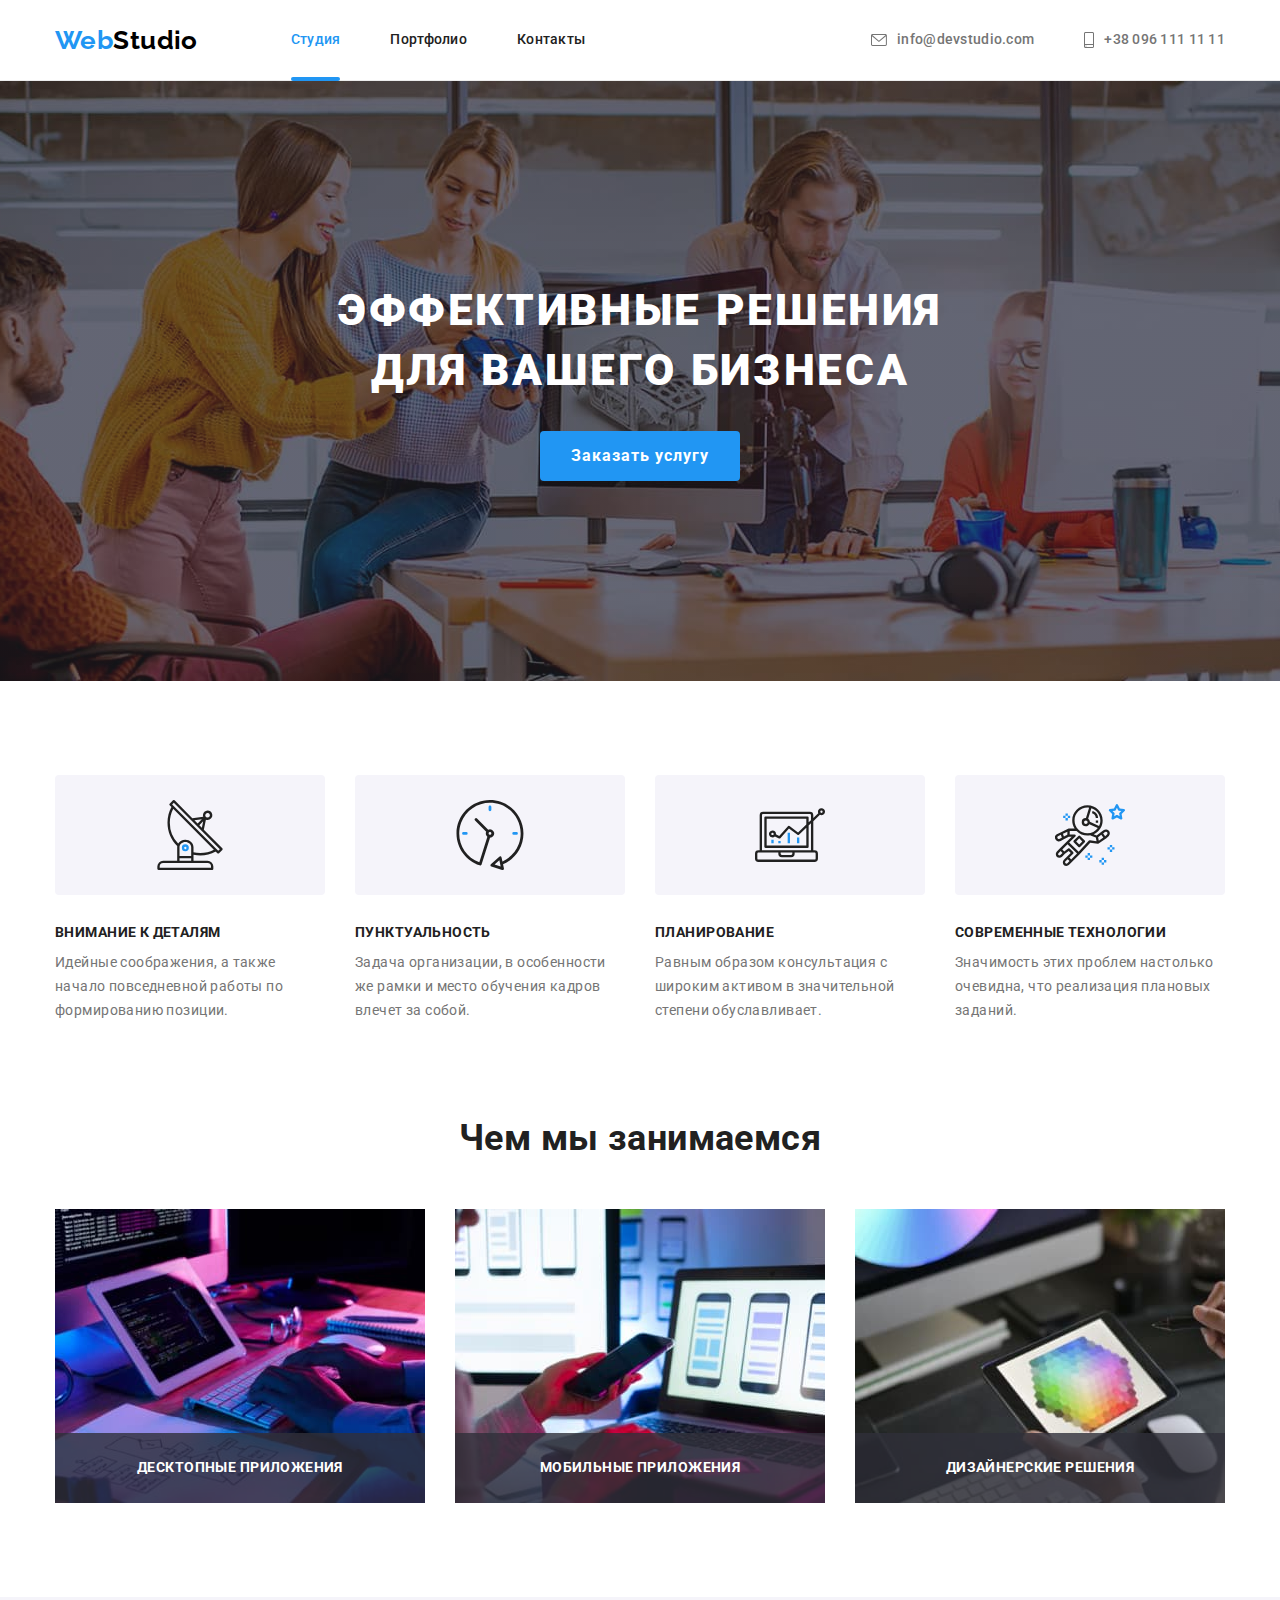
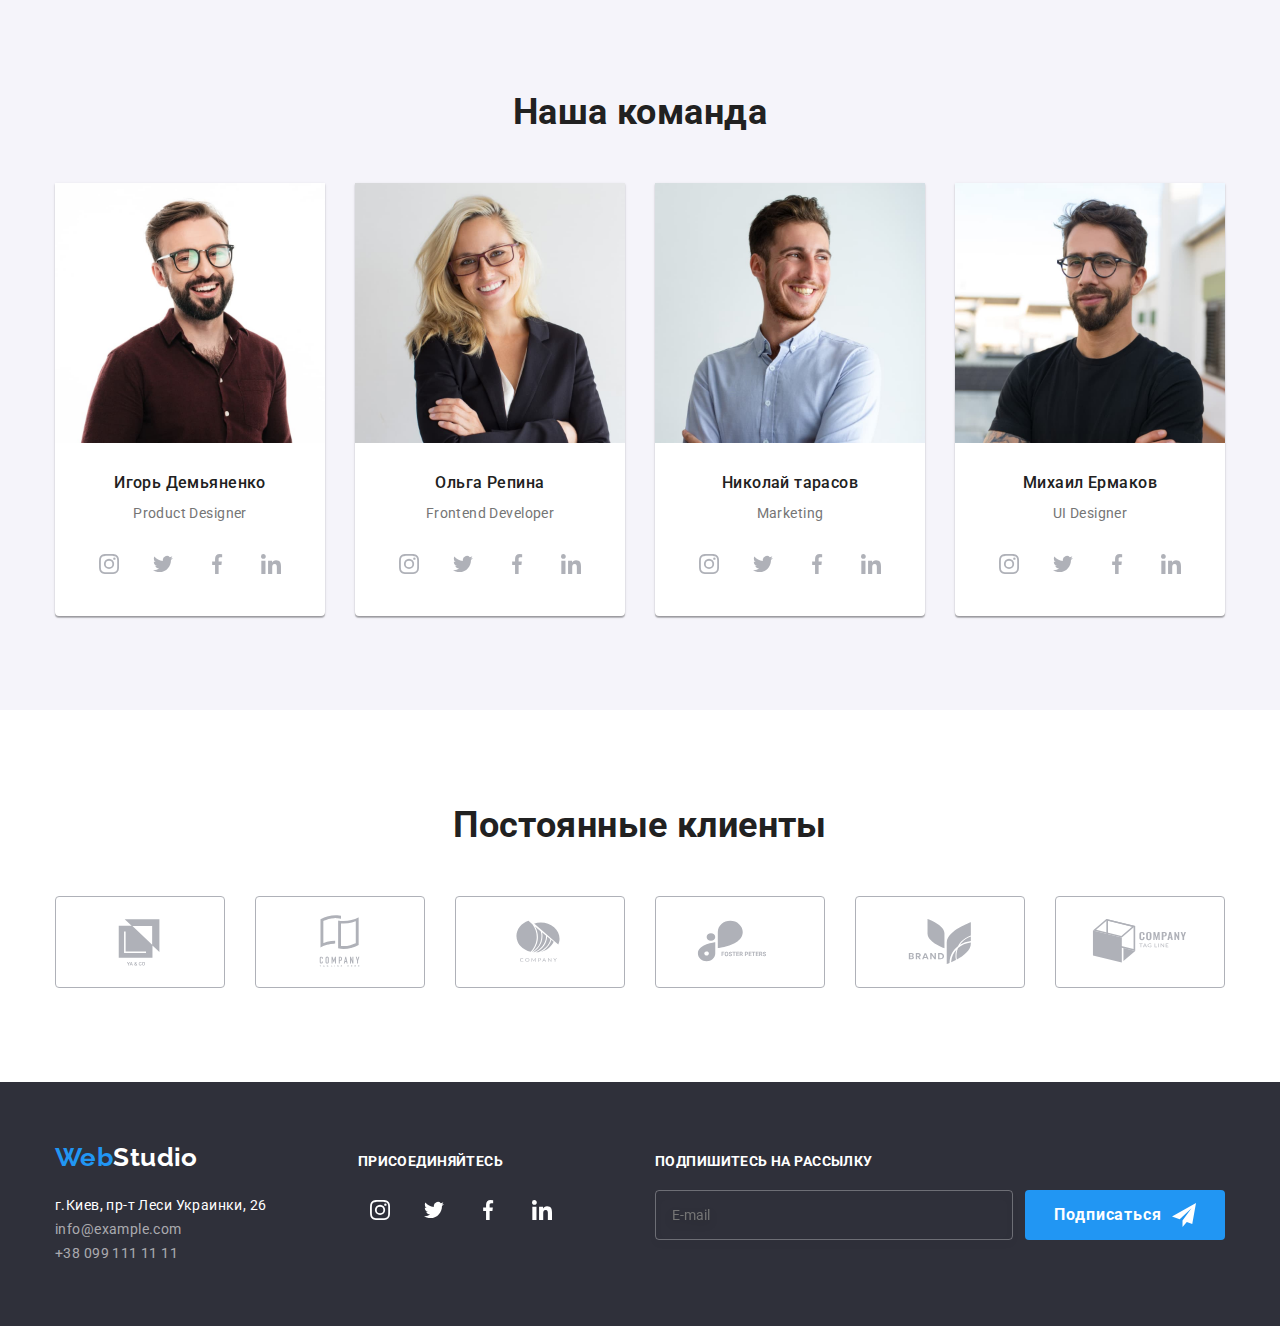
==== index.html @ 799b9bbd "Выполняет рефакторинг HTML-кода секции Особенности используя методологию BEM" ====
<!DOCTYPE html>
<html lang="ru">

<head>
    <meta charset="UTF-8">
    <meta http-equiv="X-UA-Compatible" content="IE=edge">
    <meta name="viewport" content="width=device-width, initial-scale=1.0">
    <title>WebStudio</title>
    <link href="https://fonts.googleapis.com/css2?family=Raleway:wght@700&family=Roboto:wght@400;500;700;900&display=swap"
        rel="stylesheet">
        <link rel="stylesheet" href="https://cdnjs.cloudflare.com/ajax/libs/modern-normalize/1.1.0/modern-normalize.min.css">
    <link rel="stylesheet" href="./css/styles.css">
    
</head>

<body>
    <!--Шапка сайта-->
    <header class="header-page">
        <div class="container nav-box">
        <nav class=" main-nav">
            <a href="./index.html" class="logo">Web<span class="header-page__logo">Studio</span></a>
            <!--Меню навигации-->
            <ul class="site-nav nolist">
                <li class="item"><a href="./index.html" class="link current">Студия</a></li>
                <li class="item"><a href="./portfolio.html" class="link">Портфолио</a></li>
                <li class="item"><a href="" class="link">Контакты</a></li>
            </ul>
            </nav>
            <ul class="contacts-nav nolist">
                <li class="item"><a class="link" href="mailto:info@devstudio.com"><svg class="top-icon"  width="16px"
  height="12px"><use href="./images/symbol-defs.svg#icon-mail"></use></svg>info@devstudio.com</a></li>
                <li class="item"><a class="link" href="tel:+380961111111"><svg class="top-icon" width="10px"
  height="16px">
                    <use href="./images/symbol-defs.svg#icon-smartphone"></use>
                </svg>+38 096 111 11 11</a></li>
            </ul>
            </div>
    </header>

    <main>
        <!--Герой-->
        <section class="hero">
            <div class="container">
            <h1 class="hero-tytle">Эффективные решения<br /> для вашего бизнеса</h1>
            <button  type="button" class="button" data-modal-open>Заказать услугу</button>
            </div>
            <div  class="hero-backdrop is-hidden" data-modal>
                <div class="hero-modal">
                   <button  type="button" class="button-modal" data-modal-close>
                    <svg class="icon-modal" width="18px" height="18px">
                        <use href="./images/symbol-defs.svg#icon-close"></use>
                    </svg></button>
                
                <p class="modal-form__title">Оставьте свои данные, мы вам перезвоним</p>
                <form class="modal-form">

                    <div class="modal-form__field">                       
                    <label for="username">Имя</label>
                    <input class="modal-form__input" type="text" name="username" id="username" placeholder=" "/>                     
                   <svg class="modal-form__icon" width="18px" height="18px">
                  <use href="./images/symbol-defs.svg#icon-person-mod"></use>
                   </svg>
                     
                    </div>
                    <div class="modal-form__field">
                    <label for="tel">Телефон</label>
                    <input class="modal-form__input" type="tel" name="tel" id="tel" placeholder=" " />                     
                    <svg class="modal-form__icon" width="18px" height="18px">
                        <use href="./images/symbol-defs.svg#icon-phone-mod"></use>
                    </svg>
                     
                    </div>
                    <div class="modal-form__field">
                    <label for="mail">Почта</label>
                    <input class="modal-form__input" type="email" name="mail" id="mail" placeholder=" " />
                     
                    <svg class="modal-form__icon" width="18px" height="18px">
                        <use href="./images/symbol-defs.svg#icon-email-mod"></use>
                    </svg>
                     
                    </div>
                    <div class="modal-form__field">
                    <label class="comment" for="comment">Комментарий</label>
                    <textarea  name="comment" rows="7" id="comment" placeholder="Введите текст"></textarea>
                    </div>
                   

        <div class="checkbox-field">
                    <label class="checkbox-label">                         
                    <input class="checkbox-input" type="checkbox" name="agreement conditions" />                     
                        <svg class="checkbox-icon-check" width="16px" height="15px">
                            <use href="./images/symbol-defs.svg#icon-check"></use>
                        </svg> 
                        <span class="chekbox-text">                
                Соглашаюсь с рассылкой и принимаю
                <a class="checkbox-link" href="" target="_blank" rel="noopener noreferrer">Условия договора</a>
                    </span>
                    </label>
                </div>
                    
                    <button type="submit" class="button">Отправить</button>
                </form> 
                </div>
            </div>
        </section>
        <!--Особенности-->
        <section class="feature section">
            <h2 class="feature__title">Особенности</h2>
            <ul class="feature__list container nolist">
                <li class="feature__item">
                    <div class="feature__box">
                        <svg class="feature__icon" width="70px" height="70px"><use href="./images/symbol-defs.svg#icon-antenna"></use> </svg>
                    </div>
                    <h3 class="feature__subtitle">Внимание к деталям</h3>
                    <p class="feature__text">
                        Идейные соображения, а также начало повседневной работы по формированию позиции.
                    </p>
                </li>
                <li class="feature__item">
                    <div class="feature__box">
                        <svg class="feature__icon" width="70px" height="70px">
                            <use href="./images/symbol-defs.svg#icon-clock"></use>
                        </svg>
                    </div>
                    <h3 class="feature__subtitle">Пунктуальность</h3>
                    <p class="feature__text">
                        Задача организации, в особенности же рамки и место обучения кадров влечет за собой.
                    </p>
                </li>
                <li class="feature__item">
                    <div class="feature__box">
                        <svg class="feature__icon" width="70px" height="70px">
                            <use href="./images/symbol-defs.svg#icon-diagram"></use>
                        </svg>
                    </div>
                    <h3 class="feature__subtitle">Планирование</h3>
                    <p class="feature__text">
                        Равным образом консультация с широким активом в значительной степени обуславливает.
                    </p>
                </li>
                <li class="feature__item">
                    <div class="feature__box">
                        <svg class="feature__icon" width="70px" height="70px">
                            <use href="./images/symbol-defs.svg#icon-astronaut"></use>
                        </svg>
                    </div>
                    <h3 class="feature__subtitle">Современные технологии</h3>
                    <p class="feature__text">
                        Значимость этих проблем настолько очевидна, что реализация плановых заданий.
                    </p>
                </li>

            </ul>
        </section>
        <!--Чем мы занимаемся-->
        <section class="work">
            <div class="container">
            <h2 class="work__title">Чем мы занимаемся</h2>
            <ul class="work__list nolist">
                <li class="work__item">
                    <img class="image-reset" src="./images/box_1.jpg" 
                    alt="Программист крупным планом работает за своим столом в офисе"
                        width="370"
                        height="294">
                        <div class="work__box"><p class="work__text">Десктопные приложения</p></div>
                </li>
                <li class="work__item">
                    <img class="image-reset" src="./images/box_2.jpg"
                        alt="Веб-дизайнер пользовательского интерфейса разрабатывает приложения для смартфонов"
                        width="370"
                        height="294">
                        <div class="work__box"><p class="work__text">Мобильные приложения</p></div>
                </li>
                <li class="work__item">
                    <img class="image-reset" src="./images/box_3.jpg"
                        alt="Креативный веб-дизайн художника с рабочим графическим планшетом для выбора цвета"
                        width="370"
                        height="294">
                        <div class="work__box"><p class="work__text">Дизайнерские решения</p></div>
                </li>
            </ul>
            </div>
        </section>
        <!--Наша команда-->
        <section class="team section">
            <div class="container">
            <h2 class="team__title">Наша команда</h2>
            <ul class="members nolist">
                <li class="members__card">
                        <img class="members__photo image-reset" src="./images/img_1.jpg" 
                        alt="Фото Игоря Демьяненко" 
                        width="270" 
                        height="260">
                        <div class="members__meta">
                            <h3 class="members__name">Игорь Демьяненко</h3>
                            <p class="members__profession">Product Designer</p>
                            <ul class="socials team__socials nolist">
                                <li class="socials__item"><a class="socials__link" aria-label="Instagram"><svg class="socials__icon team__icon" width="20px" height="20px"><use href="./images/symbol-defs.svg#icon-instagram"></use></svg></a></li>
                                <li class="socials__item"><a class="socials__link" aria-label="Twitter"><svg class="socials__icon team__icon" width="20px" height="20px"><use href="./images/symbol-defs.svg#icon-twitter"></use></svg></a></li>
                                <li class="socials__item"><a class="socials__link" aria-label="Facebook"><svg class="socials__icon team__icon" width="20px" height="20px"><use href="./images/symbol-defs.svg#icon-facebook"></use></svg></a></li>
                                <li class="socials__item"><a class="socials__link" aria-label="Linkedin"><svg class="socials__icon team__icon" width="20px" height="20px"><use href="./images/symbol-defs.svg#icon-linkedin"></use></svg></a></li>
                            </ul>
                            </div>
                </li>
                <li class="members__card">
                        <img class="members__photo image-reset" src="./images/img_2.jpg" 
                        alt="Фото Ольги Репиной" 
                        width="270" 
                        height="260">
                        <div class="members__meta">
                            <h3 class="members__name">Ольга Репина</h3>
                            <p class="members__profession">Frontend Developer</p>
                            <ul class="socials team__socials nolist">
                                <li class="socials__item"><a class="socials__link" aria-label="Instagram"><svg class="socials__icon team__icon" width="20px" height="20px"><use href="./images/symbol-defs.svg#icon-instagram"></use></svg></a></li>
                                <li class="socials__item"><a class="socials__link" aria-label="Twitter"><svg class="socials__icon team__icon" width="20px" height="20px"><use href="./images/symbol-defs.svg#icon-twitter"></use></svg></a></li>
                                <li class="socials__item"><a class="socials__link" aria-label="Facebook"><svg class="socials__icon team__icon" width="20px" height="20px"><use href="./images/symbol-defs.svg#icon-facebook"></use></svg></a></li>
                                <li class="socials__item"><a class="socials__link" aria-label="Linkedin"><svg class="socials__icon team__icon" width="20px" height="20px"><use href="./images/symbol-defs.svg#icon-linkedin"></use></svg></a></li>
                            </ul>
                            </div>
                </li>
                <li class="members__card">
                         <img class="members__photo image-reset" src="./images/img_3.jpg" 
                        alt="Фото Николая Тарасова" 
                        width="270" 
                        height="260">
                        <div class="members__meta">
                            <h3 class="members__name">Николай тарасов</h3>
                            <p class="members__profession">Marketing</p>
                            <ul class="socials team__socials nolist">
                                <li class="socials__item"><a class="socials__link" aria-label="Instagram"><svg class="socials__icon team__icon" width="20px" height="20px"><use href="./images/symbol-defs.svg#icon-instagram"></use></svg></a></li>
                                <li class="socials__item"><a class="socials__link" aria-label="Twitter"><svg class="socials__icon team__icon" width="20px" height="20px"><use href="./images/symbol-defs.svg#icon-twitter"></use></svg></a></li>
                                <li class="socials__item"><a class="socials__link" aria-label="Facebook"><svg class="socials__icon team__icon" width="20px" height="20px"><use href="./images/symbol-defs.svg#icon-facebook"></use></svg></a></li>
                                <li class="socials__item"><a class="socials__link" aria-label="Linkedin"><svg class="socials__icon team__icon" width="20px" height="20px"><use href="./images/symbol-defs.svg#icon-linkedin"></use></svg></a></li>
                            </ul>
                            </div>
                </li>
                <li class="members__card">
                        <img class="members__photo image-reset" src="./images/img_4.jpg" 
                        alt="Фото Михаила Ермакова" 
                        width="270" 
                        height="260">
                        <div class="members__meta">
                            <h3 class="members__name">Михаил Ермаков</h3>
                            <p class="members__profession">UI Designer</p>
                            <ul class="socials team__socials nolist">
                                <li class="socials__item"><a class="socials__link" aria-label="Instagram"><svg class="socials__icon team__icon" width="20px" height="20px"><use href="./images/symbol-defs.svg#icon-instagram"></use></svg></a></li>
                                <li class="socials__item"><a class="socials__link" aria-label="Twitter"><svg class="socials__icon team__icon" width="20px" height="20px"><use href="./images/symbol-defs.svg#icon-twitter"></use></svg></a></li>
                                <li class="socials__item"><a class="socials__link" aria-label="Facebook"><svg class="socials__icon team__icon" width="20px" height="20px"><use href="./images/symbol-defs.svg#icon-facebook"></use></svg></a></li>
                                <li class="socials__item"><a class="socials__link" aria-label="Linkedin"><svg class="socials__icon team__icon" width="20px" height="20px"><use href="./images/symbol-defs.svg#icon-linkedin"></use></svg></a></li>
                            </ul>
                            </div>
                </li>
            </ul>
            </div>
        </section>
        <!-- Постоянные клиенты -->
        <section class="clients section">
            <div class="container">
            <h2 class="clients__title">Постоянные клиенты</h2>
            <ul class="clients__list nolist">
                <li class="clients__item"><a class="clients__link" href="" target="_blank" rel="noopener noreferrer"><svg class="clients__icon" width="106px" height="60px"><use href="./images/symbol-defs.svg#icon-client-1"></use> </svg></a></li>
                <li class="clients__item"><a class="clients__link" href="" target="_blank" rel="noopener noreferrer"><svg class="clients__icon" width="106px" height="60px"><use href="./images/symbol-defs.svg#icon-client-2"></use> </svg></a></li>
                <li class="clients__item"><a class="clients__link" href="" target="_blank" rel="noopener noreferrer"><svg class="clients__icon" width="106px" height="60px"><use href="./images/symbol-defs.svg#icon-client-3"></use> </svg></a></li>
                <li class="clients__item"><a class="clients__link" href="" target="_blank" rel="noopener noreferrer"><svg class="clients__icon" width="106px" height="60px"><use href="./images/symbol-defs.svg#icon-client-4"></use> </svg></a></li>
                <li class="clients__item"><a class="clients__link" href="" target="_blank" rel="noopener noreferrer"><svg class="clients__icon" width="106px" height="60px"><use href="./images/symbol-defs.svg#icon-client-5"></use> </svg></a></li> 
                <li class="clients__item"><a class="clients__link" href="" target="_blank" rel="noopener noreferrer"><svg class="clients__icon" width="106px" height="60px"><use href="./images/symbol-defs.svg#icon-client-6"></use> </svg></a></li>
            </ul>
            </div>
        </section>
    </main>
<!-- Подвал -->
    <footer class="footer-page">
        <div class="container bottom-flex">
            <div>
                <a href="./index.html" class="logo">Web<span class="footer-page__logo">Studio</span></a>
                <address class="contacts">
                    <ul class="contacts__list nolist">
                        <li>
                            <a class="contacts__link contacts__link--inverse" href="" target="_blank" rel="noopener noreferrer">г.Киев, пр-т Леси
                                Украинки, 26</a>
                        </li>
                        <li>
                            <a class="contacts__link" href="mailto:info@example.com">info@example.com</a>
                        </li>
                        <li>
                            <a class="contacts__link" href="tel:+380961111111">+38 099 111 11 11</a>
                        </li>
                    </ul>
                </address>
            </div>
            <div>
                <h2 class="socials__title">Присоединяйтесь</h2>
                <ul class="socials nolist">
                    <li class="socials__item"><a class="socials__link" aria-label="Инстаграм"><svg
                                class="socials__icon" width="20px" height="20px">
                                <use href="./images/symbol-defs.svg#icon-instagram"></use>
                            </svg></a></li>
                    <li class="socials__item"><a class="socials__link" aria-label="Твиттер"><svg
                                class="socials__icon" width="20px" height="20px">
                                <use href="./images/symbol-defs.svg#icon-twitter"></use>
                            </svg></a></li>
                    <li class="socials__item"><a class="socials__link" aria-label="Фейсбук"><svg
                                class="socials__icon" width="20px" height="20px">
                                <use href="./images/symbol-defs.svg#icon-facebook"></use>
                            </svg></a></li>
                    <li class="socials__item"><a class="socials__link" aria-label="Линкидин"><svg
                                class="socials__icon" width="20px" height="20px">
                                <use href="./images/symbol-defs.svg#icon-linkedin"></use>
                            </svg></a></li>
                </ul>
                
                </div>
                <div>
                    <p class="subscription__title">Подпишитесь на рассылку</p>
                    <form class="subscription">                        
                        <input class="subscription__input" type="email" name="mail" placeholder="E-mail" />
                        <button type="submit" class="button button--flex">Подписаться
                            <svg class="button__icon" width="24px" height="24px">
                            <use href="./images/symbol-defs.svg#icon-send"></use>
                        </svg></button>
                    </form>
            </div>
        </div>
    </footer>
    <script src="./js/modal.js"></script>
</body>

</html>
---- css/styles.css ----
:root {
  /*Текст*/
  --primary-text-color: #757575;
  --title-text-color: #212121;
  --accent-title-color: #ffffff;
  --accent-text-color: #2196f3;
  --accent-one-color: #000000;
  --accent-two-color: rgba(255, 255, 255, 0.6);
  --box-color: #ececec;
  --portfolio-box-color: #eeeeee;
  /*Фон*/
  --primary-bacground: #ffffff;
  --accent-bacground: #2f303a;
  --accent-two-background: #f5f4fa;
  --button-background: #188ce8;
}

body {
  background-color: var(--primary-bacground);
  color: var(--primary-text-color);
  font-family: Roboto, sans-serif;
  letter-spacing: 0.03em;
  font-size: 14px;
  line-height: 1.71;
}
ul {
  margin: 0;
  padding: 0;
}
p,
h1,
h2,
h3,
h4,
h5,
h6 {
  margin-top: 0;
  margin-bottom: 0;
}
.nolist {
  list-style: none;
}

/*Логотип*/
.logo {
  color: var(--accent-text-color);
  font-family: Raleway, sans-serif;
  font-weight: 700;
  font-size: 26px;
  line-height: 1.19;
  text-decoration: none;
}
.header-page__logo {
  color: var(--accent-one-color);
}
.footer-page__logo {
  color: var(--accent-title-color);
}

/* Иконки */
.socials {
  display: flex;
  justify-content: center;
}
.socials__item {
  display: flex;

  width: 44px;
  height: 44px;
}
.socials__item + .socials__item {
  margin-left: 10px;
}
.socials__link {
  display: flex;
  align-items: center;
  justify-content: center;

  width: 100%;
  height: 100%;
  border-radius: 50%;

  transition: background-color 250ms cubic-bezier(0.4, 0, 0.2, 1);
}
.socials__link:hover,
.socials__link:focus {
  background-color: var(--accent-text-color);
}
.socials__icon {
  fill: var(--accent-title-color);
}
.team__icon {
  fill: #afb1b8;

  transition: fill 250ms cubic-bezier(0.4, 0, 0.2, 1);
}
.socials__link:hover .team__icon,
.socials__link:focus .team__icon {
  fill: var(--accent-title-color);
}

.image-reset {
  display: block;
  max-width: 100%;
  height: auto;
}
.container {
  width: 1200px;
  margin-left: auto;
  margin-right: auto;
  padding-left: 15px;
  padding-right: 15px;
}
.section {
  padding-top: 94px;
  padding-bottom: 94px;
}

/*Шапка*/
.header-page {
  border-bottom-width: 1px;
  border-bottom-style: solid;
  border-bottom-color: var(--box-color);
}
.nav-box {
  display: flex;
  align-items: center;
}
.main-nav {
  display: flex;
  align-items: center;
}

.site-nav {
  display: flex;
  margin-left: 93px;
}

.site-nav .link {
  position: relative;

  display: block;
  padding-top: 32px;
  padding-bottom: 32px;

  color: var(--title-text-color);
  font-weight: 500;
  font-size: 14px;
  line-height: 1.14;
  letter-spacing: 0.02em;
  text-decoration: none;

  transition: color 250ms cubic-bezier(0.4, 0, 0.2, 1);
}

.site-nav .link:hover,
.site-nav .link:focus {
  color: var(--accent-text-color);
}
.site-nav .link.current {
  color: var(--accent-text-color);
}
.current::after {
  position: absolute;
  bottom: -1%;

  display: block;

  width: 100%;
  height: 4px;
  background-color: var(--accent-text-color);
  border-radius: 2px;
  content: "";
}
.site-nav .item:not(:last-child) {
  margin-right: 50px;
}
.contacts-nav {
  display: flex;
  margin-left: auto;
}
.contacts-nav .link {
  display: flex;
  align-items: center;

  padding-top: 32px;
  padding-bottom: 32px;

  color: var(--primary-text-color);
  font-weight: 500;
  font-size: 14px;
  line-height: 1.14;
  letter-spacing: 0.02em;
  text-decoration: none;

  transition: color 250ms cubic-bezier(0.4, 0, 0.2, 1);
}
.contacts-nav .link:hover,
.contacts-nav .link:focus {
  color: var(--accent-text-color);
}
.contacts-nav .item:not(:last-child) {
  margin-right: 50px;
}
.top-icon {
  margin-right: 10px;
  fill: var(--primary-text-color);

  transition: fill 250ms cubic-bezier(0.4, 0, 0.2, 1);
}
.contacts-nav .link:hover .top-icon,
.contacts-nav .link:focus .top-icon {
  fill: var(--accent-text-color);
}

/*Герой*/
.hero {
  background-image: linear-gradient(
      to right,
      rgba(47, 48, 58, 0.4),
      rgba(47, 48, 58, 0.4)
    ),
    url("../images/hero-image.jpg");
  background-repeat: no-repeat;
  background-position: center;

  max-width: 1600px;
  min-height: 600px;
  margin-right: auto;
  margin-left: auto;

  padding-top: 200px;
  padding-bottom: 200px;
  background-color: var(--accent-bacground);

  text-align: center;
}
.hero-tytle {
  margin-bottom: 30px;

  color: var(--accent-title-color);
  font-weight: 900;
  font-size: 44px;
  line-height: 1.36;
  letter-spacing: 0.06em;
  text-transform: uppercase;
}
.button {
align-items: center;
text-align: center;
padding-top: 10px;
padding-bottom: 10px;
  cursor: pointer;
  min-width: 200px;
  height: 50px;
  border-radius: 4px;
  border: transparent;
  font-weight: 700;
font-size: 16px;
line-height: 1.87;
letter-spacing: 0.06em;
color: var(--accent-title-color);
background-color: var(--accent-text-color);
  font-family: inherit;
}
.hero-backdrop {
  position: fixed;
  z-index: 1;
  top: 0;
  left: 0;

  width: 100%;
  height: 100%;
  background: rgba(0, 0, 0, 0.2);

  transition: opacity 250ms cubic-bezier(0.4, 0, 0.2, 1);
}
.hero-backdrop.is-hidden {
  opacity: 0;
  pointer-events: none;
}
.hero-modal {
  position: absolute;
  top: 50%;
  left: 50%;
  transform: translate(-50%, -50%);

  width: 528px;

  padding-top: 40px;
  padding-left: 40px;
  padding-right: 40px;
  padding-bottom: 40px;

  background: var(--accent-title-color);
  box-shadow: 0px 1px 3px rgba(0, 0, 0, 0.12), 0px 1px 1px rgba(0, 0, 0, 0.14),
    0px 2px 1px rgba(0, 0, 0, 0.2);
  border-radius: 4px;
}
.button-modal {
  position: absolute;
  top: 8px;
  right: 8px;

  display: flex;
  align-items: center;
  justify-content: center;

  width: 30px;
  height: 30px;
  margin-left: auto;
  background-color: inherit;
  border: 1px solid rgba(0, 0, 0, 0.1);
  border-radius: 50%;

  cursor: pointer;
  transition: fill 250ms cubic-bezier(0.4, 0, 0.2, 1);
}
.button-modal:hover,
.button-modal:focus {
  fill: var(--accent-text-color);
}
.modal-form__title {
  margin-bottom: 12px;

  font-weight: 700;
  font-size: 20px;
  line-height: 1.15;
  letter-spacing: 0.03em;
  text-align: center;

  color: var(--title-text-color);
}
.modal-form {
  width: 100%;
}
.modal-form__field {
  position: relative;

  display: flex;
  flex-direction: column;

  margin-bottom: 10px;
}
.modal-form__field label {
  margin-bottom: 4px;
  margin-right: auto;

  font-size: 12px;
  line-height: 1.17;
  letter-spacing: 0.01em;
}
.modal-form__input {  
  padding-top: 12px;
  padding-right: 12px;
  padding-bottom: 12px;
  padding-left: 42px;

  border: 1px solid rgba(33, 33, 33, 0.2);
 border-radius: 4px;
  width: 100%;
  height: 40px;

  outline: none;
  cursor: pointer;
  transition: border-color 250ms cubic-bezier(0.4, 0, 0.2, 1);
}

.modal-form__icon {
  position: absolute;
  bottom: 11px;
  left: 12px;

  display: block;
  width: 18px;
  height: 18px;

  transition: fill 250ms cubic-bezier(0.4, 0, 0.2, 1);
}
.modal-form__input:hover,
.modal-form__input:focus {
  border-color: var(--accent-text-color);
}
.modal-form__input:hover + .modal-form__icon,
.modal-form__input:focus + .modal-form__icon {
  fill: var(--accent-text-color);
}
.modal-form__field textarea { 
  padding: 12px 16px;
  border: 1px solid rgba(33, 33, 33, 0.2);
  box-sizing: border-box;
  border-radius: 4px;
 
  resize: none;
  cursor: pointer;
  outline: none;
  transition: border-color 250ms cubic-bezier(0.4, 0, 0.2, 1);
}
.modal-form__field textarea::placeholder {
  font-size: 12px;
  line-height: 1.17;
  letter-spacing: 0.01em;
  color: rgba(117, 117, 117, 0.5);
}
.modal-form__field textarea:hover,
.modal-form__field textarea:focus {
  border-color: var(--accent-text-color);
}
.checkbox-field {
  display: flex; 
  justify-content: space-around;

  margin-top: 20px;
  margin-bottom: 30px;
}
.checkbox-label {
  display: flex;
  align-items: center;

  font-size: 14px;
  line-height: 1.71;
  letter-spacing: 0.03em;
  color: var(--primary-text-color);
}
.checkbox-input {
  border: 0;
  clip: rect(0 0 0 0);
  height: 1px;
  margin: -1px;
  overflow: hidden;
  padding: 0;
  position: absolute;
  width: 1px;
}
.checkbox-link {
  color: var(--accent-text-color);
}
.checkbox-icon-check {
  display: inline-block;

  margin-right: 7px;
  width: 16px;
  height: 15px;
  border: 1px solid var(--accent-one-color);
  border-radius: 2px;

  fill: var(--accent-title-color);

  background-origin: content-box;
  transition: border-color 250ms cubic-bezier(0.4, 0, 0.2, 1);
}
.checkbox-input:checked + .checkbox-icon-check {
  background-color: var(--accent-text-color);
}

/*Блок-Особенности*/
.feature__title {
  color: var(--title-text-color);
  border: 0;
  clip: rect(0 0 0 0);
  height: 1px;
  margin: -1px;
  overflow: hidden;
  padding: 0;
  position: absolute;
  width: 1px;
}
.feature__list {
  display: flex;
}
.feature__list .feature__item + .feature__item {
  margin-left: 30px;
}
.feature__item {
  width: 270px;
}
.feature__box {
  width: 270px;
  height: 120px;
  background: var(--accent-two-background);
  border-radius: 4px;
  margin-bottom: 30px;

  display: flex;
  align-items: center;
  justify-content: center;
}
.feature__subtitle {
  margin-bottom: 10px;

  color: var(--title-text-color);
  font-weight: 700;
  font-size: 14px;
  line-height: 1.14;
  text-transform: uppercase;
}


/*Блок-Чем мы занимаемся*/
.work {
  padding-bottom: 94px;
}
.work__title {
  margin-bottom: 50px;

  color: var(--title-text-color);
  font-weight: 700;
  font-size: 36px;
  line-height: 1.17;
  text-align: center;
}
.work__list {
  display: flex;
}
.work__list .work__item + .work__item {
  margin-left: 30px;
}
.work__item {
  position: relative;
}
.work__box {
  position: absolute;
  bottom: 0;
  left: 0;  

  width: 100%;
  min-height: 70px;
  background: rgba(47, 48, 58, 0.8); 
}
.work__text {
  margin-top: 27px;

  color: var(--accent-title-color);  
  font-weight: 700;
  font-size: 14px;
  line-height: 1.14;
  text-align: center;
  letter-spacing: 0.03em;
  text-transform: uppercase;
}

/*Блок-Наша команда*/
.team {
  background-color: var(--accent-two-background);
}
.team__title {
  margin-bottom: 50px;

  color: var(--title-text-color);
  font-weight: 700;
  font-size: 36px;
  line-height: 1.17;
  text-align: center;
}
.members__name {
  margin-bottom: 10px;

  color: var(--title-text-color);
  font-weight: 500;
  font-size: 16px;
  line-height: 1.19;
  text-align: center;
}
.members {
  display: flex;
}
.members__card {
  background-color: var(--accent-title-color);
  box-shadow: 0px 1px 3px rgba(0, 0, 0, 0.12), 0px 1px 1px rgba(0, 0, 0, 0.14),
    0px 2px 1px rgba(0, 0, 0, 0.2);
  border-radius: 0px 0px 4px 4px;
}
.members .members__card + .members__card {
  margin-left: 30px;
}
.members__meta {
  padding-top: 30px;
  padding-bottom: 30px;
}
.members__profession {
  text-align: center;
}
.team__socials {
  margin-top: 16px;
}
.team-text .team-social-item + .team-social-item {
  margin-left: 10px;
}


/* Постоянные клиенты */
.clients__title {
  margin-bottom: 50px;

  color: var(--title-text-color);
  font-size: 36px;
  line-height: 1.17;
  text-align: center; 
}
.clients__list {
  display: flex;
}
.clients__item {
  display: flex;

  width: 170px;
  height: 92px;
}
.clients__item + .clients__item {
  margin-left: 30px;
}
.clients__link {
  display: flex;
  align-items: center;
  justify-content: center;

  width: 100%;
  height: 100%;
  border: 1px solid #afb1b8;
  box-sizing: border-box;
  border-radius: 4px;
  
  transition: border-color 250ms cubic-bezier(0.4, 0, 0.2, 1);
}
.clients__icon {
  fill: #afb1b8;

  transition: fill 250ms cubic-bezier(0.4, 0, 0.2, 1);
}
.clients__link:hover,
.clients__link:focus {
  border-color: var(--accent-text-color);
}
.clients__link:hover .clients__icon,
.clients__link:focus .clients__icon {
  fill: var(--accent-text-color);
}
/*Подвал*/
.footer-page {
  padding-top: 60px;
  padding-bottom: 60px;

  background-color: var(--accent-bacground);

  font-size: 14px;
  line-height: 1.71;
}
.bottom-flex {
  display: flex;
  align-items: baseline;
  justify-content: space-between;
}

.contacts__link {
  color: var(--accent-two-color);
}
.contacts__link--inverse {
  color: var(--accent-title-color);
}
.contacts {
  margin-top: 20px;
}
.contacts__link {
  font-style: normal;
  text-decoration: none;

  transition: color 250ms cubic-bezier(0.4, 0, 0.2, 1);
}
.contacts__link:hover,
.contacts__link:focus {
  color: var(--accent-text-color);
}
.socials__title {
  margin-bottom: 20px;

  color: var(--accent-title-color);
  font-size: 14px;
  line-height: 0.89;
  text-transform: uppercase;
}


.subscription__title {
  margin-bottom: 20px;

  font-weight: 700;
  font-size: 14px;
  line-height: 1.14;
  letter-spacing: 0.03em;
  text-transform: uppercase;
color: var(--accent-title-color);
}
.subscription {
  display: flex;
}
.subscription__input {
  width: 358px;
  height: 50px;
  padding: 15px 16px;
  border: 1px solid rgba(255, 255, 255, 0.3);
  box-sizing: border-box;
  filter: drop-shadow(0px 4px 4px rgba(0, 0, 0, 0.15));
  border-radius: 4px;
  background: inherit;

  color: rgba(255, 255, 255, 0.6);
}
.bottom-form-input::placeholder {
  font-size: 16px;
  line-height: 1.25;
  letter-spacing: 0.03em;
  color: rgba(255, 255, 255, 0.6);
}
.button--flex {
  display: flex;
justify-content: center;
  margin-left: 12px;
}
  
.button__icon {
  width: 24px;
  height: 24px;
  margin-left: 10px;
  margin-bottom: 0;

  fill: var(--accent-title-color);
}
/*Портфолио*/
.button.secondary {
  padding: 6px 22px;
  background-color: var(--accent-two-background);

  color: var(--title-text-color); 
  font-weight: 500;
  font-size: 16px;
  line-height: 1.62;
  text-align: center;
  letter-spacing: 0.03em;
}
.filters {
  display: flex;
  justify-content: center;

  margin-bottom: 50px;
}
.filters .push + .push {
  margin-left: 8px;
}
.filters .button {
  transition: background-color 250ms cubic-bezier(0.4, 0, 0.2, 1),
    color 250ms cubic-bezier(0.4, 0, 0.2, 1),
    box-shadow 250ms cubic-bezier(0.4, 0, 0.2, 1);
}
.filters .button:hover,
.filters .button:focus {
  background-color: var(--accent-text-color);
  color: var(--accent-title-color);
  box-shadow: 0px 3px 1px rgba(0, 0, 0, 0.1), 0px 1px 2px rgba(0, 0, 0, 0.08),
    0px 2px 2px rgba(0, 0, 0, 0.12);
}
.portfolio-title {
  color: var(--title-text-color);
}
.portfolio-list {
  display: flex;
  flex-wrap: wrap;
}
.flex-element {
  width: 370px;
}
.flex-element:not(:nth-child(3n)) {
  margin-right: 30px;
}
.flex-element:not(:nth-last-child(-n + 3)) {
  margin-bottom: 30px;
}
.portfolio-link {
  display: block;
  text-decoration: none;

  transition: box-shadow 250ms cubic-bezier(0.4, 0, 0.2, 1);
}
.flex-element .portfolio-link:hover,
.flex-element .portfolio-link:focus {
  box-shadow: 0px 1px 1px rgba(0, 0, 0, 0.12), 0px 4px 4px rgba(0, 0, 0, 0.06),
    1px 4px 6px rgba(0, 0, 0, 0.16);
}
.portfolio-list .desc {
  margin-top: 4px;

  color: var(--primary-text-color);
  font-size: 16px;
  line-height: 1.87;  
}
.portfolio-text {
  border: 1px solid var(--portfolio-box-color);
  border-top-style: none;

  padding-top: 20px;
  padding-right: 24px;
  padding-bottom: 20px;
  padding-left: 24px;
}
.portfolio-item {
  color: var(--title-text-color);
  font-weight: 700;
  font-size: 18px;
  line-height: 2;
  letter-spacing: 0.06em;
}
.portfolio-thumb {
  position: relative;
  overflow: hidden;
}
.portfolio-overlay {
  position: absolute;
  transform: translateY(0);

  padding-top: 63px;
  padding-bottom: 63px;
  padding-left: 24px;
  padding-right: 24px;

  height: 100%;
  background: rgba(33, 150, 243, 0.9);

  transition: transform 250ms cubic-bezier(0.4, 0, 0.2, 1); 
}
.portfolio-info {
  font-size: 18px;
  line-height: 1.56;
  letter-spacing: 0.03em;
  color: var(--accent-title-color);
}
.portfolio-link:hover .portfolio-overlay {
  transform: translateY(-100%);
}
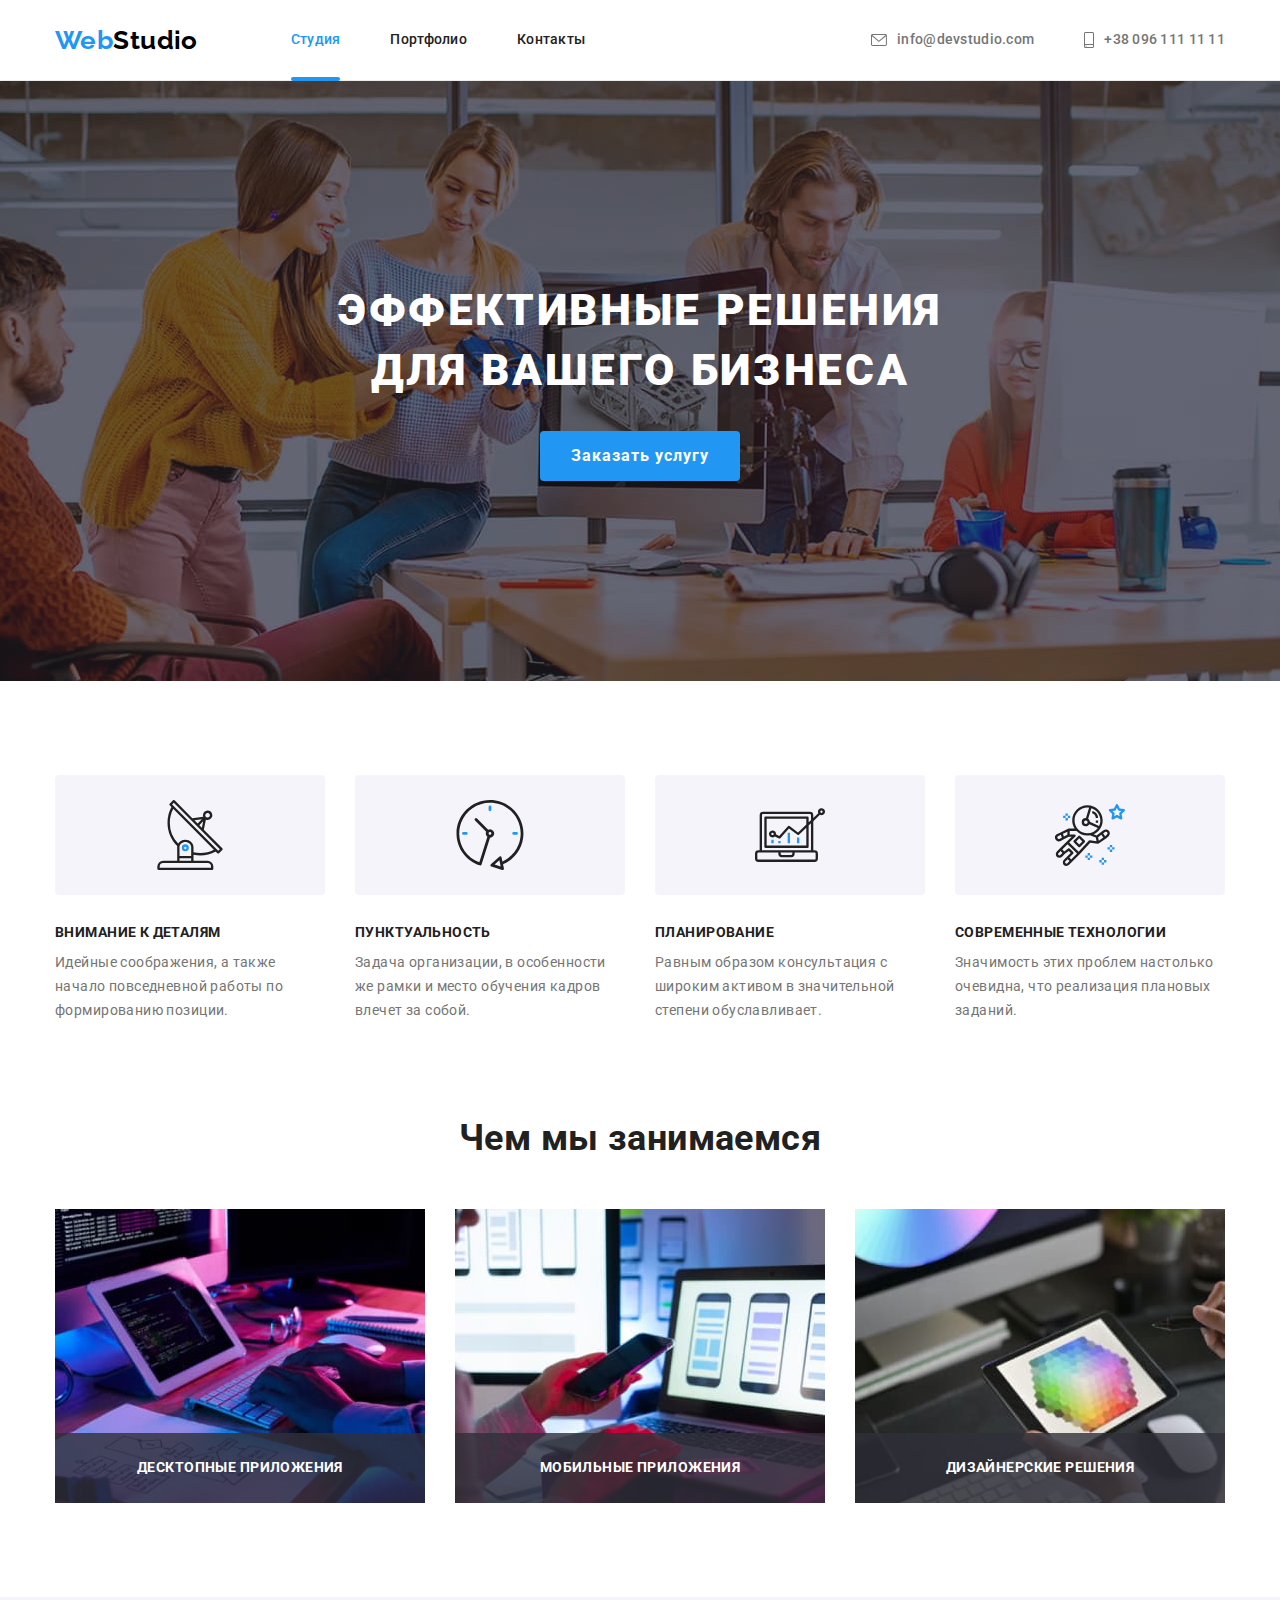
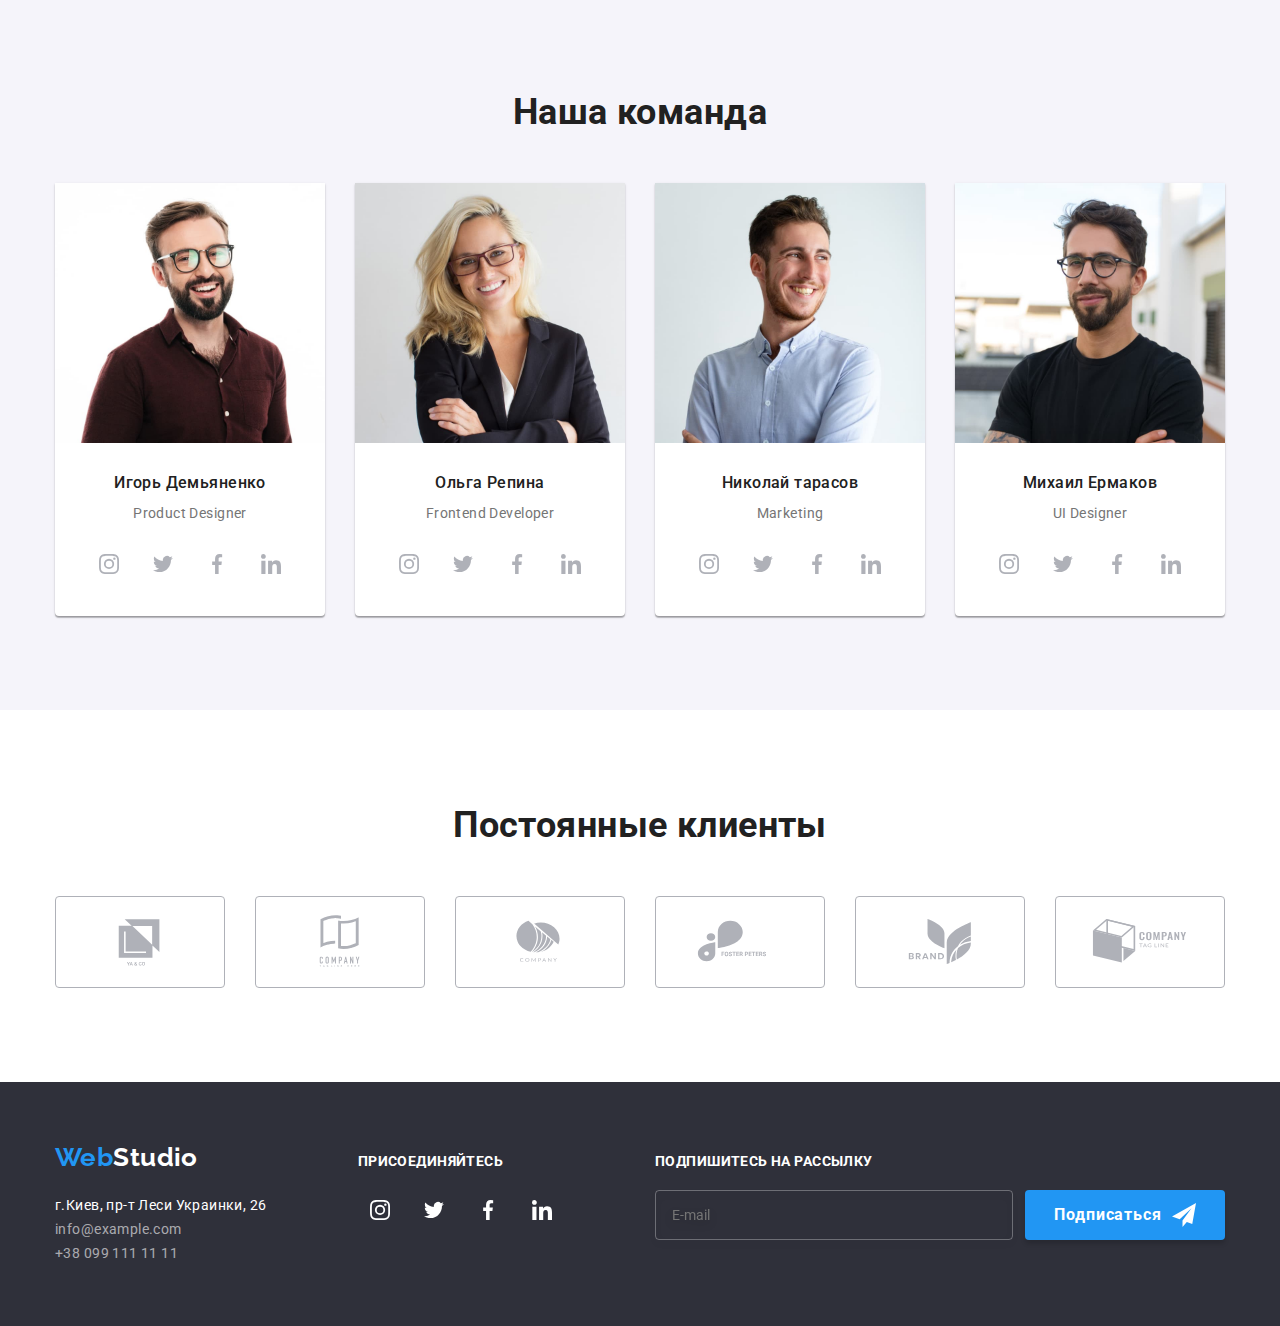
==== commit e0bef098: "Выполняет рефакторинг HTML-кода секции Герой используя методологию BEM" ====
--- a/index.html
+++ b/index.html
@@ -41,63 +41,62 @@
         <!--Герой-->
         <section class="hero">
             <div class="container">
-            <h1 class="hero-tytle">Эффективные решения<br /> для вашего бизнеса</h1>
+            <h1 class="hero__tytle">Эффективные решения<br /> для вашего бизнеса</h1>
             <button  type="button" class="button" data-modal-open>Заказать услугу</button>
             </div>
-            <div  class="hero-backdrop is-hidden" data-modal>
-                <div class="hero-modal">
-                   <button  type="button" class="button-modal" data-modal-close>
-                    <svg class="icon-modal" width="18px" height="18px">
+            <div  class="backdrop is-hidden" data-modal>
+                <div class="modal">
+                   <button  type="button" class="modal__button" data-modal-close>
+                    <svg class="icon" width="18px" height="18px">
                         <use href="./images/symbol-defs.svg#icon-close"></use>
                     </svg></button>
                 
-                <p class="modal-form__title">Оставьте свои данные, мы вам перезвоним</p>
-                <form class="modal-form">
-
-                    <div class="modal-form__field">                       
-                    <label for="username">Имя</label>
-                    <input class="modal-form__input" type="text" name="username" id="username" placeholder=" "/>                     
-                   <svg class="modal-form__icon" width="18px" height="18px">
+                <p class="modal__title">Оставьте свои данные, мы вам перезвоним</p>
+                <form class="modal__form">
+
+                    <div class="modal__field">                       
+                    <label class="modal__label" for="username">Имя</label>
+                    <input class="modal__input" type="text" name="username" id="username" placeholder=" "/>                     
+                   <svg class="icon modal__icon" width="18px" height="18px">
                   <use href="./images/symbol-defs.svg#icon-person-mod"></use>
                    </svg>
                      
                     </div>
-                    <div class="modal-form__field">
-                    <label for="tel">Телефон</label>
-                    <input class="modal-form__input" type="tel" name="tel" id="tel" placeholder=" " />                     
-                    <svg class="modal-form__icon" width="18px" height="18px">
+                    <div class="modal__field">
+                    <label class="modal__label" for="tel">Телефон</label>
+                    <input class="modal__input" type="tel" name="tel" id="tel" placeholder=" " />                     
+                    <svg class="icon modal__icon" width="18px" height="18px">
                         <use href="./images/symbol-defs.svg#icon-phone-mod"></use>
                     </svg>
                      
                     </div>
-                    <div class="modal-form__field">
-                    <label for="mail">Почта</label>
-                    <input class="modal-form__input" type="email" name="mail" id="mail" placeholder=" " />
+                    <div class="modal__field">
+                    <label class="modal__label" for="mail">Почта</label>
+                    <input class="modal__input" type="email" name="mail" id="mail" placeholder=" " />
                      
-                    <svg class="modal-form__icon" width="18px" height="18px">
+                    <svg class="icon  modal__icon" width="18px" height="18px">
                         <use href="./images/symbol-defs.svg#icon-email-mod"></use>
                     </svg>
                      
                     </div>
-                    <div class="modal-form__field">
-                    <label class="comment" for="comment">Комментарий</label>
-                    <textarea  name="comment" rows="7" id="comment" placeholder="Введите текст"></textarea>
+                    <div class="modal__field">
+                    <label class="modal__comment" for="comment">Комментарий</label>
+                    <textarea class="modal__textarea"  name="comment" rows="7" id="comment" placeholder="Введите текст"></textarea>
                     </div>
                    
 
-        <div class="checkbox-field">
-                    <label class="checkbox-label">                         
-                    <input class="checkbox-input" type="checkbox" name="agreement conditions" />                     
-                        <svg class="checkbox-icon-check" width="16px" height="15px">
+                   <div class="checkbox">
+                    <label class="checkbox__label">                         
+                    <input class="checkbox__input" type="checkbox" name="agreement conditions" />                     
+                        <svg class="checkbox__icon" width="16px" height="15px">
                             <use href="./images/symbol-defs.svg#icon-check"></use>
                         </svg> 
                         <span class="chekbox-text">                
                 Соглашаюсь с рассылкой и принимаю
-                <a class="checkbox-link" href="" target="_blank" rel="noopener noreferrer">Условия договора</a>
+                <a class="checkbox__link" href="" target="_blank" rel="noopener noreferrer">Условия договора</a>
                     </span>
                     </label>
-                </div>
-                    
+                </div>                    
                     <button type="submit" class="button">Отправить</button>
                 </form> 
                 </div>
--- a/css/styles.css
+++ b/css/styles.css
@@ -99,6 +99,29 @@
   fill: var(--accent-title-color);
 }
 
+/* Кнопка */
+.button {
+  align-items: center;
+  text-align: center;
+  padding-top: 10px;
+  padding-bottom: 10px;
+    cursor: pointer;
+    min-width: 200px;
+    height: 50px;
+    border-radius: 4px;
+    border: transparent;
+    font-weight: 700;
+  font-size: 16px;
+  line-height: 1.87;
+  letter-spacing: 0.06em;
+  color: var(--accent-title-color);
+  background-color: var(--accent-text-color);
+    font-family: inherit;
+    box-shadow: 0px 4px 4px rgba(0, 0, 0, 0.15);
+border-radius: 4px;
+  }
+
+
 .image-reset {
   display: block;
   max-width: 100%;
@@ -235,7 +258,7 @@
 
   text-align: center;
 }
-.hero-tytle {
+.hero__tytle {
   margin-bottom: 30px;
 
   color: var(--accent-title-color);
@@ -245,25 +268,8 @@
   letter-spacing: 0.06em;
   text-transform: uppercase;
 }
-.button {
-align-items: center;
-text-align: center;
-padding-top: 10px;
-padding-bottom: 10px;
-  cursor: pointer;
-  min-width: 200px;
-  height: 50px;
-  border-radius: 4px;
-  border: transparent;
-  font-weight: 700;
-font-size: 16px;
-line-height: 1.87;
-letter-spacing: 0.06em;
-color: var(--accent-title-color);
-background-color: var(--accent-text-color);
-  font-family: inherit;
-}
-.hero-backdrop {
+
+.backdrop {
   position: fixed;
   z-index: 1;
   top: 0;
@@ -275,11 +281,11 @@
 
   transition: opacity 250ms cubic-bezier(0.4, 0, 0.2, 1);
 }
-.hero-backdrop.is-hidden {
+.backdrop.is-hidden {
   opacity: 0;
   pointer-events: none;
 }
-.hero-modal {
+.modal {
   position: absolute;
   top: 50%;
   left: 50%;
@@ -297,7 +303,7 @@
     0px 2px 1px rgba(0, 0, 0, 0.2);
   border-radius: 4px;
 }
-.button-modal {
+.modal__button {
   position: absolute;
   top: 8px;
   right: 8px;
@@ -316,11 +322,11 @@
   cursor: pointer;
   transition: fill 250ms cubic-bezier(0.4, 0, 0.2, 1);
 }
-.button-modal:hover,
-.button-modal:focus {
+.modal__button:hover,
+.modal__button:focus {
   fill: var(--accent-text-color);
 }
-.modal-form__title {
+.modal__title {
   margin-bottom: 12px;
 
   font-weight: 700;
@@ -331,10 +337,10 @@
 
   color: var(--title-text-color);
 }
-.modal-form {
+.modal__form {
   width: 100%;
 }
-.modal-form__field {
+.modal__field {
   position: relative;
 
   display: flex;
@@ -342,7 +348,7 @@
 
   margin-bottom: 10px;
 }
-.modal-form__field label {
+.modal__label {
   margin-bottom: 4px;
   margin-right: auto;
 
@@ -350,7 +356,7 @@
   line-height: 1.17;
   letter-spacing: 0.01em;
 }
-.modal-form__input {  
+.modal__input {  
   padding-top: 12px;
   padding-right: 12px;
   padding-bottom: 12px;
@@ -366,7 +372,7 @@
   transition: border-color 250ms cubic-bezier(0.4, 0, 0.2, 1);
 }
 
-.modal-form__icon {
+.modal__icon  {
   position: absolute;
   bottom: 11px;
   left: 12px;
@@ -377,15 +383,15 @@
 
   transition: fill 250ms cubic-bezier(0.4, 0, 0.2, 1);
 }
-.modal-form__input:hover,
-.modal-form__input:focus {
+.modal__input:hover,
+.modal__input:focus {
   border-color: var(--accent-text-color);
 }
-.modal-form__input:hover + .modal-form__icon,
-.modal-form__input:focus + .modal-form__icon {
+.modal__input:hover + .modal__icon,
+.modal__input:focus + .modal__icon {
   fill: var(--accent-text-color);
 }
-.modal-form__field textarea { 
+.modal__textarea { 
   padding: 12px 16px;
   border: 1px solid rgba(33, 33, 33, 0.2);
   box-sizing: border-box;
@@ -396,24 +402,24 @@
   outline: none;
   transition: border-color 250ms cubic-bezier(0.4, 0, 0.2, 1);
 }
-.modal-form__field textarea::placeholder {
+.modal__textarea::placeholder {
   font-size: 12px;
   line-height: 1.17;
   letter-spacing: 0.01em;
   color: rgba(117, 117, 117, 0.5);
 }
-.modal-form__field textarea:hover,
-.modal-form__field textarea:focus {
+.modal__textarea:hover,
+.modal__textarea:focus {
   border-color: var(--accent-text-color);
 }
-.checkbox-field {
+.checkbox {
   display: flex; 
   justify-content: space-around;
 
   margin-top: 20px;
   margin-bottom: 30px;
 }
-.checkbox-label {
+.checkbox__label {
   display: flex;
   align-items: center;
 
@@ -422,7 +428,7 @@
   letter-spacing: 0.03em;
   color: var(--primary-text-color);
 }
-.checkbox-input {
+.checkbox__input {
   border: 0;
   clip: rect(0 0 0 0);
   height: 1px;
@@ -432,10 +438,10 @@
   position: absolute;
   width: 1px;
 }
-.checkbox-link {
+.checkbox__link {
   color: var(--accent-text-color);
 }
-.checkbox-icon-check {
+.checkbox__icon {
   display: inline-block;
 
   margin-right: 7px;
@@ -449,7 +455,7 @@
   background-origin: content-box;
   transition: border-color 250ms cubic-bezier(0.4, 0, 0.2, 1);
 }
-.checkbox-input:checked + .checkbox-icon-check {
+.checkbox__input:checked + .checkbox__icon {
   background-color: var(--accent-text-color);
 }
 
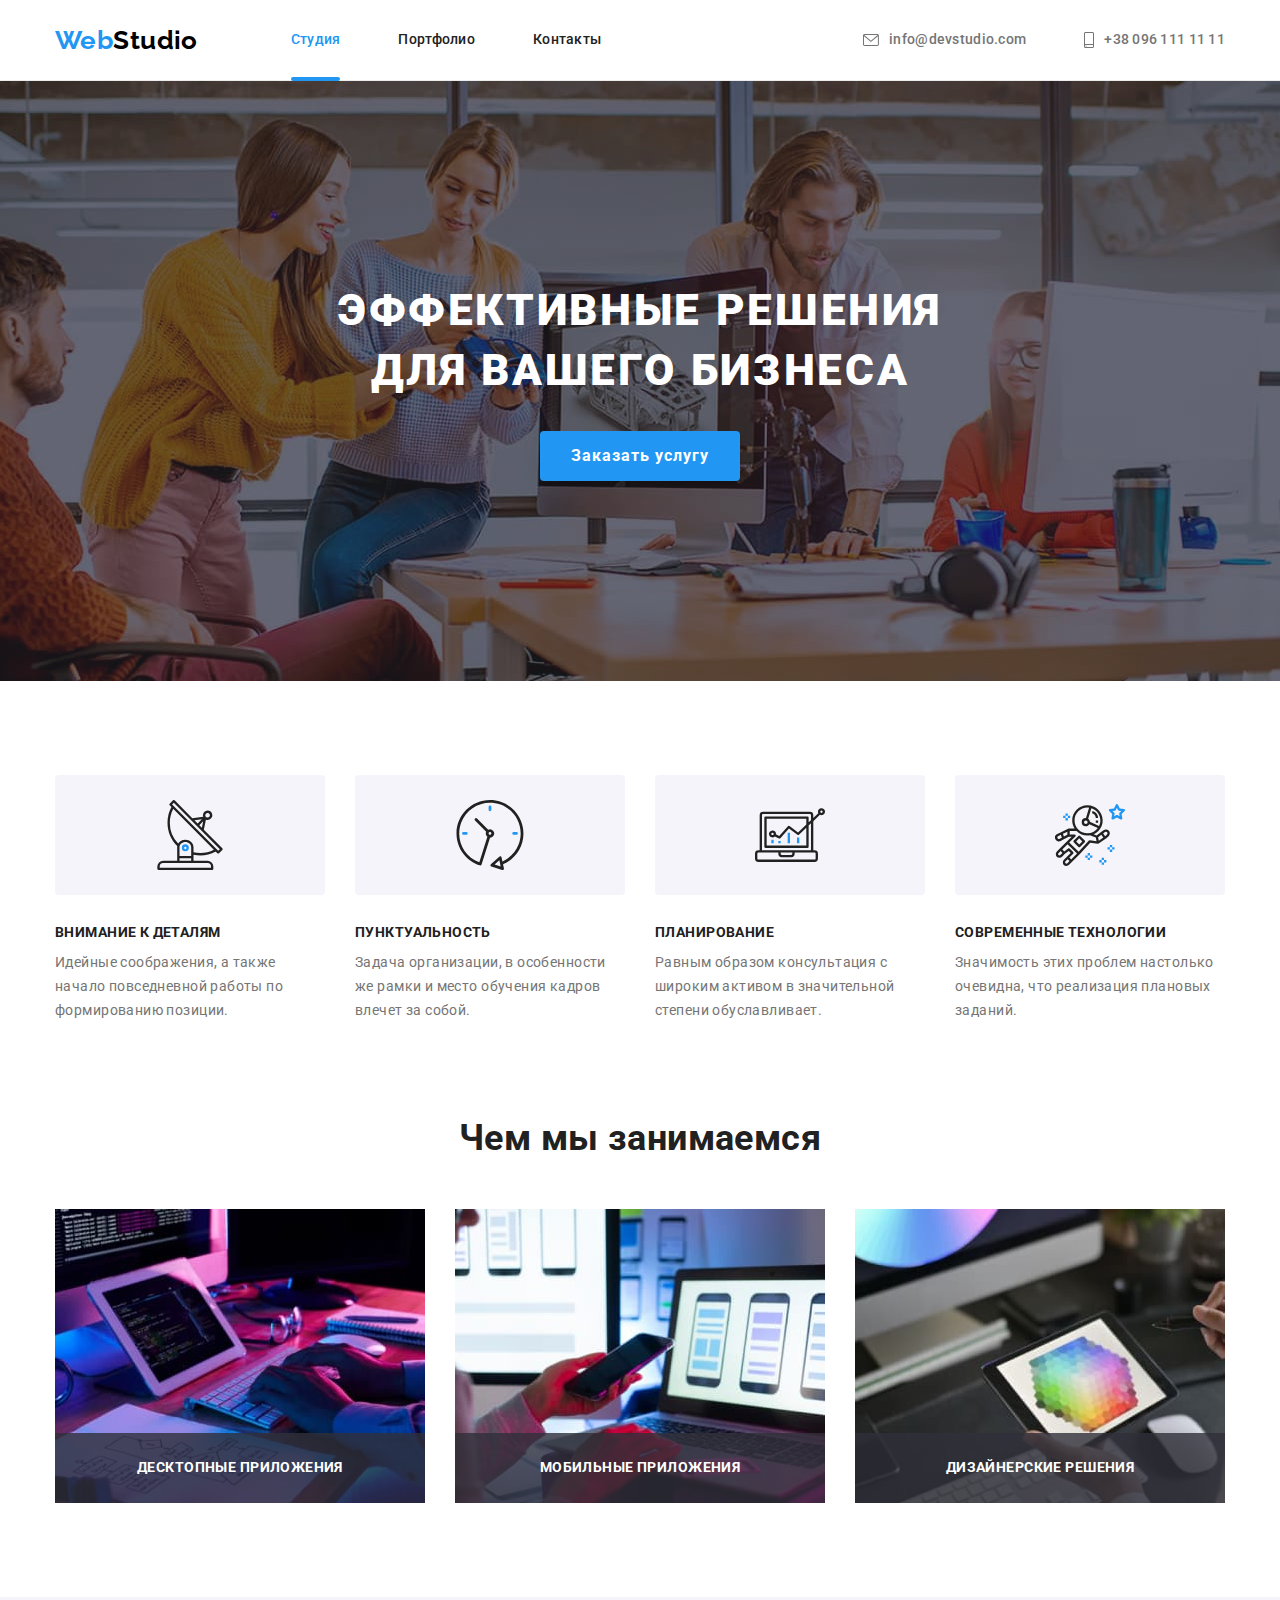
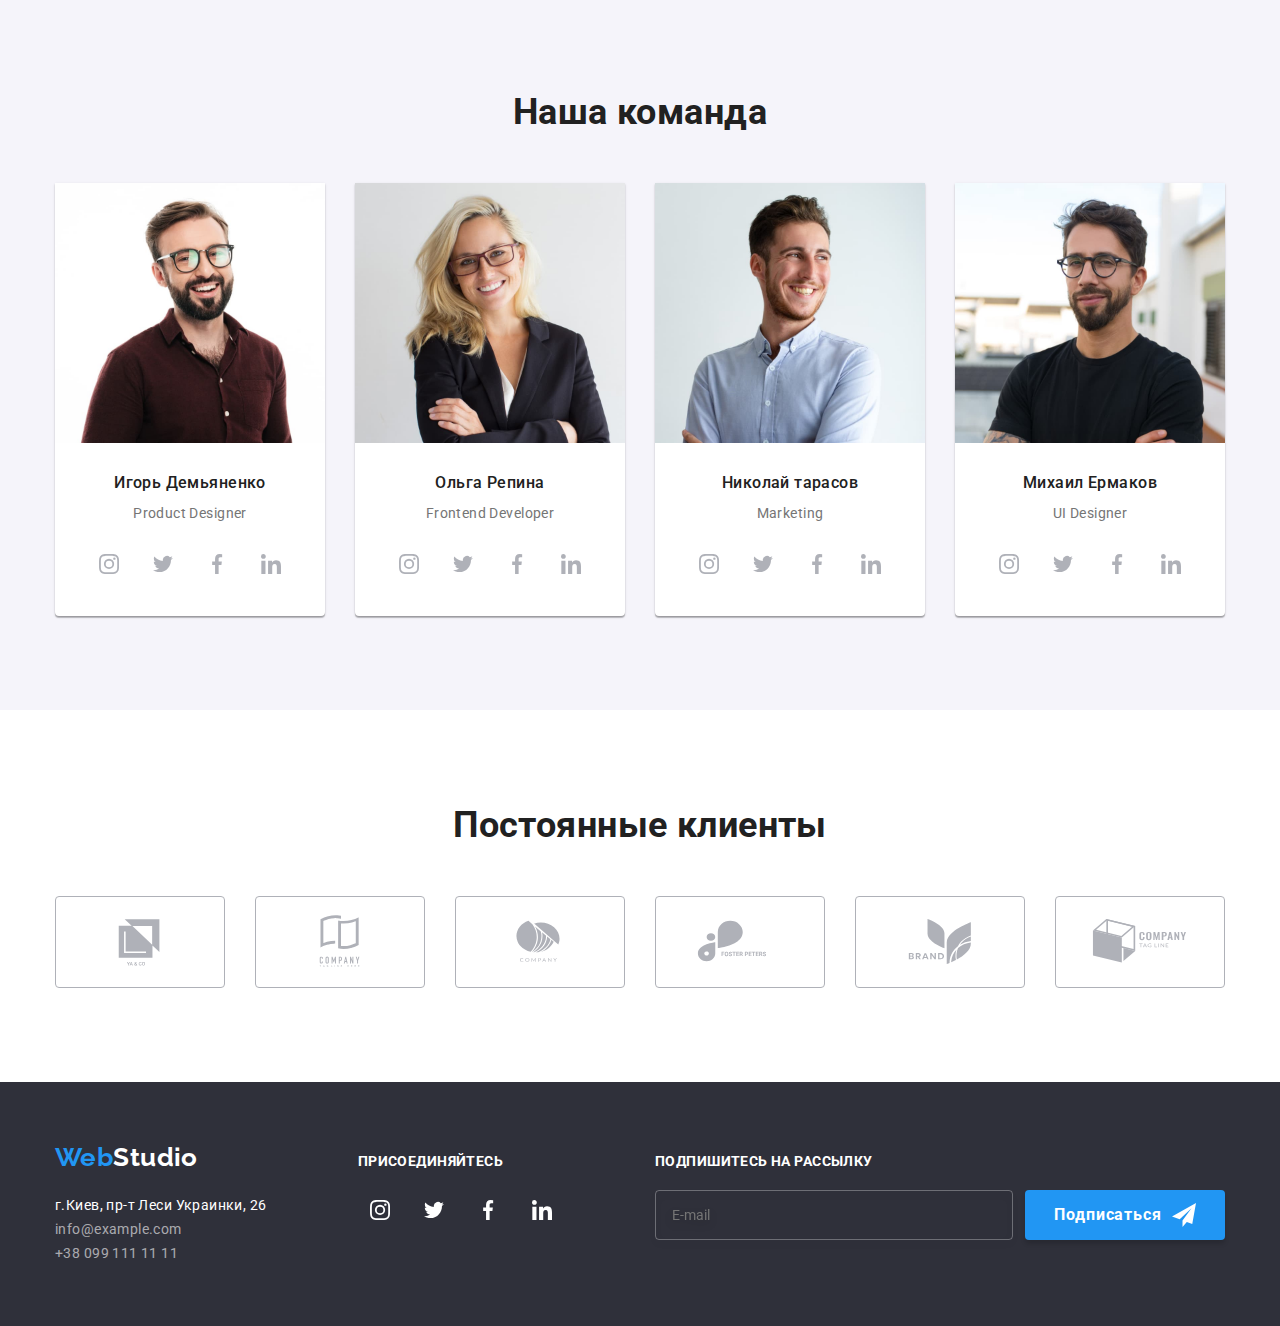
==== commit 2e0ec3ad: "Выполняет рефакторинг HTML-кода секции Портфолио используя методологию BEM" ====
--- a/index.html
+++ b/index.html
@@ -16,23 +16,30 @@
 <body>
     <!--Шапка сайта-->
     <header class="header-page">
-        <div class="container nav-box">
-        <nav class=" main-nav">
+        <div class="container header-page__box">
+        <nav class="nav">
             <a href="./index.html" class="logo">Web<span class="header-page__logo">Studio</span></a>
             <!--Меню навигации-->
-            <ul class="site-nav nolist">
+            <ul class="nav__list nolist">
                 <li class="item"><a href="./index.html" class="link current">Студия</a></li>
                 <li class="item"><a href="./portfolio.html" class="link">Портфолио</a></li>
                 <li class="item"><a href="" class="link">Контакты</a></li>
             </ul>
             </nav>
-            <ul class="contacts-nav nolist">
-                <li class="item"><a class="link" href="mailto:info@devstudio.com"><svg class="top-icon"  width="16px"
-  height="12px"><use href="./images/symbol-defs.svg#icon-mail"></use></svg>info@devstudio.com</a></li>
-                <li class="item"><a class="link" href="tel:+380961111111"><svg class="top-icon" width="10px"
-  height="16px">
+            <ul class="contacts-links nolist">
+                <li class="item">
+                    <a class="link" href="mailto:info@devstudio.com">
+                    <svg class="icon header-page__icon"  width="16px"  height="12px">
+                        <use href="./images/symbol-defs.svg#icon-mail">
+                        </use>
+                    </svg>info@devstudio.com</a>
+                </li>
+                <li class="item">
+                    <a class="link" href="tel:+380961111111">
+                        <svg class="icon header-page__icon" width="10px" height="16px">
                     <use href="./images/symbol-defs.svg#icon-smartphone"></use>
-                </svg>+38 096 111 11 11</a></li>
+                </svg>+38 096 111 11 11</a>
+               </li>
             </ul>
             </div>
     </header>
@@ -52,36 +59,36 @@
                     </svg></button>
                 
                 <p class="modal__title">Оставьте свои данные, мы вам перезвоним</p>
-                <form class="modal__form">
-
-                    <div class="modal__field">                       
-                    <label class="modal__label" for="username">Имя</label>
-                    <input class="modal__input" type="text" name="username" id="username" placeholder=" "/>                     
-                   <svg class="icon modal__icon" width="18px" height="18px">
+                <form class="form">
+
+                    <div class="form__field">                       
+                    <label class="form__label" for="username">Имя</label>
+                    <input class="form__input" type="text" name="username" id="username" placeholder=" "/>                     
+                   <svg class="form__icon" width="18px" height="18px">
                   <use href="./images/symbol-defs.svg#icon-person-mod"></use>
                    </svg>
                      
                     </div>
-                    <div class="modal__field">
-                    <label class="modal__label" for="tel">Телефон</label>
-                    <input class="modal__input" type="tel" name="tel" id="tel" placeholder=" " />                     
-                    <svg class="icon modal__icon" width="18px" height="18px">
+                    <div class="form__field">
+                    <label class="form__label" for="tel">Телефон</label>
+                    <input class="form__input" type="tel" name="tel" id="tel" placeholder=" " />                     
+                    <svg class="form__icon" width="18px" height="18px">
                         <use href="./images/symbol-defs.svg#icon-phone-mod"></use>
                     </svg>
                      
                     </div>
-                    <div class="modal__field">
-                    <label class="modal__label" for="mail">Почта</label>
-                    <input class="modal__input" type="email" name="mail" id="mail" placeholder=" " />
+                    <div class="form__field">
+                    <label class="form__label" for="mail">Почта</label>
+                    <input class="form__input" type="email" name="mail" id="mail" placeholder=" " />
                      
-                    <svg class="icon  modal__icon" width="18px" height="18px">
+                    <svg class="form__icon" width="18px" height="18px">
                         <use href="./images/symbol-defs.svg#icon-email-mod"></use>
                     </svg>
                      
                     </div>
-                    <div class="modal__field">
-                    <label class="modal__comment" for="comment">Комментарий</label>
-                    <textarea class="modal__textarea"  name="comment" rows="7" id="comment" placeholder="Введите текст"></textarea>
+                    <div class="form__field">
+                    <label class="form__comment" for="comment">Комментарий</label>
+                    <textarea class="form__textarea"  name="comment" rows="7" id="comment" placeholder="Введите текст"></textarea>
                     </div>
                    
 
--- a/css/styles.css
+++ b/css/styles.css
@@ -145,21 +145,16 @@
   border-bottom-style: solid;
   border-bottom-color: var(--box-color);
 }
-.nav-box {
+.header-page__box,
+.nav {
   display: flex;
   align-items: center;
 }
-.main-nav {
-  display: flex;
-  align-items: center;
-}
-
-.site-nav {
+.nav__list {
   display: flex;
   margin-left: 93px;
 }
-
-.site-nav .link {
+.header-page__box .link {
   position: relative;
 
   display: block;
@@ -175,12 +170,14 @@
 
   transition: color 250ms cubic-bezier(0.4, 0, 0.2, 1);
 }
-
-.site-nav .link:hover,
-.site-nav .link:focus {
+.nav__list .item:not(:last-child) {
+  margin-right: 50px;
+}
+.nav__list .link:hover,
+.nav__list .link:focus {
   color: var(--accent-text-color);
 }
-.site-nav .link.current {
+.nav__list .link.current {
   color: var(--accent-text-color);
 }
 .current::after {
@@ -195,14 +192,12 @@
   border-radius: 2px;
   content: "";
 }
-.site-nav .item:not(:last-child) {
-  margin-right: 50px;
-}
-.contacts-nav {
+
+.contacts-links {
   display: flex;
   margin-left: auto;
 }
-.contacts-nav .link {
+.contacts-links .link {
   display: flex;
   align-items: center;
 
@@ -218,21 +213,21 @@
 
   transition: color 250ms cubic-bezier(0.4, 0, 0.2, 1);
 }
-.contacts-nav .link:hover,
-.contacts-nav .link:focus {
+.contacts-links .link:hover,
+.contacts-links .link:focus {
   color: var(--accent-text-color);
 }
-.contacts-nav .item:not(:last-child) {
+.contacts-links .item:not(:last-child) {
   margin-right: 50px;
 }
-.top-icon {
+.header-page__icon {
   margin-right: 10px;
   fill: var(--primary-text-color);
 
   transition: fill 250ms cubic-bezier(0.4, 0, 0.2, 1);
 }
-.contacts-nav .link:hover .top-icon,
-.contacts-nav .link:focus .top-icon {
+.contacts-links .link:hover .header-page__icon,
+.contacts-links .link:focus .header-page__icon {
   fill: var(--accent-text-color);
 }
 
@@ -337,10 +332,10 @@
 
   color: var(--title-text-color);
 }
-.modal__form {
+.form {
   width: 100%;
 }
-.modal__field {
+.form__field {
   position: relative;
 
   display: flex;
@@ -348,7 +343,8 @@
 
   margin-bottom: 10px;
 }
-.modal__label {
+.form__label,
+.form__comment{
   margin-bottom: 4px;
   margin-right: auto;
 
@@ -356,7 +352,7 @@
   line-height: 1.17;
   letter-spacing: 0.01em;
 }
-.modal__input {  
+.form__input {  
   padding-top: 12px;
   padding-right: 12px;
   padding-bottom: 12px;
@@ -372,7 +368,7 @@
   transition: border-color 250ms cubic-bezier(0.4, 0, 0.2, 1);
 }
 
-.modal__icon  {
+.form__icon  {
   position: absolute;
   bottom: 11px;
   left: 12px;
@@ -383,15 +379,15 @@
 
   transition: fill 250ms cubic-bezier(0.4, 0, 0.2, 1);
 }
-.modal__input:hover,
-.modal__input:focus {
+.form__input:hover,
+.form__input:focus {
   border-color: var(--accent-text-color);
 }
-.modal__input:hover + .modal__icon,
-.modal__input:focus + .modal__icon {
+.form__input:hover + .form__icon,
+.form__input:focus + .form__icon {
   fill: var(--accent-text-color);
 }
-.modal__textarea { 
+.form__textarea { 
   padding: 12px 16px;
   border: 1px solid rgba(33, 33, 33, 0.2);
   box-sizing: border-box;
@@ -402,14 +398,14 @@
   outline: none;
   transition: border-color 250ms cubic-bezier(0.4, 0, 0.2, 1);
 }
-.modal__textarea::placeholder {
+.form__textarea::placeholder {
   font-size: 12px;
   line-height: 1.17;
   letter-spacing: 0.01em;
   color: rgba(117, 117, 117, 0.5);
 }
-.modal__textarea:hover,
-.modal__textarea:focus {
+.form__textarea:hover,
+.form__textarea:focus {
   border-color: var(--accent-text-color);
 }
 .checkbox {
@@ -501,7 +497,6 @@
   text-transform: uppercase;
 }
 
-
 /*Блок-Чем мы занимаемся*/
 .work {
   padding-bottom: 94px;
@@ -684,8 +679,6 @@
   line-height: 0.89;
   text-transform: uppercase;
 }
-
-
 .subscription__title {
   margin-bottom: 20px;
 
@@ -722,8 +715,7 @@
 justify-content: center;
   margin-left: 12px;
 }
-  
-.button__icon {
+  .button__icon {
   width: 24px;
   height: 24px;
   margin-left: 10px;
@@ -731,74 +723,76 @@
 
   fill: var(--accent-title-color);
 }
+
 /*Портфолио*/
-.button.secondary {
+.filters-list {
+  display: flex;
+  justify-content: center;
+
+  margin-bottom: 50px;
+}
+.portfolio__button {
   padding: 6px 22px;
   background-color: var(--accent-two-background);
-
+  min-width: 75px;
+height: 38px;
   color: var(--title-text-color); 
   font-weight: 500;
   font-size: 16px;
   line-height: 1.62;
   text-align: center;
   letter-spacing: 0.03em;
-}
-.filters {
-  display: flex;
-  justify-content: center;
-
-  margin-bottom: 50px;
-}
-.filters .push + .push {
+  transition: background-color 250ms cubic-bezier(0.4, 0, 0.2, 1),
+  color 250ms cubic-bezier(0.4, 0, 0.2, 1),
+  box-shadow 250ms cubic-bezier(0.4, 0, 0.2, 1);
+}
+
+.item + .item {
   margin-left: 8px;
 }
-.filters .button {
-  transition: background-color 250ms cubic-bezier(0.4, 0, 0.2, 1),
-    color 250ms cubic-bezier(0.4, 0, 0.2, 1),
-    box-shadow 250ms cubic-bezier(0.4, 0, 0.2, 1);
-}
-.filters .button:hover,
-.filters .button:focus {
+ 
+.portfolio__button:hover,
+.portfolio__button:focus {
   background-color: var(--accent-text-color);
   color: var(--accent-title-color);
   box-shadow: 0px 3px 1px rgba(0, 0, 0, 0.1), 0px 1px 2px rgba(0, 0, 0, 0.08),
     0px 2px 2px rgba(0, 0, 0, 0.12);
 }
-.portfolio-title {
-  color: var(--title-text-color);
-}
-.portfolio-list {
+.portfolio__title {
+  color: var(--title-text-color);
+}
+.portfolio__list {
   display: flex;
   flex-wrap: wrap;
 }
-.flex-element {
+.portfolio__item {
   width: 370px;
 }
-.flex-element:not(:nth-child(3n)) {
+.portfolio__item:not(:nth-child(3n)) {
   margin-right: 30px;
 }
-.flex-element:not(:nth-last-child(-n + 3)) {
+.portfolio__item:not(:nth-last-child(-n + 3)) {
   margin-bottom: 30px;
 }
-.portfolio-link {
+.portfolio__link {
   display: block;
   text-decoration: none;
 
   transition: box-shadow 250ms cubic-bezier(0.4, 0, 0.2, 1);
 }
-.flex-element .portfolio-link:hover,
-.flex-element .portfolio-link:focus {
+.portfolio__link:hover,
+ .portfolio__link:focus {
   box-shadow: 0px 1px 1px rgba(0, 0, 0, 0.12), 0px 4px 4px rgba(0, 0, 0, 0.06),
     1px 4px 6px rgba(0, 0, 0, 0.16);
 }
-.portfolio-list .desc {
+.portfolio__desc {
   margin-top: 4px;
 
   color: var(--primary-text-color);
   font-size: 16px;
   line-height: 1.87;  
 }
-.portfolio-text {
+.portfolio__meta {
   border: 1px solid var(--portfolio-box-color);
   border-top-style: none;
 
@@ -807,18 +801,18 @@
   padding-bottom: 20px;
   padding-left: 24px;
 }
-.portfolio-item {
+.portfolio__subtitle {
   color: var(--title-text-color);
   font-weight: 700;
   font-size: 18px;
   line-height: 2;
   letter-spacing: 0.06em;
 }
-.portfolio-thumb {
+.portfolio__thumb {
   position: relative;
   overflow: hidden;
 }
-.portfolio-overlay {
+.portfolio__overlay {
   position: absolute;
   transform: translateY(0);
 
@@ -832,12 +826,12 @@
 
   transition: transform 250ms cubic-bezier(0.4, 0, 0.2, 1); 
 }
-.portfolio-info {
+.portfolio__text {
   font-size: 18px;
   line-height: 1.56;
   letter-spacing: 0.03em;
   color: var(--accent-title-color);
 }
-.portfolio-link:hover .portfolio-overlay {
+.portfolio__link:hover .portfolio__overlay {
   transform: translateY(-100%);
 }
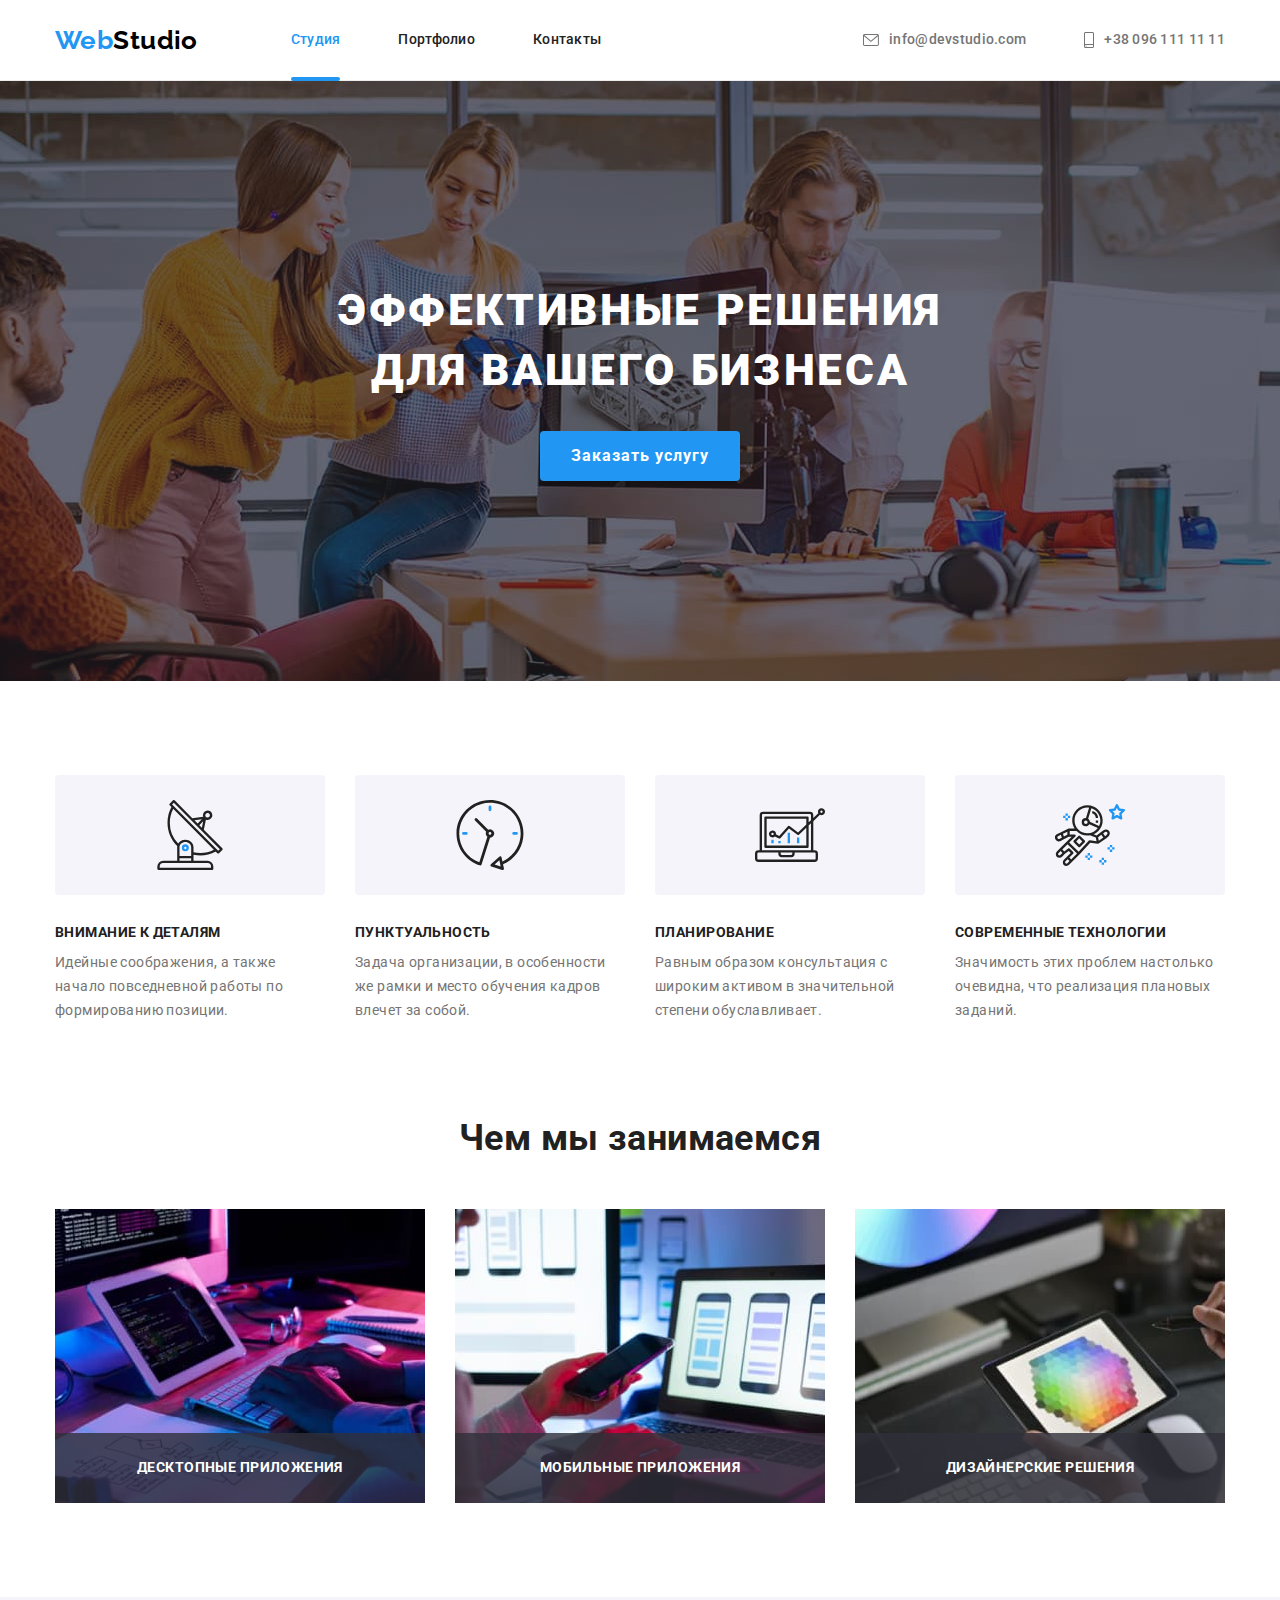
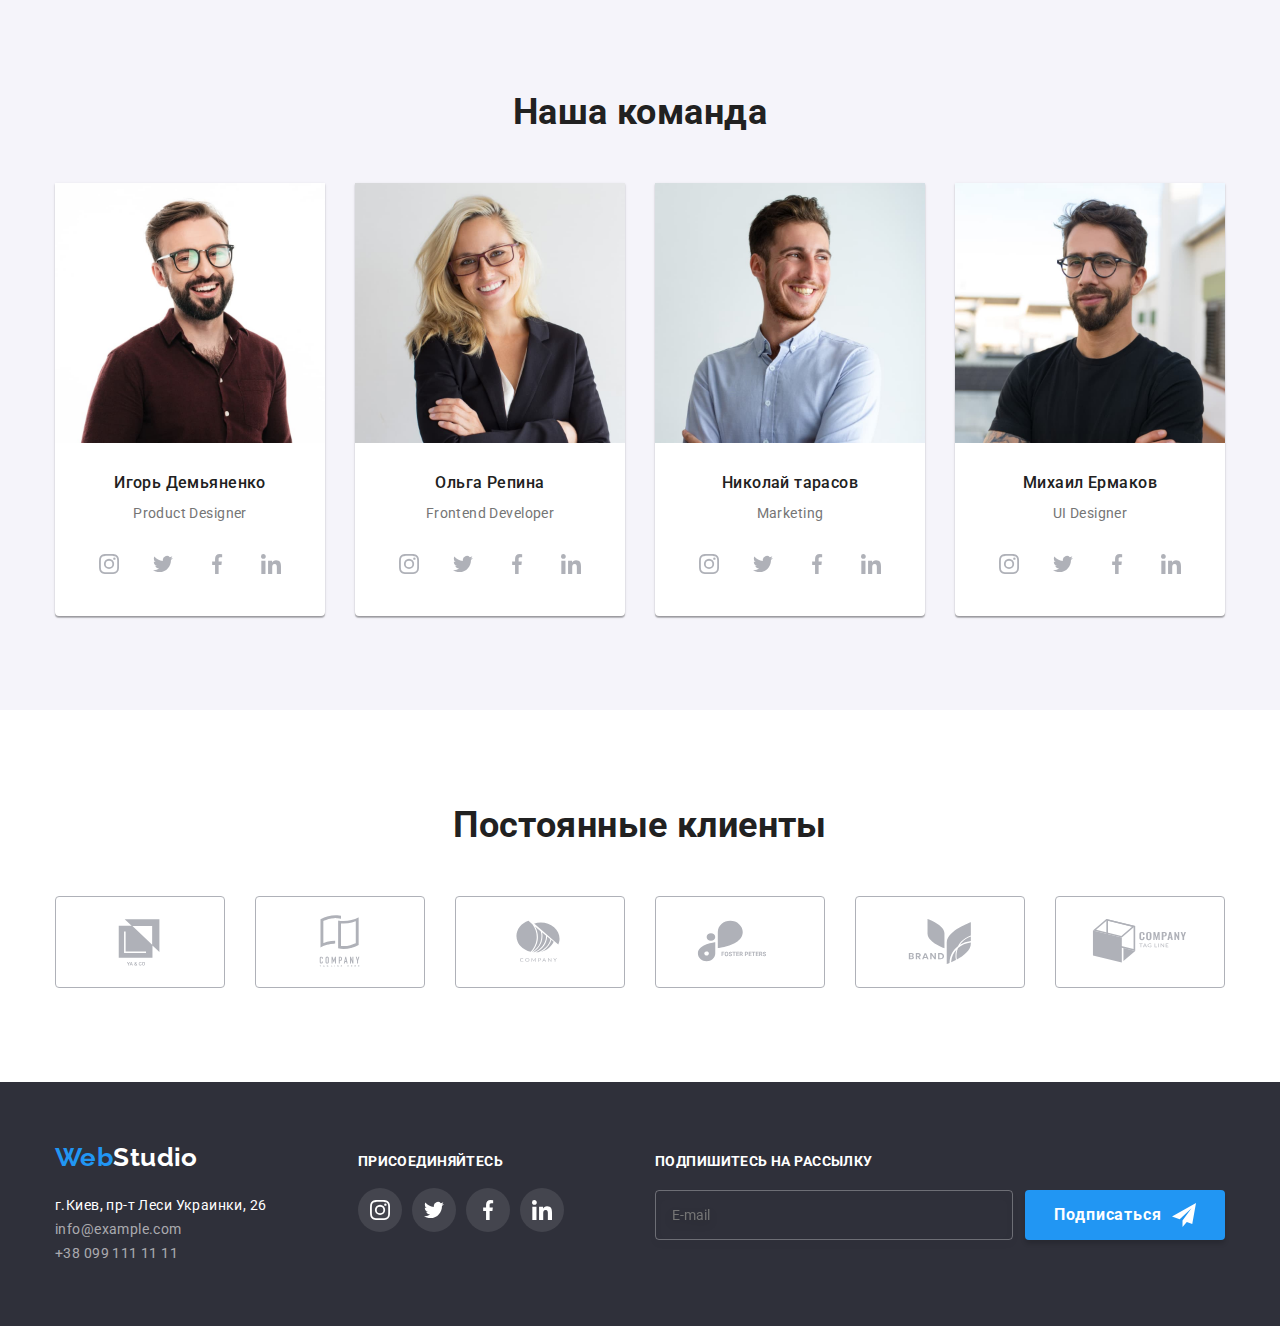
==== commit 583ab69c: "Выполнztn рефакторинг CSS-кода  c помощью SASS" ====
--- a/index.html
+++ b/index.html
@@ -9,7 +9,7 @@
     <link href="https://fonts.googleapis.com/css2?family=Raleway:wght@700&family=Roboto:wght@400;500;700;900&display=swap"
         rel="stylesheet">
         <link rel="stylesheet" href="https://cdnjs.cloudflare.com/ajax/libs/modern-normalize/1.1.0/modern-normalize.min.css">
-    <link rel="stylesheet" href="./css/styles.css">
+    <link rel="stylesheet" href="./css/main.min.css">
     
 </head>
 
@@ -276,7 +276,7 @@
     </main>
 <!-- Подвал -->
     <footer class="footer-page">
-        <div class="container bottom-flex">
+        <div class="container footer-page__flex">
             <div>
                 <a href="./index.html" class="logo">Web<span class="footer-page__logo">Studio</span></a>
                 <address class="contacts">
--- a/css/main.min.css
+++ b/css/main.min.css
@@ -0,0 +1,2 @@
+body{background-color:#fff;color:#757575;font-family:Roboto,sans-serif;letter-spacing:0.03em;font-size:14px;line-height:1.71}ul{margin:0;padding:0}p,h1,h2,h3,h4,h5,h6{margin-top:0;margin-bottom:0}.nolist{list-style:none}.logo{color:#2196f3;font-family:Raleway,sans-serif;font-weight:700;font-size:26px;line-height:1.19;text-decoration:none}.socials{display:flex;justify-content:center}.socials__icon{fill:#fff}.button{align-items:center;text-align:center;padding-top:10px;padding-bottom:10px;cursor:pointer;min-width:200px;height:50px;border-radius:4px;border:transparent;font-weight:700;font-size:16px;line-height:1.87;letter-spacing:0.06em;color:#fff;background-color:#2196f3;font-family:inherit;box-shadow:0px 4px 4px rgba(0,0,0,0.15);border-radius:4px}.image-reset{display:block;max-width:100%;height:auto}.container{width:1200px;margin-left:auto;margin-right:auto;padding-left:15px;padding-right:15px}.section{padding-top:94px;padding-bottom:94px}.header-page{border-bottom-width:1px;border-bottom-style:solid;border-bottom-color:#ececec}.header-page__box,.nav{display:flex;align-items:center}.header-page__logo{color:#000}.header-page__box .link{position:relative;display:block;padding-top:32px;padding-bottom:32px;color:#212121;font-weight:500;font-size:14px;line-height:1.14;letter-spacing:0.02em;text-decoration:none;transition:color 250ms cubic-bezier(0.4, 0, 0.2, 1)}.nav__list{display:flex;margin-left:93px}.nav__list .item:not(:last-child){margin-right:50px}.nav__list .link:hover,.nav__list .link:focus{color:#2196f3}.nav__list .link.current{color:#2196f3}.current::after{position:absolute;bottom:-1%;display:block;width:100%;height:4px;background-color:#2196f3;border-radius:2px;content:""}.contacts-links{display:flex;margin-left:auto}.contacts-links .link{display:flex;align-items:center;padding-top:32px;padding-bottom:32px;color:#757575;font-weight:500;font-size:14px;line-height:1.14;letter-spacing:0.02em;text-decoration:none;transition:color 250ms cubic-bezier(0.4, 0, 0.2, 1)}.contacts-links .link:hover,.contacts-links .link:focus{color:#2196f3}.contacts-links .item:not(:last-child){margin-right:50px}.header-page__icon{margin-right:10px;fill:#757575;transition:fill 250ms cubic-bezier(0.4, 0, 0.2, 1)}.contacts-links .link:hover .header-page__icon,.contacts-links .link:focus .header-page__icon{fill:#2196f3}.hero{background-image:linear-gradient(to right, rgba(47,48,58,0.4), rgba(47,48,58,0.4)),url("../images/hero-image.jpg");background-repeat:no-repeat;background-position:center;max-width:1600px;min-height:600px;margin-right:auto;margin-left:auto;padding-top:200px;padding-bottom:200px;background-color:#2f303a;text-align:center}.hero__tytle{margin-bottom:30px;color:#fff;font-weight:900;font-size:44px;line-height:1.36;letter-spacing:0.06em;text-transform:uppercase}.backdrop{position:fixed;z-index:1;top:0;left:0;width:100%;height:100%;background:rgba(0,0,0,0.2);transition:opacity 250ms cubic-bezier(0.4, 0, 0.2, 1)}.backdrop.is-hidden{opacity:0;pointer-events:none}.modal{position:absolute;top:50%;left:50%;transform:translate(-50%, -50%);width:528px;padding-top:40px;padding-left:40px;padding-right:40px;padding-bottom:40px;background:#fff;box-shadow:0px 1px 3px rgba(0,0,0,0.12),0px 1px 1px rgba(0,0,0,0.14),0px 2px 1px rgba(0,0,0,0.2);border-radius:4px}.modal__button{position:absolute;top:8px;right:8px;display:flex;align-items:center;justify-content:center;width:30px;height:30px;margin-left:auto;background-color:inherit;border:1px solid rgba(0,0,0,0.1);border-radius:50%;cursor:pointer;transition:fill 250ms cubic-bezier(0.4, 0, 0.2, 1)}.modal__button:hover,.modal__button:focus{fill:#2196f3}.modal__title{margin-bottom:12px;font-weight:700;font-size:20px;line-height:1.15;letter-spacing:0.03em;text-align:center;color:#212121}.form{width:100%}.form__field{position:relative;display:flex;flex-direction:column;margin-bottom:10px}.form__label,.form__comment{margin-bottom:4px;margin-right:auto;font-size:12px;line-height:1.17;letter-spacing:0.01em}.form__input{padding-top:12px;padding-right:12px;padding-bottom:12px;padding-left:42px;border:1px solid rgba(33,33,33,0.2);border-radius:4px;width:100%;height:40px;outline:none;cursor:pointer;transition:border-color 250ms cubic-bezier(0.4, 0, 0.2, 1)}.form__input:hover,.form__input:focus{border-color:#2196f3}.form__icon{position:absolute;bottom:11px;left:12px;display:block;width:18px;height:18px;transition:fill 250ms cubic-bezier(0.4, 0, 0.2, 1)}.form__input:hover+.form__icon,.form__input:focus+.form__icon{fill:#2196f3}.form__textarea{padding:12px 16px;border:1px solid rgba(33,33,33,0.2);box-sizing:border-box;border-radius:4px;resize:none;cursor:pointer;outline:none;transition:border-color 250ms cubic-bezier(0.4, 0, 0.2, 1)}.form__textarea::placeholder{font-size:12px;line-height:1.17;letter-spacing:0.01em;color:rgba(117,117,117,0.5)}.form__textarea:hover,.form__textarea:focus{border-color:#2196f3}.checkbox{display:flex;justify-content:space-around;margin-top:20px;margin-bottom:30px}.checkbox__label{display:flex;align-items:center;font-size:14px;line-height:1.71;letter-spacing:0.03em;color:#757575}.checkbox__input{border:0;clip:rect(0 0 0 0);height:1px;margin:-1px;overflow:hidden;padding:0;position:absolute;width:1px}.checkbox__link{color:#2196f3}.checkbox__icon{display:inline-block;margin-right:7px;width:16px;height:15px;border:1px solid #000;border-radius:2px;fill:#fff;background-origin:content-box;transition:border-color var(--animation)}.checkbox__input:checked+.checkbox__icon{background-color:#2196f3}.feature__title{color:#212121;border:0;clip:rect(0 0 0 0);height:1px;margin:-1px;overflow:hidden;padding:0;position:absolute;width:1px}.feature__list{display:flex}.feature__item{width:270px}.feature__list .feature__item+.feature__item{margin-left:30px}.feature__box{width:270px;height:120px;background:#f5f4fa;border-radius:4px;margin-bottom:30px;display:flex;align-items:center;justify-content:center}.feature__subtitle{margin-bottom:10px;color:#212121;font-weight:700;font-size:14px;line-height:1.14;text-transform:uppercase}.work{padding-bottom:94px}.work__title{margin-bottom:50px;color:#212121;font-weight:700;font-size:36px;line-height:1.17;text-align:center}.work__list{display:flex}.work__item{position:relative}.work__list .work__item+.work__item{margin-left:30px}.work__box{position:absolute;bottom:0;left:0;width:100%;min-height:70px;background:rgba(47,48,58,0.8)}.work__text{margin-top:27px;color:#fff;font-weight:700;font-size:14px;line-height:1.14;text-align:center;letter-spacing:0.03em;text-transform:uppercase}.team{background-color:#f5f4fa}.team__title{margin-bottom:50px;color:#212121;font-weight:700;font-size:36px;line-height:1.17;text-align:center}.members__name{margin-bottom:10px;color:#212121;font-weight:500;font-size:16px;line-height:1.19;text-align:center}.members{display:flex}.members__card{background-color:#fff;box-shadow:0px 1px 3px rgba(0,0,0,0.12),0px 1px 1px rgba(0,0,0,0.14),0px 2px 1px rgba(0,0,0,0.2);border-radius:0px 0px 4px 4px}.members .members__card+.members__card{margin-left:30px}.members__meta{padding-top:30px;padding-bottom:30px}.members__profession{text-align:center}.team__socials{margin-top:16px}.team__socials .socials__item+.socials__item{margin-left:10px}.team__icon{fill:#afb1b8;transition:fill 250ms cubic-bezier(0.4, 0, 0.2, 1)}.socials__link:hover .team__icon,.socials__link:focus .team__icon{fill:#fff}.clients__title{margin-bottom:50px;color:#212121;font-size:36px;line-height:1.17;text-align:center}.clients__list{display:flex}.clients__item{display:flex;width:170px;height:92px}.clients__item+.clients__item{margin-left:30px}.clients__link{display:flex;align-items:center;justify-content:center;width:100%;height:100%;border:1px solid #afb1b8;box-sizing:border-box;border-radius:4px;transition:border-color 250ms cubic-bezier(0.4, 0, 0.2, 1)}.clients__link:hover,.clients__link:focus{border-color:#2196f3}.clients__icon{fill:#afb1b8;transition:fill 250ms cubic-bezier(0.4, 0, 0.2, 1)}.clients__link:hover .clients__icon,.clients__link:focus .clients__icon{fill:#2196f3}.footer-page{padding-top:60px;padding-bottom:60px;background-color:#2f303a;font-size:14px;line-height:1.71}.footer-page__logo{color:#fff}.footer-page__flex{display:flex;align-items:baseline;justify-content:space-between}.contacts__link{color:rgba(255,255,255,0.6)}.contacts__link--inverse{color:#fff}.contacts{margin-top:20px}.contacts__link{font-style:normal;text-decoration:none;transition:color 250ms cubic-bezier(0.4, 0, 0.2, 1)}.contacts__link:focus,.contacts__link:hover{color:#2196f3}.socials__title{margin-bottom:20px;color:#fff;font-size:14px;line-height:0.89;text-transform:uppercase}.socials__item{display:flex;background:rgba(255,255,255,0.1);border-radius:50%;width:44px;height:44px}.socials__item+.socials__item{margin-left:10px}.socials__link{display:flex;align-items:center;justify-content:center;width:100%;height:100%;border-radius:50%;transition:background-color 250ms cubic-bezier(0.4, 0, 0.2, 1)}.socials__link:hover,.socials__link:focus{background-color:#2196f3}.subscription__title{margin-bottom:20px;font-weight:700;font-size:14px;line-height:1.14;letter-spacing:0.03em;text-transform:uppercase;color:#fff}.subscription{display:flex}.subscription::placeholder{font-size:16px;line-height:1.25;letter-spacing:0.03em;color:rgba(255,255,255,0.6)}.subscription__input{width:358px;height:50px;padding:15px 16px;border:1px solid rgba(255,255,255,0.3);box-sizing:border-box;filter:drop-shadow(0px 4px 4px rgba(0,0,0,0.15));border-radius:4px;background:inherit;color:rgba(255,255,255,0.6)}.button--flex{display:flex;justify-content:center;margin-left:12px}.button__icon{width:24px;height:24px;margin-left:10px;margin-bottom:0;fill:#fff}.filters-list{display:flex;justify-content:center;margin-bottom:50px}.portfolio__button{padding:6px 22px;background-color:#f5f4fa;min-width:75px;height:38px;color:#212121;font-weight:500;font-size:16px;line-height:1.62;text-align:center;letter-spacing:0.03em;transition:background-color 250ms cubic-bezier(0.4, 0, 0.2, 1),color 250ms cubic-bezier(0.4, 0, 0.2, 1),box-shadow 250ms cubic-bezier(0.4, 0, 0.2, 1)}.portfolio__button:hover,.portfolio__button:focus{background-color:#2196f3;color:#fff;box-shadow:0px 3px 1px rgba(0,0,0,0.1),0px 1px 2px rgba(0,0,0,0.08),0px 2px 2px rgba(0,0,0,0.12)}.item+.item{margin-left:8px}.portfolio__title{color:#212121;border:0;clip:rect(0 0 0 0);height:1px;margin:-1px;overflow:hidden;padding:0;position:absolute;width:1px}.portfolio__list{display:flex;flex-wrap:wrap}.portfolio__item{width:370px}.portfolio__item:not(:nth-child(3n)){margin-right:30px}.portfolio__item:not(:nth-last-child(-n+3)){margin-bottom:30px}.portfolio__link{display:block;text-decoration:none;transition:box-shadow 250ms cubic-bezier(0.4, 0, 0.2, 1)}.portfolio__link:hover,.portfolio__link:focus{box-shadow:0px 1px 1px rgba(0,0,0,0.12),0px 4px 4px rgba(0,0,0,0.06),1px 4px 6px rgba(0,0,0,0.16)}.portfolio__desc{margin-top:4px;color:#757575;font-size:16px;line-height:1.87}.portfolio__meta{border:1px solid #eee;border-top-style:none;padding-top:20px;padding-right:24px;padding-bottom:20px;padding-left:24px}.portfolio__subtitle{color:#212121;font-weight:700;font-size:18px;line-height:2;letter-spacing:0.06em}.portfolio__thumb{position:relative;overflow:hidden}.portfolio__overlay{position:absolute;transform:translateY(0);padding-top:63px;padding-bottom:63px;padding-left:24px;padding-right:24px;height:100%;background:rgba(33,150,243,0.9);transition:transform 250ms cubic-bezier(0.4, 0, 0.2, 1)}.portfolio__text{font-size:18px;line-height:1.56;letter-spacing:0.03em;color:#fff}.portfolio__link:hover .portfolio__overlay{transform:translateY(-100%)}
+/*# sourceMappingURL=main.min.css.map */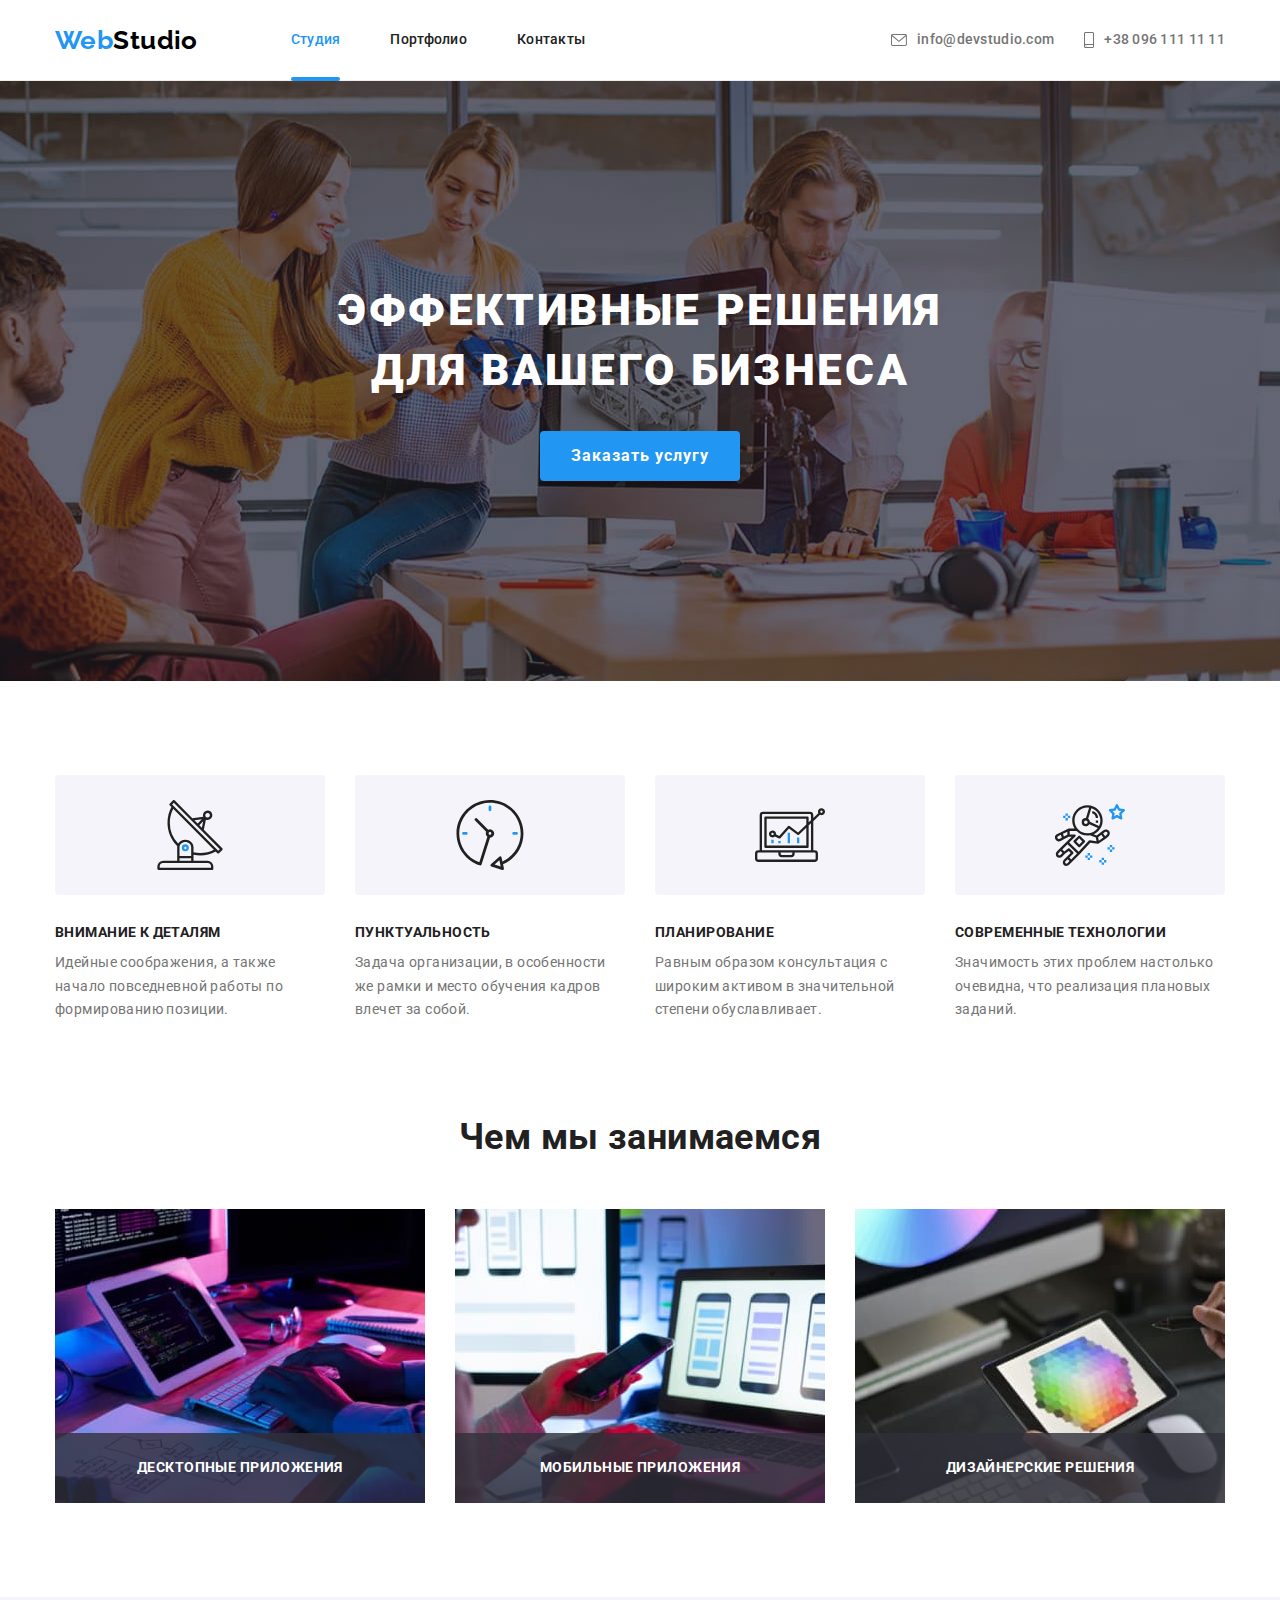
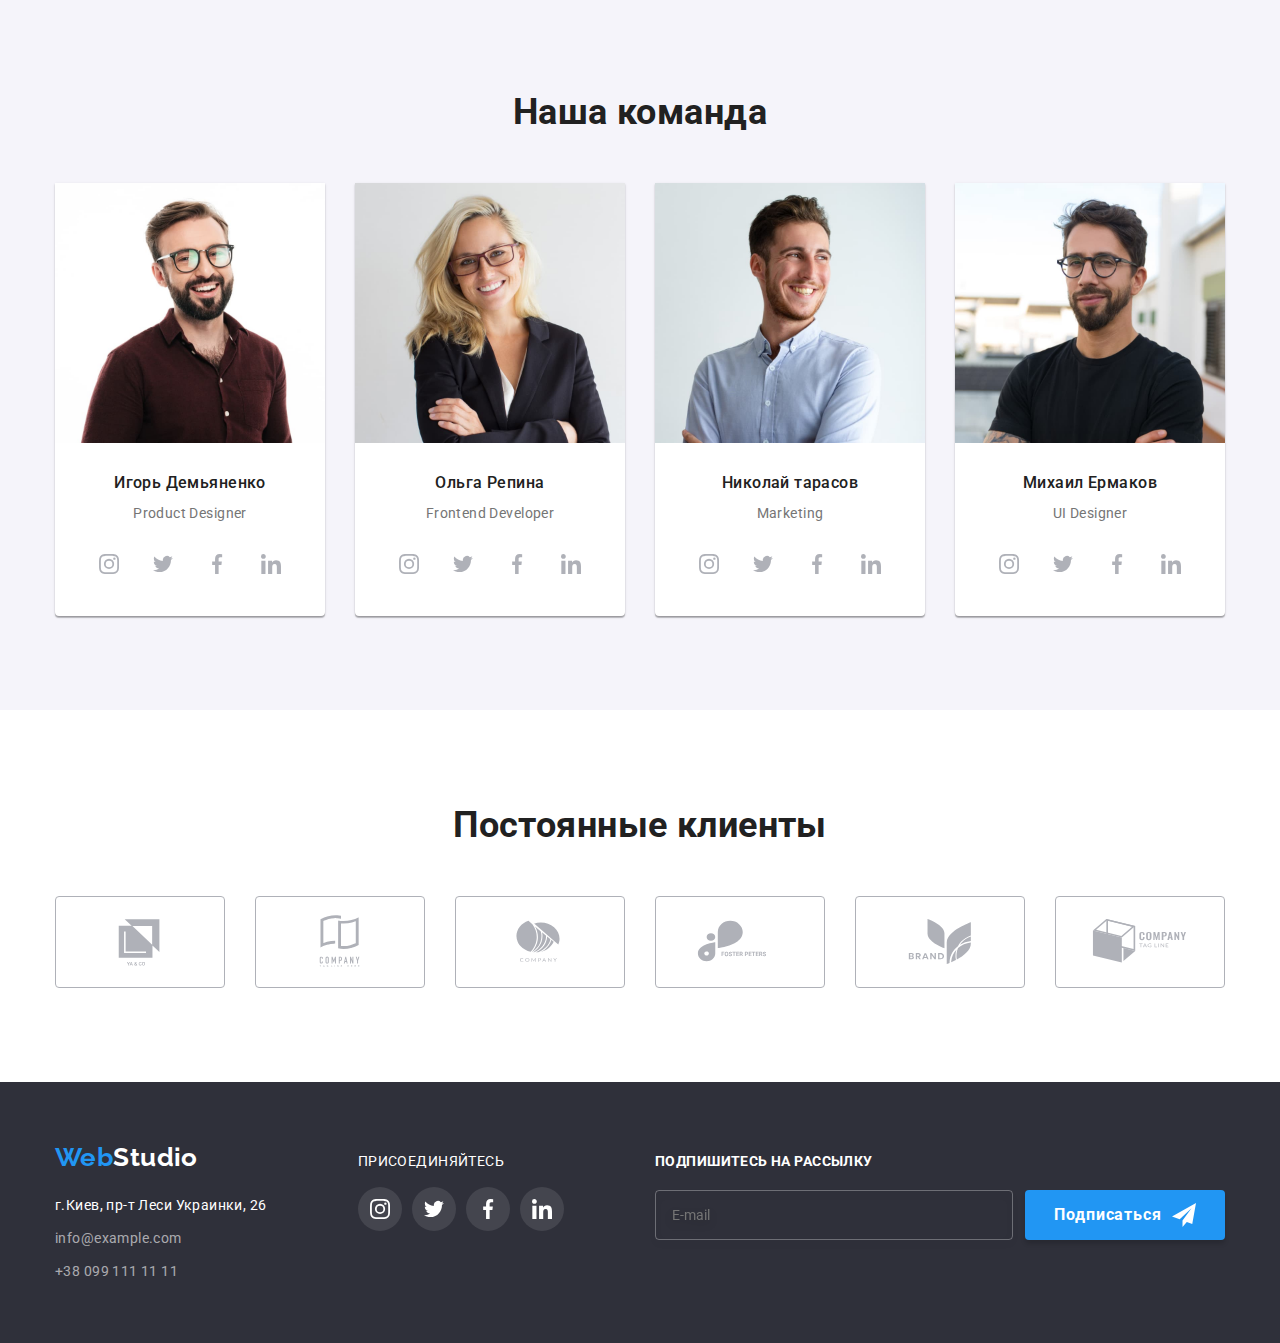
==== commit 32417cf2: "Додає фокус ссилкам соцмереж, маржини у футері та хедері. Прибирає висоту героя та ширину feature it" ====
--- a/index.html
+++ b/index.html
@@ -48,7 +48,7 @@
         <!--Герой-->
         <section class="hero">
             <div class="container">
-            <h1 class="hero__tytle">Эффективные решения<br /> для вашего бизнеса</h1>
+            <h1 class="hero__tytle">Эффективные решения<br> для вашего бизнеса</h1>
             <button  type="button" class="button" data-modal-open>Заказать услугу</button>
             </div>
             <div  class="backdrop is-hidden" data-modal>
@@ -63,7 +63,7 @@
 
                     <div class="form__field">                       
                     <label class="form__label" for="username">Имя</label>
-                    <input class="form__input" type="text" name="username" id="username" placeholder=" "/>                     
+                    <input class="form__input" type="text" name="username" id="username" placeholder=" ">                     
                    <svg class="form__icon" width="18px" height="18px">
                   <use href="./images/symbol-defs.svg#icon-person-mod"></use>
                    </svg>
@@ -71,7 +71,7 @@
                     </div>
                     <div class="form__field">
                     <label class="form__label" for="tel">Телефон</label>
-                    <input class="form__input" type="tel" name="tel" id="tel" placeholder=" " />                     
+                    <input class="form__input" type="tel" name="tel" id="tel" placeholder=" ">                     
                     <svg class="form__icon" width="18px" height="18px">
                         <use href="./images/symbol-defs.svg#icon-phone-mod"></use>
                     </svg>
@@ -79,7 +79,7 @@
                     </div>
                     <div class="form__field">
                     <label class="form__label" for="mail">Почта</label>
-                    <input class="form__input" type="email" name="mail" id="mail" placeholder=" " />
+                    <input class="form__input" type="email" name="mail" id="mail" placeholder=" ">
                      
                     <svg class="form__icon" width="18px" height="18px">
                         <use href="./images/symbol-defs.svg#icon-email-mod"></use>
@@ -94,7 +94,7 @@
 
                    <div class="checkbox">
                     <label class="checkbox__label">                         
-                    <input class="checkbox__input" type="checkbox" name="agreement conditions" />                     
+                    <input class="checkbox__input" type="checkbox" name="agreement conditions">                     
                         <svg class="checkbox__icon" width="16px" height="15px">
                             <use href="./images/symbol-defs.svg#icon-check"></use>
                         </svg> 
@@ -201,10 +201,10 @@
                             <h3 class="members__name">Игорь Демьяненко</h3>
                             <p class="members__profession">Product Designer</p>
                             <ul class="socials team__socials nolist">
-                                <li class="socials__item"><a class="socials__link" aria-label="Instagram"><svg class="socials__icon team__icon" width="20px" height="20px"><use href="./images/symbol-defs.svg#icon-instagram"></use></svg></a></li>
-                                <li class="socials__item"><a class="socials__link" aria-label="Twitter"><svg class="socials__icon team__icon" width="20px" height="20px"><use href="./images/symbol-defs.svg#icon-twitter"></use></svg></a></li>
-                                <li class="socials__item"><a class="socials__link" aria-label="Facebook"><svg class="socials__icon team__icon" width="20px" height="20px"><use href="./images/symbol-defs.svg#icon-facebook"></use></svg></a></li>
-                                <li class="socials__item"><a class="socials__link" aria-label="Linkedin"><svg class="socials__icon team__icon" width="20px" height="20px"><use href="./images/symbol-defs.svg#icon-linkedin"></use></svg></a></li>
+                                <li class="socials__item"><a class="socials__link" href="" aria-label="Instagram"><svg class="socials__icon team__icon" width="20px" height="20px"><use href="./images/symbol-defs.svg#icon-instagram"></use></svg></a></li>
+                                <li class="socials__item"><a class="socials__link" href="" aria-label="Twitter"><svg class="socials__icon team__icon" width="20px" height="20px"><use href="./images/symbol-defs.svg#icon-twitter"></use></svg></a></li>
+                                <li class="socials__item"><a class="socials__link" href="" aria-label="Facebook"><svg class="socials__icon team__icon" width="20px" height="20px"><use href="./images/symbol-defs.svg#icon-facebook"></use></svg></a></li>
+                                <li class="socials__item"><a class="socials__link" href="" aria-label="Linkedin"><svg class="socials__icon team__icon" width="20px" height="20px"><use href="./images/symbol-defs.svg#icon-linkedin"></use></svg></a></li>
                             </ul>
                             </div>
                 </li>
@@ -217,10 +217,10 @@
                             <h3 class="members__name">Ольга Репина</h3>
                             <p class="members__profession">Frontend Developer</p>
                             <ul class="socials team__socials nolist">
-                                <li class="socials__item"><a class="socials__link" aria-label="Instagram"><svg class="socials__icon team__icon" width="20px" height="20px"><use href="./images/symbol-defs.svg#icon-instagram"></use></svg></a></li>
-                                <li class="socials__item"><a class="socials__link" aria-label="Twitter"><svg class="socials__icon team__icon" width="20px" height="20px"><use href="./images/symbol-defs.svg#icon-twitter"></use></svg></a></li>
-                                <li class="socials__item"><a class="socials__link" aria-label="Facebook"><svg class="socials__icon team__icon" width="20px" height="20px"><use href="./images/symbol-defs.svg#icon-facebook"></use></svg></a></li>
-                                <li class="socials__item"><a class="socials__link" aria-label="Linkedin"><svg class="socials__icon team__icon" width="20px" height="20px"><use href="./images/symbol-defs.svg#icon-linkedin"></use></svg></a></li>
+                                <li class="socials__item"><a class="socials__link" href="" aria-label="Instagram"><svg class="socials__icon team__icon" width="20px" height="20px"><use href="./images/symbol-defs.svg#icon-instagram"></use></svg></a></li>
+                                <li class="socials__item"><a class="socials__link" href="" aria-label="Twitter"><svg class="socials__icon team__icon" width="20px" height="20px"><use href="./images/symbol-defs.svg#icon-twitter"></use></svg></a></li>
+                                <li class="socials__item"><a class="socials__link" href="" aria-label="Facebook"><svg class="socials__icon team__icon" width="20px" height="20px"><use href="./images/symbol-defs.svg#icon-facebook"></use></svg></a></li>
+                                <li class="socials__item"><a class="socials__link" href="" aria-label="Linkedin"><svg class="socials__icon team__icon" width="20px" height="20px"><use href="./images/symbol-defs.svg#icon-linkedin"></use></svg></a></li>
                             </ul>
                             </div>
                 </li>
@@ -233,10 +233,10 @@
                             <h3 class="members__name">Николай тарасов</h3>
                             <p class="members__profession">Marketing</p>
                             <ul class="socials team__socials nolist">
-                                <li class="socials__item"><a class="socials__link" aria-label="Instagram"><svg class="socials__icon team__icon" width="20px" height="20px"><use href="./images/symbol-defs.svg#icon-instagram"></use></svg></a></li>
-                                <li class="socials__item"><a class="socials__link" aria-label="Twitter"><svg class="socials__icon team__icon" width="20px" height="20px"><use href="./images/symbol-defs.svg#icon-twitter"></use></svg></a></li>
-                                <li class="socials__item"><a class="socials__link" aria-label="Facebook"><svg class="socials__icon team__icon" width="20px" height="20px"><use href="./images/symbol-defs.svg#icon-facebook"></use></svg></a></li>
-                                <li class="socials__item"><a class="socials__link" aria-label="Linkedin"><svg class="socials__icon team__icon" width="20px" height="20px"><use href="./images/symbol-defs.svg#icon-linkedin"></use></svg></a></li>
+                                <li class="socials__item"><a class="socials__link" href="" aria-label="Instagram"><svg class="socials__icon team__icon" width="20px" height="20px"><use href="./images/symbol-defs.svg#icon-instagram"></use></svg></a></li>
+                                <li class="socials__item"><a class="socials__link" href="" aria-label="Twitter"><svg class="socials__icon team__icon" width="20px" height="20px"><use href="./images/symbol-defs.svg#icon-twitter"></use></svg></a></li>
+                                <li class="socials__item"><a class="socials__link" href="" aria-label="Facebook"><svg class="socials__icon team__icon" width="20px" height="20px"><use href="./images/symbol-defs.svg#icon-facebook"></use></svg></a></li>
+                                <li class="socials__item"><a class="socials__link" href="" aria-label="Linkedin"><svg class="socials__icon team__icon" width="20px" height="20px"><use href="./images/symbol-defs.svg#icon-linkedin"></use></svg></a></li>
                             </ul>
                             </div>
                 </li>
@@ -249,10 +249,10 @@
                             <h3 class="members__name">Михаил Ермаков</h3>
                             <p class="members__profession">UI Designer</p>
                             <ul class="socials team__socials nolist">
-                                <li class="socials__item"><a class="socials__link" aria-label="Instagram"><svg class="socials__icon team__icon" width="20px" height="20px"><use href="./images/symbol-defs.svg#icon-instagram"></use></svg></a></li>
-                                <li class="socials__item"><a class="socials__link" aria-label="Twitter"><svg class="socials__icon team__icon" width="20px" height="20px"><use href="./images/symbol-defs.svg#icon-twitter"></use></svg></a></li>
-                                <li class="socials__item"><a class="socials__link" aria-label="Facebook"><svg class="socials__icon team__icon" width="20px" height="20px"><use href="./images/symbol-defs.svg#icon-facebook"></use></svg></a></li>
-                                <li class="socials__item"><a class="socials__link" aria-label="Linkedin"><svg class="socials__icon team__icon" width="20px" height="20px"><use href="./images/symbol-defs.svg#icon-linkedin"></use></svg></a></li>
+                                <li class="socials__item"><a class="socials__link" href="" aria-label="Instagram"><svg class="socials__icon team__icon" width="20px" height="20px"><use href="./images/symbol-defs.svg#icon-instagram"></use></svg></a></li>
+                                <li class="socials__item"><a class="socials__link" href="" aria-label="Twitter"><svg class="socials__icon team__icon" width="20px" height="20px"><use href="./images/symbol-defs.svg#icon-twitter"></use></svg></a></li>
+                                <li class="socials__item"><a class="socials__link" href="" aria-label="Facebook"><svg class="socials__icon team__icon" width="20px" height="20px"><use href="./images/symbol-defs.svg#icon-facebook"></use></svg></a></li>
+                                <li class="socials__item"><a class="socials__link" href="" aria-label="Linkedin"><svg class="socials__icon team__icon" width="20px" height="20px"><use href="./images/symbol-defs.svg#icon-linkedin"></use></svg></a></li>
                             </ul>
                             </div>
                 </li>
@@ -277,49 +277,49 @@
 <!-- Подвал -->
     <footer class="footer-page">
         <div class="container footer-page__flex">
-            <div>
+            <div class="address-wrapper">
                 <a href="./index.html" class="logo">Web<span class="footer-page__logo">Studio</span></a>
                 <address class="contacts">
                     <ul class="contacts__list nolist">
-                        <li>
+                        <li class="contacts-item">
                             <a class="contacts__link contacts__link--inverse" href="" target="_blank" rel="noopener noreferrer">г.Киев, пр-т Леси
                                 Украинки, 26</a>
                         </li>
-                        <li>
+                        <li class="contacts-item">
                             <a class="contacts__link" href="mailto:info@example.com">info@example.com</a>
                         </li>
-                        <li>
+                        <li class="contacts-item">
                             <a class="contacts__link" href="tel:+380961111111">+38 099 111 11 11</a>
                         </li>
                     </ul>
                 </address>
             </div>
-            <div>
-                <h2 class="socials__title">Присоединяйтесь</h2>
+            <div class="socialsLinks-wrapper">
+                <p class="socials__title">Присоединяйтесь</p>
                 <ul class="socials nolist">
-                    <li class="socials__item"><a class="socials__link" aria-label="Инстаграм"><svg
+                    <li class="socials__item"><a class="socials__link" href="" aria-label="Инстаграм"><svg
                                 class="socials__icon" width="20px" height="20px">
                                 <use href="./images/symbol-defs.svg#icon-instagram"></use>
                             </svg></a></li>
-                    <li class="socials__item"><a class="socials__link" aria-label="Твиттер"><svg
+                    <li class="socials__item"><a class="socials__link" href="" aria-label="Твиттер"><svg
                                 class="socials__icon" width="20px" height="20px">
                                 <use href="./images/symbol-defs.svg#icon-twitter"></use>
                             </svg></a></li>
-                    <li class="socials__item"><a class="socials__link" aria-label="Фейсбук"><svg
+                    <li class="socials__item"><a class="socials__link" href="" aria-label="Фейсбук"><svg
                                 class="socials__icon" width="20px" height="20px">
                                 <use href="./images/symbol-defs.svg#icon-facebook"></use>
                             </svg></a></li>
-                    <li class="socials__item"><a class="socials__link" aria-label="Линкидин"><svg
+                    <li class="socials__item"><a class="socials__link" href="" aria-label="Линкидин"><svg
                                 class="socials__icon" width="20px" height="20px">
                                 <use href="./images/symbol-defs.svg#icon-linkedin"></use>
                             </svg></a></li>
                 </ul>
                 
                 </div>
-                <div>
+                <div class="subscription__wrapper">
                     <p class="subscription__title">Подпишитесь на рассылку</p>
                     <form class="subscription">                        
-                        <input class="subscription__input" type="email" name="mail" placeholder="E-mail" />
+                        <input class="subscription__input" type="email" name="mail" placeholder="E-mail">
                         <button type="submit" class="button button--flex">Подписаться
                             <svg class="button__icon" width="24px" height="24px">
                             <use href="./images/symbol-defs.svg#icon-send"></use>
--- a/css/main.min.css
+++ b/css/main.min.css
@@ -1,2 +1,2 @@
-body{background-color:#fff;color:#757575;font-family:Roboto,sans-serif;letter-spacing:0.03em;font-size:14px;line-height:1.71}ul{margin:0;padding:0}p,h1,h2,h3,h4,h5,h6{margin-top:0;margin-bottom:0}.nolist{list-style:none}.logo{color:#2196f3;font-family:Raleway,sans-serif;font-weight:700;font-size:26px;line-height:1.19;text-decoration:none}.socials{display:flex;justify-content:center}.socials__icon{fill:#fff}.button{align-items:center;text-align:center;padding-top:10px;padding-bottom:10px;cursor:pointer;min-width:200px;height:50px;border-radius:4px;border:transparent;font-weight:700;font-size:16px;line-height:1.87;letter-spacing:0.06em;color:#fff;background-color:#2196f3;font-family:inherit;box-shadow:0px 4px 4px rgba(0,0,0,0.15);border-radius:4px}.image-reset{display:block;max-width:100%;height:auto}.container{width:1200px;margin-left:auto;margin-right:auto;padding-left:15px;padding-right:15px}.section{padding-top:94px;padding-bottom:94px}.header-page{border-bottom-width:1px;border-bottom-style:solid;border-bottom-color:#ececec}.header-page__box,.nav{display:flex;align-items:center}.header-page__logo{color:#000}.header-page__box .link{position:relative;display:block;padding-top:32px;padding-bottom:32px;color:#212121;font-weight:500;font-size:14px;line-height:1.14;letter-spacing:0.02em;text-decoration:none;transition:color 250ms cubic-bezier(0.4, 0, 0.2, 1)}.nav__list{display:flex;margin-left:93px}.nav__list .item:not(:last-child){margin-right:50px}.nav__list .link:hover,.nav__list .link:focus{color:#2196f3}.nav__list .link.current{color:#2196f3}.current::after{position:absolute;bottom:-1%;display:block;width:100%;height:4px;background-color:#2196f3;border-radius:2px;content:""}.contacts-links{display:flex;margin-left:auto}.contacts-links .link{display:flex;align-items:center;padding-top:32px;padding-bottom:32px;color:#757575;font-weight:500;font-size:14px;line-height:1.14;letter-spacing:0.02em;text-decoration:none;transition:color 250ms cubic-bezier(0.4, 0, 0.2, 1)}.contacts-links .link:hover,.contacts-links .link:focus{color:#2196f3}.contacts-links .item:not(:last-child){margin-right:50px}.header-page__icon{margin-right:10px;fill:#757575;transition:fill 250ms cubic-bezier(0.4, 0, 0.2, 1)}.contacts-links .link:hover .header-page__icon,.contacts-links .link:focus .header-page__icon{fill:#2196f3}.hero{background-image:linear-gradient(to right, rgba(47,48,58,0.4), rgba(47,48,58,0.4)),url("../images/hero-image.jpg");background-repeat:no-repeat;background-position:center;max-width:1600px;min-height:600px;margin-right:auto;margin-left:auto;padding-top:200px;padding-bottom:200px;background-color:#2f303a;text-align:center}.hero__tytle{margin-bottom:30px;color:#fff;font-weight:900;font-size:44px;line-height:1.36;letter-spacing:0.06em;text-transform:uppercase}.backdrop{position:fixed;z-index:1;top:0;left:0;width:100%;height:100%;background:rgba(0,0,0,0.2);transition:opacity 250ms cubic-bezier(0.4, 0, 0.2, 1)}.backdrop.is-hidden{opacity:0;pointer-events:none}.modal{position:absolute;top:50%;left:50%;transform:translate(-50%, -50%);width:528px;padding-top:40px;padding-left:40px;padding-right:40px;padding-bottom:40px;background:#fff;box-shadow:0px 1px 3px rgba(0,0,0,0.12),0px 1px 1px rgba(0,0,0,0.14),0px 2px 1px rgba(0,0,0,0.2);border-radius:4px}.modal__button{position:absolute;top:8px;right:8px;display:flex;align-items:center;justify-content:center;width:30px;height:30px;margin-left:auto;background-color:inherit;border:1px solid rgba(0,0,0,0.1);border-radius:50%;cursor:pointer;transition:fill 250ms cubic-bezier(0.4, 0, 0.2, 1)}.modal__button:hover,.modal__button:focus{fill:#2196f3}.modal__title{margin-bottom:12px;font-weight:700;font-size:20px;line-height:1.15;letter-spacing:0.03em;text-align:center;color:#212121}.form{width:100%}.form__field{position:relative;display:flex;flex-direction:column;margin-bottom:10px}.form__label,.form__comment{margin-bottom:4px;margin-right:auto;font-size:12px;line-height:1.17;letter-spacing:0.01em}.form__input{padding-top:12px;padding-right:12px;padding-bottom:12px;padding-left:42px;border:1px solid rgba(33,33,33,0.2);border-radius:4px;width:100%;height:40px;outline:none;cursor:pointer;transition:border-color 250ms cubic-bezier(0.4, 0, 0.2, 1)}.form__input:hover,.form__input:focus{border-color:#2196f3}.form__icon{position:absolute;bottom:11px;left:12px;display:block;width:18px;height:18px;transition:fill 250ms cubic-bezier(0.4, 0, 0.2, 1)}.form__input:hover+.form__icon,.form__input:focus+.form__icon{fill:#2196f3}.form__textarea{padding:12px 16px;border:1px solid rgba(33,33,33,0.2);box-sizing:border-box;border-radius:4px;resize:none;cursor:pointer;outline:none;transition:border-color 250ms cubic-bezier(0.4, 0, 0.2, 1)}.form__textarea::placeholder{font-size:12px;line-height:1.17;letter-spacing:0.01em;color:rgba(117,117,117,0.5)}.form__textarea:hover,.form__textarea:focus{border-color:#2196f3}.checkbox{display:flex;justify-content:space-around;margin-top:20px;margin-bottom:30px}.checkbox__label{display:flex;align-items:center;font-size:14px;line-height:1.71;letter-spacing:0.03em;color:#757575}.checkbox__input{border:0;clip:rect(0 0 0 0);height:1px;margin:-1px;overflow:hidden;padding:0;position:absolute;width:1px}.checkbox__link{color:#2196f3}.checkbox__icon{display:inline-block;margin-right:7px;width:16px;height:15px;border:1px solid #000;border-radius:2px;fill:#fff;background-origin:content-box;transition:border-color var(--animation)}.checkbox__input:checked+.checkbox__icon{background-color:#2196f3}.feature__title{color:#212121;border:0;clip:rect(0 0 0 0);height:1px;margin:-1px;overflow:hidden;padding:0;position:absolute;width:1px}.feature__list{display:flex}.feature__item{width:270px}.feature__list .feature__item+.feature__item{margin-left:30px}.feature__box{width:270px;height:120px;background:#f5f4fa;border-radius:4px;margin-bottom:30px;display:flex;align-items:center;justify-content:center}.feature__subtitle{margin-bottom:10px;color:#212121;font-weight:700;font-size:14px;line-height:1.14;text-transform:uppercase}.work{padding-bottom:94px}.work__title{margin-bottom:50px;color:#212121;font-weight:700;font-size:36px;line-height:1.17;text-align:center}.work__list{display:flex}.work__item{position:relative}.work__list .work__item+.work__item{margin-left:30px}.work__box{position:absolute;bottom:0;left:0;width:100%;min-height:70px;background:rgba(47,48,58,0.8)}.work__text{margin-top:27px;color:#fff;font-weight:700;font-size:14px;line-height:1.14;text-align:center;letter-spacing:0.03em;text-transform:uppercase}.team{background-color:#f5f4fa}.team__title{margin-bottom:50px;color:#212121;font-weight:700;font-size:36px;line-height:1.17;text-align:center}.members__name{margin-bottom:10px;color:#212121;font-weight:500;font-size:16px;line-height:1.19;text-align:center}.members{display:flex}.members__card{background-color:#fff;box-shadow:0px 1px 3px rgba(0,0,0,0.12),0px 1px 1px rgba(0,0,0,0.14),0px 2px 1px rgba(0,0,0,0.2);border-radius:0px 0px 4px 4px}.members .members__card+.members__card{margin-left:30px}.members__meta{padding-top:30px;padding-bottom:30px}.members__profession{text-align:center}.team__socials{margin-top:16px}.team__socials .socials__item+.socials__item{margin-left:10px}.team__icon{fill:#afb1b8;transition:fill 250ms cubic-bezier(0.4, 0, 0.2, 1)}.socials__link:hover .team__icon,.socials__link:focus .team__icon{fill:#fff}.clients__title{margin-bottom:50px;color:#212121;font-size:36px;line-height:1.17;text-align:center}.clients__list{display:flex}.clients__item{display:flex;width:170px;height:92px}.clients__item+.clients__item{margin-left:30px}.clients__link{display:flex;align-items:center;justify-content:center;width:100%;height:100%;border:1px solid #afb1b8;box-sizing:border-box;border-radius:4px;transition:border-color 250ms cubic-bezier(0.4, 0, 0.2, 1)}.clients__link:hover,.clients__link:focus{border-color:#2196f3}.clients__icon{fill:#afb1b8;transition:fill 250ms cubic-bezier(0.4, 0, 0.2, 1)}.clients__link:hover .clients__icon,.clients__link:focus .clients__icon{fill:#2196f3}.footer-page{padding-top:60px;padding-bottom:60px;background-color:#2f303a;font-size:14px;line-height:1.71}.footer-page__logo{color:#fff}.footer-page__flex{display:flex;align-items:baseline;justify-content:space-between}.contacts__link{color:rgba(255,255,255,0.6)}.contacts__link--inverse{color:#fff}.contacts{margin-top:20px}.contacts__link{font-style:normal;text-decoration:none;transition:color 250ms cubic-bezier(0.4, 0, 0.2, 1)}.contacts__link:focus,.contacts__link:hover{color:#2196f3}.socials__title{margin-bottom:20px;color:#fff;font-size:14px;line-height:0.89;text-transform:uppercase}.socials__item{display:flex;background:rgba(255,255,255,0.1);border-radius:50%;width:44px;height:44px}.socials__item+.socials__item{margin-left:10px}.socials__link{display:flex;align-items:center;justify-content:center;width:100%;height:100%;border-radius:50%;transition:background-color 250ms cubic-bezier(0.4, 0, 0.2, 1)}.socials__link:hover,.socials__link:focus{background-color:#2196f3}.subscription__title{margin-bottom:20px;font-weight:700;font-size:14px;line-height:1.14;letter-spacing:0.03em;text-transform:uppercase;color:#fff}.subscription{display:flex}.subscription::placeholder{font-size:16px;line-height:1.25;letter-spacing:0.03em;color:rgba(255,255,255,0.6)}.subscription__input{width:358px;height:50px;padding:15px 16px;border:1px solid rgba(255,255,255,0.3);box-sizing:border-box;filter:drop-shadow(0px 4px 4px rgba(0,0,0,0.15));border-radius:4px;background:inherit;color:rgba(255,255,255,0.6)}.button--flex{display:flex;justify-content:center;margin-left:12px}.button__icon{width:24px;height:24px;margin-left:10px;margin-bottom:0;fill:#fff}.filters-list{display:flex;justify-content:center;margin-bottom:50px}.portfolio__button{padding:6px 22px;background-color:#f5f4fa;min-width:75px;height:38px;color:#212121;font-weight:500;font-size:16px;line-height:1.62;text-align:center;letter-spacing:0.03em;transition:background-color 250ms cubic-bezier(0.4, 0, 0.2, 1),color 250ms cubic-bezier(0.4, 0, 0.2, 1),box-shadow 250ms cubic-bezier(0.4, 0, 0.2, 1)}.portfolio__button:hover,.portfolio__button:focus{background-color:#2196f3;color:#fff;box-shadow:0px 3px 1px rgba(0,0,0,0.1),0px 1px 2px rgba(0,0,0,0.08),0px 2px 2px rgba(0,0,0,0.12)}.item+.item{margin-left:8px}.portfolio__title{color:#212121;border:0;clip:rect(0 0 0 0);height:1px;margin:-1px;overflow:hidden;padding:0;position:absolute;width:1px}.portfolio__list{display:flex;flex-wrap:wrap}.portfolio__item{width:370px}.portfolio__item:not(:nth-child(3n)){margin-right:30px}.portfolio__item:not(:nth-last-child(-n+3)){margin-bottom:30px}.portfolio__link{display:block;text-decoration:none;transition:box-shadow 250ms cubic-bezier(0.4, 0, 0.2, 1)}.portfolio__link:hover,.portfolio__link:focus{box-shadow:0px 1px 1px rgba(0,0,0,0.12),0px 4px 4px rgba(0,0,0,0.06),1px 4px 6px rgba(0,0,0,0.16)}.portfolio__desc{margin-top:4px;color:#757575;font-size:16px;line-height:1.87}.portfolio__meta{border:1px solid #eee;border-top-style:none;padding-top:20px;padding-right:24px;padding-bottom:20px;padding-left:24px}.portfolio__subtitle{color:#212121;font-weight:700;font-size:18px;line-height:2;letter-spacing:0.06em}.portfolio__thumb{position:relative;overflow:hidden}.portfolio__overlay{position:absolute;transform:translateY(0);padding-top:63px;padding-bottom:63px;padding-left:24px;padding-right:24px;height:100%;background:rgba(33,150,243,0.9);transition:transform 250ms cubic-bezier(0.4, 0, 0.2, 1)}.portfolio__text{font-size:18px;line-height:1.56;letter-spacing:0.03em;color:#fff}.portfolio__link:hover .portfolio__overlay{transform:translateY(-100%)}
+.checkbox__input,.feature__title,.portfolio__title{border:0;clip:rect(0 0 0 0);height:1px;margin:-1px;overflow:hidden;padding:0;position:absolute;width:1px}body{background-color:#fff;color:#757575;font-family:Roboto,sans-serif;font-size:14px;line-height:1.71;letter-spacing:.03em}ul{margin:0;padding:0}p,h1,h2,h3,h4,h5,h6{margin-top:0;margin-bottom:0}.nolist{list-style:none}.logo{color:#2196f3;font-family:Raleway,sans-serif;font-weight:700;font-size:26px;line-height:1.19;text-decoration:none}.socials{display:flex;justify-content:center}.socials__icon{fill:#fff}.button{align-items:center;text-align:center;padding-top:10px;padding-bottom:10px;cursor:pointer;min-width:200px;height:50px;border-radius:4px;border:transparent;font-weight:700;font-size:16px;line-height:1.87;letter-spacing:0.06em;color:#fff;background-color:#2196f3;font-family:inherit;box-shadow:0px 4px 4px rgba(0,0,0,0.15);border-radius:4px}.image-reset{display:block;max-width:100%;height:auto}.container{width:1200px;margin-left:auto;margin-right:auto;padding-left:15px;padding-right:15px}.section{padding-top:94px;padding-bottom:94px}.header-page{border-bottom-width:1px;border-bottom-style:solid;border-bottom-color:#ececec}.header-page__box,.nav{display:flex;align-items:center}.header-page__logo{color:#000}.header-page__box .link{position:relative;display:block;padding-top:32px;padding-bottom:32px;color:#212121;text-decoration:none;transition:color 250ms cubic-bezier(0.4, 0, 0.2, 1);font-weight:500;font-size:14px;line-height:1.14;letter-spacing:.02em}.nav__list{display:flex;margin-left:93px}.nav__list .item:not(:last-child){margin-right:50px}.nav__list .link:hover,.nav__list .link:focus{color:#2196f3}.nav__list .link.current{color:#2196f3}.current::after{position:absolute;bottom:-1%;display:block;width:100%;height:4px;background-color:#2196f3;border-radius:2px;content:""}.contacts-links{display:flex;margin-left:auto}.contacts-links .link{display:flex;align-items:center;padding-top:32px;padding-bottom:32px;color:#757575;text-decoration:none;transition:color 250ms cubic-bezier(0.4, 0, 0.2, 1);font-weight:500;font-size:14px;line-height:1.14;letter-spacing:.02em}.contacts-links .link:hover,.contacts-links .link:focus{color:#2196f3}.contacts-links .item:not(:last-child){margin-right:30px}.header-page__icon{margin-right:10px;fill:#757575;transition:fill 250ms cubic-bezier(0.4, 0, 0.2, 1)}.contacts-links .link:hover .header-page__icon,.contacts-links .link:focus .header-page__icon{fill:#2196f3}.hero{background-image:linear-gradient(to right, rgba(47,48,58,0.4), rgba(47,48,58,0.4)),url("../images/hero-image.jpg");background-repeat:no-repeat;background-position:center;max-width:1600px;margin-right:auto;margin-left:auto;padding-top:200px;padding-bottom:200px;background-color:#2f303a;text-align:center}.hero__tytle{margin-bottom:30px;color:#fff;text-transform:uppercase;font-weight:900;font-size:44px;line-height:1.36;letter-spacing:.06em}.backdrop{position:fixed;z-index:1;top:0;left:0;width:100%;height:100%;background:rgba(0,0,0,0.2);transition:opacity 250ms cubic-bezier(0.4, 0, 0.2, 1)}.backdrop.is-hidden{opacity:0;pointer-events:none}.modal{position:absolute;top:50%;left:50%;transform:translate(-50%, -50%);width:528px;padding-top:40px;padding-left:40px;padding-right:40px;padding-bottom:40px;background:#fff;box-shadow:0px 1px 3px rgba(0,0,0,0.12),0px 1px 1px rgba(0,0,0,0.14),0px 2px 1px rgba(0,0,0,0.2);border-radius:4px}.modal__button{position:absolute;top:8px;right:8px;display:flex;align-items:center;justify-content:center;width:30px;height:30px;margin-left:auto;background-color:inherit;border:1px solid rgba(0,0,0,0.1);border-radius:50%;cursor:pointer;transition:fill 250ms cubic-bezier(0.4, 0, 0.2, 1)}.modal__button:hover,.modal__button:focus{fill:#2196f3}.modal__title{margin-bottom:12px;text-align:center;color:#212121;font-weight:700;font-size:20px;line-height:1.15;letter-spacing:.03em}.form{width:100%}.form__field{position:relative;display:flex;flex-direction:column;margin-bottom:10px}.form__label,.form__comment{margin-bottom:4px;margin-right:auto;font-size:12px;line-height:1.17;letter-spacing:.01em}.form__input{padding-top:12px;padding-right:12px;padding-bottom:12px;padding-left:42px;border:1px solid rgba(33,33,33,0.2);border-radius:4px;width:100%;height:40px;outline:none;cursor:pointer;transition:border-color 250ms cubic-bezier(0.4, 0, 0.2, 1)}.form__input:hover,.form__input:focus{border-color:#2196f3}.form__icon{position:absolute;bottom:11px;left:12px;display:block;width:18px;height:18px;transition:fill 250ms cubic-bezier(0.4, 0, 0.2, 1)}.form__input:hover+.form__icon,.form__input:focus+.form__icon{fill:#2196f3}.form__textarea{padding:12px 16px;border:1px solid rgba(33,33,33,0.2);box-sizing:border-box;border-radius:4px;resize:none;cursor:pointer;outline:none;transition:border-color 250ms cubic-bezier(0.4, 0, 0.2, 1)}.form__textarea::placeholder{color:rgba(117,117,117,0.5);font-size:12px;line-height:1.17;letter-spacing:.01em}.form__textarea:hover,.form__textarea:focus{border-color:#2196f3}.checkbox{display:flex;justify-content:space-around;margin-top:20px;margin-bottom:30px}.checkbox__label{display:flex;align-items:center;color:#757575;font-size:14px;line-height:1.71;letter-spacing:.03em}.checkbox__link{color:#2196f3}.checkbox__icon{display:inline-block;margin-right:7px;width:16px;height:15px;border:1px solid #000;border-radius:2px;fill:#fff;background-origin:content-box;transition:border-color var(--animation)}.checkbox__input:checked+.checkbox__icon{background-color:#2196f3}.feature__title{color:#212121}.feature__list{display:flex}.feature__list .feature__item+.feature__item{margin-left:30px}.feature__box{width:270px;height:120px;background:#f5f4fa;border-radius:4px;margin-bottom:30px;display:flex;align-items:center;justify-content:center}.feature__subtitle{margin-bottom:10px;color:#212121;text-transform:uppercase;font-weight:700;font-size:14px;line-height:1.14}.work{padding-bottom:94px}.work__title{margin-bottom:50px;color:#212121;text-align:center;font-weight:700;font-size:36px;line-height:1.17}.work__list{display:flex}.work__item{position:relative}.work__list .work__item+.work__item{margin-left:30px}.work__box{position:absolute;bottom:0;left:0;width:100%;min-height:70px;background:rgba(47,48,58,0.8)}.work__text{margin-top:27px;color:#fff;text-align:center;text-transform:uppercase;font-weight:700;font-size:14px;line-height:1.14;letter-spacing:.03em}.team{background-color:#f5f4fa}.team__title{margin-bottom:50px;color:#212121;text-align:center;font-weight:700;font-size:36px;line-height:1.17}.members__name{margin-bottom:10px;color:#212121;text-align:center;font-weight:500;font-size:16px;line-height:1.19}.members{display:flex}.members__card{background-color:#fff;box-shadow:0px 1px 3px rgba(0,0,0,0.12),0px 1px 1px rgba(0,0,0,0.14),0px 2px 1px rgba(0,0,0,0.2);border-radius:0px 0px 4px 4px}.members .members__card+.members__card{margin-left:30px}.members__meta{padding-top:30px;padding-bottom:30px}.members__profession{text-align:center}.team__socials{margin-top:16px}.team__socials .socials__item+.socials__item{margin-left:10px}.team__icon{fill:#afb1b8;transition:fill 250ms cubic-bezier(0.4, 0, 0.2, 1)}.socials__link:hover .team__icon,.socials__link:focus .team__icon{fill:#fff}.clients__title{margin-bottom:50px;color:#212121;text-align:center;font-size:36px;line-height:1.17}.clients__list{display:flex}.clients__item{display:flex;width:170px;height:92px}.clients__item+.clients__item{margin-left:30px}.clients__link{display:flex;align-items:center;justify-content:center;width:100%;height:100%;border:1px solid #afb1b8;box-sizing:border-box;border-radius:4px;transition:border-color 250ms cubic-bezier(0.4, 0, 0.2, 1)}.clients__link:hover,.clients__link:focus{border-color:#2196f3}.clients__icon{fill:#afb1b8;transition:fill 250ms cubic-bezier(0.4, 0, 0.2, 1)}.clients__link:hover .clients__icon,.clients__link:focus .clients__icon{fill:#2196f3}.footer-page{padding-top:60px;padding-bottom:60px;background-color:#2f303a;font-size:14px;line-height:1.71}.footer-page__logo{color:#fff}.footer-page__flex{display:flex;align-items:baseline;justify-content:space-between}.contacts__link{color:rgba(255,255,255,0.6)}.contacts-item+.contacts-item:not(:first-child){margin-top:9px}.contacts__link--inverse{color:#fff}.contacts{margin-top:20px}.contacts__link{font-style:normal;text-decoration:none;transition:color 250ms cubic-bezier(0.4, 0, 0.2, 1)}.contacts__link:focus,.contacts__link:hover{color:#2196f3}.socials__title{margin-bottom:20px;color:#fff;text-transform:uppercase;font-size:14px;line-height:.89}.socials__item{display:flex;background:rgba(255,255,255,0.1);border-radius:50%;width:44px;height:44px}.socials__item+.socials__item{margin-left:10px}.socials__link{display:flex;align-items:center;justify-content:center;width:100%;height:100%;border-radius:50%;transition:background-color 250ms cubic-bezier(0.4, 0, 0.2, 1)}.socials__link:hover,.socials__link:focus{background-color:#2196f3}.subscription__title{margin-bottom:20px;color:#fff;text-transform:uppercase;font-weight:700;font-size:14px;line-height:1.14;letter-spacing:.03em}.subscription{display:flex}.subscription::placeholder{color:rgba(255,255,255,0.6);font-size:16px;line-height:1.25;letter-spacing:.03em}.subscription__input{width:358px;height:50px;padding:15px 16px;border:1px solid rgba(255,255,255,0.3);box-sizing:border-box;filter:drop-shadow(0px 4px 4px rgba(0,0,0,0.15));border-radius:4px;background:inherit;color:rgba(255,255,255,0.6)}.button--flex{display:flex;justify-content:center;margin-left:12px}.button__icon{width:24px;height:24px;margin-left:10px;margin-bottom:0;fill:#fff}.filters-list{display:flex;justify-content:center;margin-bottom:50px}.filters-list .item+.item{margin-left:8px}.portfolio__button{padding:6px 22px;background-color:#f5f4fa;min-width:75px;height:38px;color:#212121;text-align:center;transition:background-color 250ms cubic-bezier(0.4, 0, 0.2, 1),color 250ms cubic-bezier(0.4, 0, 0.2, 1),box-shadow 250ms cubic-bezier(0.4, 0, 0.2, 1);font-weight:500;font-size:16px;line-height:1.62;letter-spacing:.03em}.portfolio__button:hover,.portfolio__button:focus{background-color:#2196f3;color:#fff;box-shadow:0px 3px 1px rgba(0,0,0,0.1),0px 1px 2px rgba(0,0,0,0.08),0px 2px 2px rgba(0,0,0,0.12)}.portfolio__title{color:#212121}.portfolio__list{display:flex;flex-wrap:wrap}.portfolio__item{width:370px}.portfolio__item:not(:nth-child(3n)){margin-right:30px}.portfolio__item:not(:nth-last-child(-n+3)){margin-bottom:30px}.portfolio__link{display:block;text-decoration:none;transition:box-shadow 250ms cubic-bezier(0.4, 0, 0.2, 1)}.portfolio__link:hover,.portfolio__link:focus{box-shadow:0px 1px 1px rgba(0,0,0,0.12),0px 4px 4px rgba(0,0,0,0.06),1px 4px 6px rgba(0,0,0,0.16)}.portfolio__desc{margin-top:4px;color:#757575;font-size:16px;line-height:1.87}.portfolio__meta{border:1px solid #eee;border-top-style:none;padding-top:20px;padding-right:24px;padding-bottom:20px;padding-left:24px}.portfolio__subtitle{color:#212121;font-weight:700;font-size:18px;line-height:2;letter-spacing:.06em}.portfolio__thumb{position:relative;overflow:hidden}.portfolio__overlay{position:absolute;transform:translateY(0);padding-top:63px;padding-bottom:63px;padding-left:24px;padding-right:24px;height:100%;background:rgba(33,150,243,0.9);transition:transform 250ms cubic-bezier(0.4, 0, 0.2, 1)}.portfolio__text{color:#fff;font-size:18px;line-height:1.56;letter-spacing:.03em}.portfolio__link:hover .portfolio__overlay{transform:translateY(-100%)}
 /*# sourceMappingURL=main.min.css.map */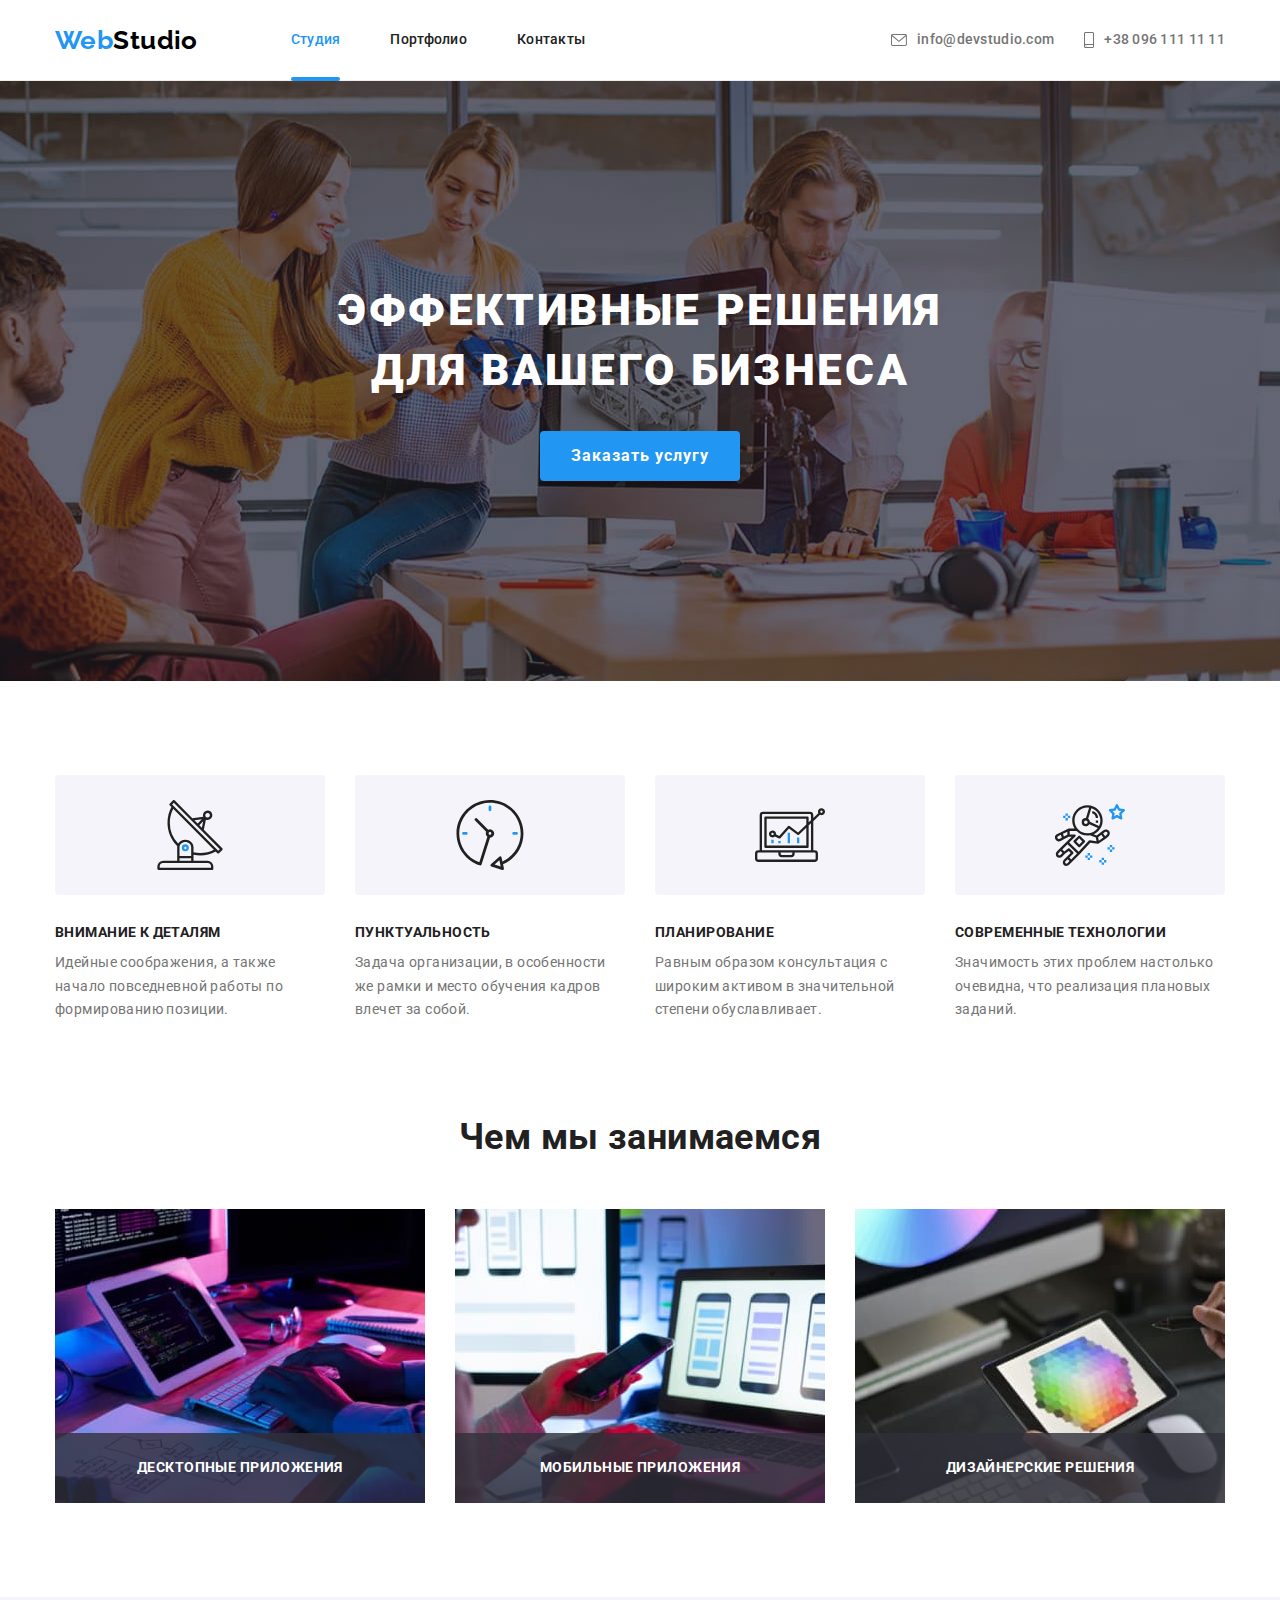
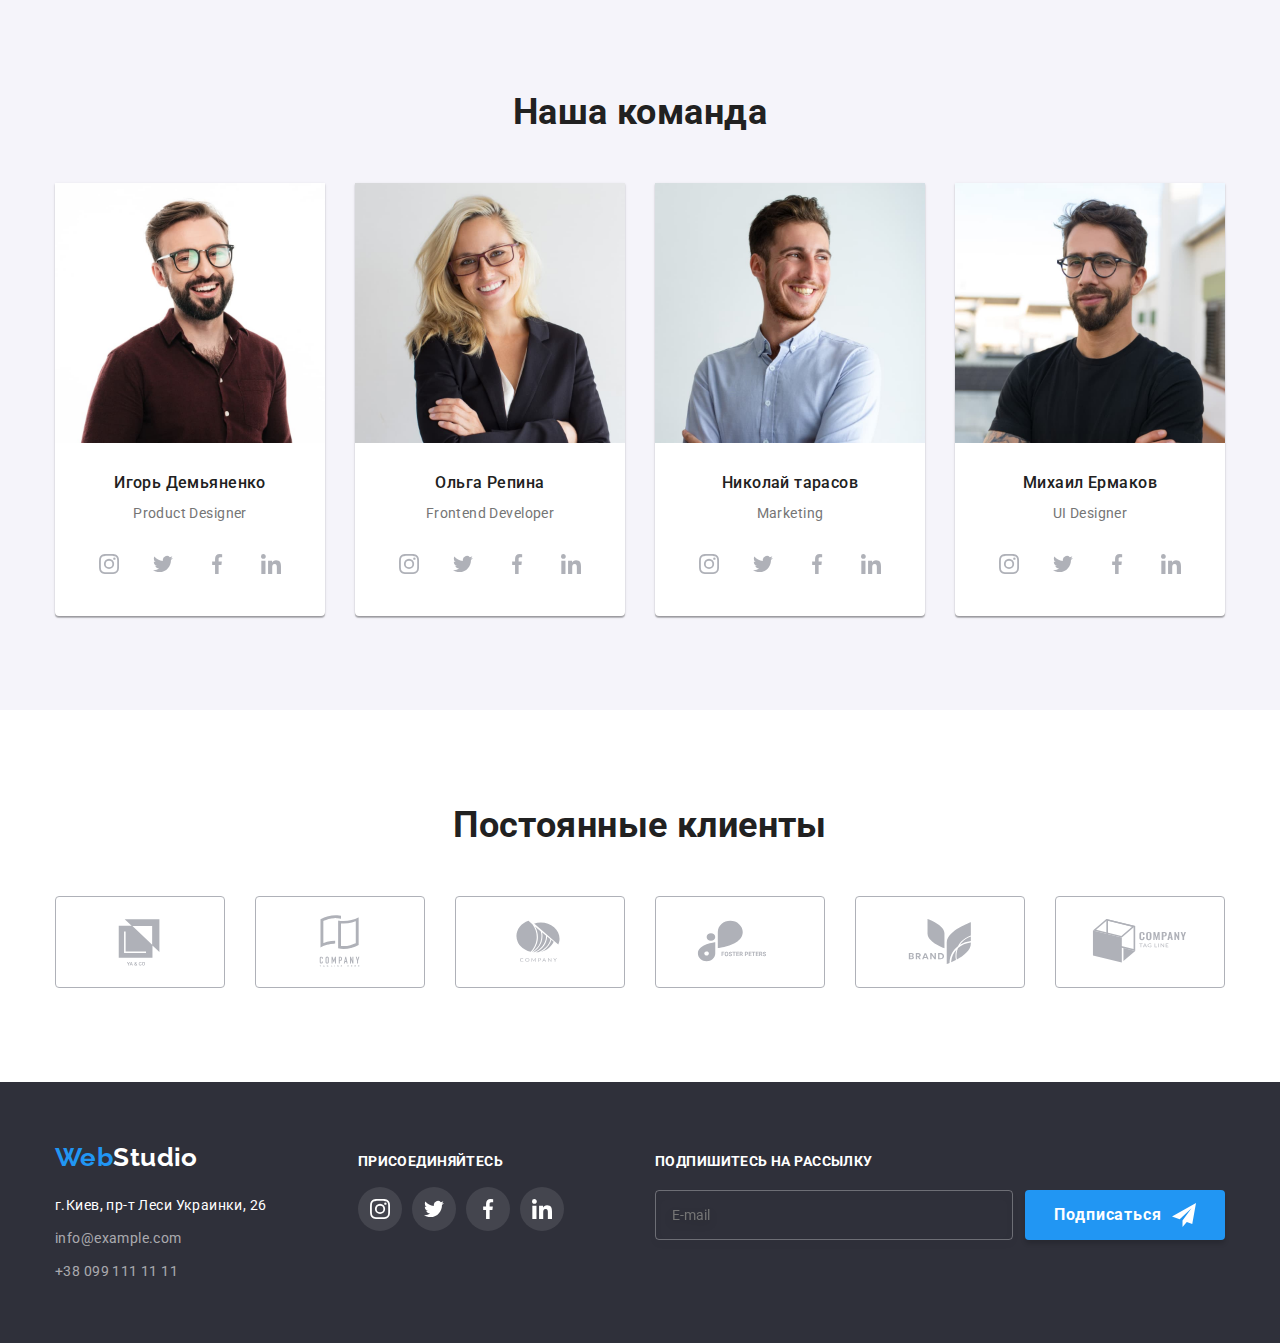
==== commit 466079fd: "Виправляє маржіни в address" ====
--- a/index.html
+++ b/index.html
@@ -281,14 +281,14 @@
                 <a href="./index.html" class="logo">Web<span class="footer-page__logo">Studio</span></a>
                 <address class="contacts">
                     <ul class="contacts__list nolist">
-                        <li class="contacts-item">
+                        <li class="contacts__item">
                             <a class="contacts__link contacts__link--inverse" href="" target="_blank" rel="noopener noreferrer">г.Киев, пр-т Леси
                                 Украинки, 26</a>
                         </li>
-                        <li class="contacts-item">
+                        <li class="contacts__item">
                             <a class="contacts__link" href="mailto:info@example.com">info@example.com</a>
                         </li>
-                        <li class="contacts-item">
+                        <li class="contacts__item">
                             <a class="contacts__link" href="tel:+380961111111">+38 099 111 11 11</a>
                         </li>
                     </ul>
@@ -315,8 +315,8 @@
                             </svg></a></li>
                 </ul>
                 
-                </div>
-                <div class="subscription__wrapper">
+            </div>
+            <div class="subscription__wrapper">
                     <p class="subscription__title">Подпишитесь на рассылку</p>
                     <form class="subscription">                        
                         <input class="subscription__input" type="email" name="mail" placeholder="E-mail">
--- a/css/main.min.css
+++ b/css/main.min.css
@@ -1,2 +1,2 @@
-.checkbox__input,.feature__title,.portfolio__title{border:0;clip:rect(0 0 0 0);height:1px;margin:-1px;overflow:hidden;padding:0;position:absolute;width:1px}body{background-color:#fff;color:#757575;font-family:Roboto,sans-serif;font-size:14px;line-height:1.71;letter-spacing:.03em}ul{margin:0;padding:0}p,h1,h2,h3,h4,h5,h6{margin-top:0;margin-bottom:0}.nolist{list-style:none}.logo{color:#2196f3;font-family:Raleway,sans-serif;font-weight:700;font-size:26px;line-height:1.19;text-decoration:none}.socials{display:flex;justify-content:center}.socials__icon{fill:#fff}.button{align-items:center;text-align:center;padding-top:10px;padding-bottom:10px;cursor:pointer;min-width:200px;height:50px;border-radius:4px;border:transparent;font-weight:700;font-size:16px;line-height:1.87;letter-spacing:0.06em;color:#fff;background-color:#2196f3;font-family:inherit;box-shadow:0px 4px 4px rgba(0,0,0,0.15);border-radius:4px}.image-reset{display:block;max-width:100%;height:auto}.container{width:1200px;margin-left:auto;margin-right:auto;padding-left:15px;padding-right:15px}.section{padding-top:94px;padding-bottom:94px}.header-page{border-bottom-width:1px;border-bottom-style:solid;border-bottom-color:#ececec}.header-page__box,.nav{display:flex;align-items:center}.header-page__logo{color:#000}.header-page__box .link{position:relative;display:block;padding-top:32px;padding-bottom:32px;color:#212121;text-decoration:none;transition:color 250ms cubic-bezier(0.4, 0, 0.2, 1);font-weight:500;font-size:14px;line-height:1.14;letter-spacing:.02em}.nav__list{display:flex;margin-left:93px}.nav__list .item:not(:last-child){margin-right:50px}.nav__list .link:hover,.nav__list .link:focus{color:#2196f3}.nav__list .link.current{color:#2196f3}.current::after{position:absolute;bottom:-1%;display:block;width:100%;height:4px;background-color:#2196f3;border-radius:2px;content:""}.contacts-links{display:flex;margin-left:auto}.contacts-links .link{display:flex;align-items:center;padding-top:32px;padding-bottom:32px;color:#757575;text-decoration:none;transition:color 250ms cubic-bezier(0.4, 0, 0.2, 1);font-weight:500;font-size:14px;line-height:1.14;letter-spacing:.02em}.contacts-links .link:hover,.contacts-links .link:focus{color:#2196f3}.contacts-links .item:not(:last-child){margin-right:30px}.header-page__icon{margin-right:10px;fill:#757575;transition:fill 250ms cubic-bezier(0.4, 0, 0.2, 1)}.contacts-links .link:hover .header-page__icon,.contacts-links .link:focus .header-page__icon{fill:#2196f3}.hero{background-image:linear-gradient(to right, rgba(47,48,58,0.4), rgba(47,48,58,0.4)),url("../images/hero-image.jpg");background-repeat:no-repeat;background-position:center;max-width:1600px;margin-right:auto;margin-left:auto;padding-top:200px;padding-bottom:200px;background-color:#2f303a;text-align:center}.hero__tytle{margin-bottom:30px;color:#fff;text-transform:uppercase;font-weight:900;font-size:44px;line-height:1.36;letter-spacing:.06em}.backdrop{position:fixed;z-index:1;top:0;left:0;width:100%;height:100%;background:rgba(0,0,0,0.2);transition:opacity 250ms cubic-bezier(0.4, 0, 0.2, 1)}.backdrop.is-hidden{opacity:0;pointer-events:none}.modal{position:absolute;top:50%;left:50%;transform:translate(-50%, -50%);width:528px;padding-top:40px;padding-left:40px;padding-right:40px;padding-bottom:40px;background:#fff;box-shadow:0px 1px 3px rgba(0,0,0,0.12),0px 1px 1px rgba(0,0,0,0.14),0px 2px 1px rgba(0,0,0,0.2);border-radius:4px}.modal__button{position:absolute;top:8px;right:8px;display:flex;align-items:center;justify-content:center;width:30px;height:30px;margin-left:auto;background-color:inherit;border:1px solid rgba(0,0,0,0.1);border-radius:50%;cursor:pointer;transition:fill 250ms cubic-bezier(0.4, 0, 0.2, 1)}.modal__button:hover,.modal__button:focus{fill:#2196f3}.modal__title{margin-bottom:12px;text-align:center;color:#212121;font-weight:700;font-size:20px;line-height:1.15;letter-spacing:.03em}.form{width:100%}.form__field{position:relative;display:flex;flex-direction:column;margin-bottom:10px}.form__label,.form__comment{margin-bottom:4px;margin-right:auto;font-size:12px;line-height:1.17;letter-spacing:.01em}.form__input{padding-top:12px;padding-right:12px;padding-bottom:12px;padding-left:42px;border:1px solid rgba(33,33,33,0.2);border-radius:4px;width:100%;height:40px;outline:none;cursor:pointer;transition:border-color 250ms cubic-bezier(0.4, 0, 0.2, 1)}.form__input:hover,.form__input:focus{border-color:#2196f3}.form__icon{position:absolute;bottom:11px;left:12px;display:block;width:18px;height:18px;transition:fill 250ms cubic-bezier(0.4, 0, 0.2, 1)}.form__input:hover+.form__icon,.form__input:focus+.form__icon{fill:#2196f3}.form__textarea{padding:12px 16px;border:1px solid rgba(33,33,33,0.2);box-sizing:border-box;border-radius:4px;resize:none;cursor:pointer;outline:none;transition:border-color 250ms cubic-bezier(0.4, 0, 0.2, 1)}.form__textarea::placeholder{color:rgba(117,117,117,0.5);font-size:12px;line-height:1.17;letter-spacing:.01em}.form__textarea:hover,.form__textarea:focus{border-color:#2196f3}.checkbox{display:flex;justify-content:space-around;margin-top:20px;margin-bottom:30px}.checkbox__label{display:flex;align-items:center;color:#757575;font-size:14px;line-height:1.71;letter-spacing:.03em}.checkbox__link{color:#2196f3}.checkbox__icon{display:inline-block;margin-right:7px;width:16px;height:15px;border:1px solid #000;border-radius:2px;fill:#fff;background-origin:content-box;transition:border-color var(--animation)}.checkbox__input:checked+.checkbox__icon{background-color:#2196f3}.feature__title{color:#212121}.feature__list{display:flex}.feature__list .feature__item+.feature__item{margin-left:30px}.feature__box{width:270px;height:120px;background:#f5f4fa;border-radius:4px;margin-bottom:30px;display:flex;align-items:center;justify-content:center}.feature__subtitle{margin-bottom:10px;color:#212121;text-transform:uppercase;font-weight:700;font-size:14px;line-height:1.14}.work{padding-bottom:94px}.work__title{margin-bottom:50px;color:#212121;text-align:center;font-weight:700;font-size:36px;line-height:1.17}.work__list{display:flex}.work__item{position:relative}.work__list .work__item+.work__item{margin-left:30px}.work__box{position:absolute;bottom:0;left:0;width:100%;min-height:70px;background:rgba(47,48,58,0.8)}.work__text{margin-top:27px;color:#fff;text-align:center;text-transform:uppercase;font-weight:700;font-size:14px;line-height:1.14;letter-spacing:.03em}.team{background-color:#f5f4fa}.team__title{margin-bottom:50px;color:#212121;text-align:center;font-weight:700;font-size:36px;line-height:1.17}.members__name{margin-bottom:10px;color:#212121;text-align:center;font-weight:500;font-size:16px;line-height:1.19}.members{display:flex}.members__card{background-color:#fff;box-shadow:0px 1px 3px rgba(0,0,0,0.12),0px 1px 1px rgba(0,0,0,0.14),0px 2px 1px rgba(0,0,0,0.2);border-radius:0px 0px 4px 4px}.members .members__card+.members__card{margin-left:30px}.members__meta{padding-top:30px;padding-bottom:30px}.members__profession{text-align:center}.team__socials{margin-top:16px}.team__socials .socials__item+.socials__item{margin-left:10px}.team__icon{fill:#afb1b8;transition:fill 250ms cubic-bezier(0.4, 0, 0.2, 1)}.socials__link:hover .team__icon,.socials__link:focus .team__icon{fill:#fff}.clients__title{margin-bottom:50px;color:#212121;text-align:center;font-size:36px;line-height:1.17}.clients__list{display:flex}.clients__item{display:flex;width:170px;height:92px}.clients__item+.clients__item{margin-left:30px}.clients__link{display:flex;align-items:center;justify-content:center;width:100%;height:100%;border:1px solid #afb1b8;box-sizing:border-box;border-radius:4px;transition:border-color 250ms cubic-bezier(0.4, 0, 0.2, 1)}.clients__link:hover,.clients__link:focus{border-color:#2196f3}.clients__icon{fill:#afb1b8;transition:fill 250ms cubic-bezier(0.4, 0, 0.2, 1)}.clients__link:hover .clients__icon,.clients__link:focus .clients__icon{fill:#2196f3}.footer-page{padding-top:60px;padding-bottom:60px;background-color:#2f303a;font-size:14px;line-height:1.71}.footer-page__logo{color:#fff}.footer-page__flex{display:flex;align-items:baseline;justify-content:space-between}.contacts__link{color:rgba(255,255,255,0.6)}.contacts-item+.contacts-item:not(:first-child){margin-top:9px}.contacts__link--inverse{color:#fff}.contacts{margin-top:20px}.contacts__link{font-style:normal;text-decoration:none;transition:color 250ms cubic-bezier(0.4, 0, 0.2, 1)}.contacts__link:focus,.contacts__link:hover{color:#2196f3}.socials__title{margin-bottom:20px;color:#fff;text-transform:uppercase;font-size:14px;line-height:.89}.socials__item{display:flex;background:rgba(255,255,255,0.1);border-radius:50%;width:44px;height:44px}.socials__item+.socials__item{margin-left:10px}.socials__link{display:flex;align-items:center;justify-content:center;width:100%;height:100%;border-radius:50%;transition:background-color 250ms cubic-bezier(0.4, 0, 0.2, 1)}.socials__link:hover,.socials__link:focus{background-color:#2196f3}.subscription__title{margin-bottom:20px;color:#fff;text-transform:uppercase;font-weight:700;font-size:14px;line-height:1.14;letter-spacing:.03em}.subscription{display:flex}.subscription::placeholder{color:rgba(255,255,255,0.6);font-size:16px;line-height:1.25;letter-spacing:.03em}.subscription__input{width:358px;height:50px;padding:15px 16px;border:1px solid rgba(255,255,255,0.3);box-sizing:border-box;filter:drop-shadow(0px 4px 4px rgba(0,0,0,0.15));border-radius:4px;background:inherit;color:rgba(255,255,255,0.6)}.button--flex{display:flex;justify-content:center;margin-left:12px}.button__icon{width:24px;height:24px;margin-left:10px;margin-bottom:0;fill:#fff}.filters-list{display:flex;justify-content:center;margin-bottom:50px}.filters-list .item+.item{margin-left:8px}.portfolio__button{padding:6px 22px;background-color:#f5f4fa;min-width:75px;height:38px;color:#212121;text-align:center;transition:background-color 250ms cubic-bezier(0.4, 0, 0.2, 1),color 250ms cubic-bezier(0.4, 0, 0.2, 1),box-shadow 250ms cubic-bezier(0.4, 0, 0.2, 1);font-weight:500;font-size:16px;line-height:1.62;letter-spacing:.03em}.portfolio__button:hover,.portfolio__button:focus{background-color:#2196f3;color:#fff;box-shadow:0px 3px 1px rgba(0,0,0,0.1),0px 1px 2px rgba(0,0,0,0.08),0px 2px 2px rgba(0,0,0,0.12)}.portfolio__title{color:#212121}.portfolio__list{display:flex;flex-wrap:wrap}.portfolio__item{width:370px}.portfolio__item:not(:nth-child(3n)){margin-right:30px}.portfolio__item:not(:nth-last-child(-n+3)){margin-bottom:30px}.portfolio__link{display:block;text-decoration:none;transition:box-shadow 250ms cubic-bezier(0.4, 0, 0.2, 1)}.portfolio__link:hover,.portfolio__link:focus{box-shadow:0px 1px 1px rgba(0,0,0,0.12),0px 4px 4px rgba(0,0,0,0.06),1px 4px 6px rgba(0,0,0,0.16)}.portfolio__desc{margin-top:4px;color:#757575;font-size:16px;line-height:1.87}.portfolio__meta{border:1px solid #eee;border-top-style:none;padding-top:20px;padding-right:24px;padding-bottom:20px;padding-left:24px}.portfolio__subtitle{color:#212121;font-weight:700;font-size:18px;line-height:2;letter-spacing:.06em}.portfolio__thumb{position:relative;overflow:hidden}.portfolio__overlay{position:absolute;transform:translateY(0);padding-top:63px;padding-bottom:63px;padding-left:24px;padding-right:24px;height:100%;background:rgba(33,150,243,0.9);transition:transform 250ms cubic-bezier(0.4, 0, 0.2, 1)}.portfolio__text{color:#fff;font-size:18px;line-height:1.56;letter-spacing:.03em}.portfolio__link:hover .portfolio__overlay{transform:translateY(-100%)}
+.checkbox__input,.feature__title,.portfolio__title{border:0;clip:rect(0 0 0 0);height:1px;margin:-1px;overflow:hidden;padding:0;position:absolute;width:1px}body{background-color:#fff;color:#757575;font-family:Roboto,sans-serif;font-size:14px;line-height:1.71;letter-spacing:.03em}ul{margin:0;padding:0}p,h1,h2,h3,h4,h5,h6{margin-top:0;margin-bottom:0}.nolist{list-style:none}.logo{color:#2196f3;font-family:Raleway,sans-serif;font-weight:700;font-size:26px;line-height:1.19;text-decoration:none}.socials{display:flex;justify-content:center}.socials__icon{fill:#fff}.button{align-items:center;text-align:center;padding-top:10px;padding-bottom:10px;cursor:pointer;min-width:200px;height:50px;border-radius:4px;border:transparent;font-weight:700;font-size:16px;line-height:1.87;letter-spacing:0.06em;color:#fff;background-color:#2196f3;font-family:inherit;box-shadow:0px 4px 4px rgba(0,0,0,0.15);border-radius:4px}.image-reset{display:block;max-width:100%;height:auto}.container{width:1200px;margin-left:auto;margin-right:auto;padding-left:15px;padding-right:15px}.section{padding-top:94px;padding-bottom:94px}.header-page{border-bottom-width:1px;border-bottom-style:solid;border-bottom-color:#ececec}.header-page__box,.nav{display:flex;align-items:center}.header-page__logo{color:#000}.header-page__box .link{position:relative;display:block;padding-top:32px;padding-bottom:32px;color:#212121;text-decoration:none;transition:color 250ms cubic-bezier(0.4, 0, 0.2, 1);font-weight:500;font-size:14px;line-height:1.14;letter-spacing:.02em}.nav__list{display:flex;margin-left:93px}.nav__list .item:not(:last-child){margin-right:50px}.nav__list .link:hover,.nav__list .link:focus{color:#2196f3}.nav__list .link.current{color:#2196f3}.current::after{position:absolute;bottom:-1%;display:block;width:100%;height:4px;background-color:#2196f3;border-radius:2px;content:""}.contacts-links{display:flex;margin-left:auto}.contacts-links .link{display:flex;align-items:center;padding-top:32px;padding-bottom:32px;color:#757575;text-decoration:none;transition:color 250ms cubic-bezier(0.4, 0, 0.2, 1);font-weight:500;font-size:14px;line-height:1.14;letter-spacing:.02em}.contacts-links .link:hover,.contacts-links .link:focus{color:#2196f3}.contacts-links .item:not(:last-child){margin-right:30px}.header-page__icon{margin-right:10px;fill:#757575;transition:fill 250ms cubic-bezier(0.4, 0, 0.2, 1)}.contacts-links .link:hover .header-page__icon,.contacts-links .link:focus .header-page__icon{fill:#2196f3}.hero{background-image:linear-gradient(to right, rgba(47,48,58,0.4), rgba(47,48,58,0.4)),url("../images/hero-image.jpg");background-repeat:no-repeat;background-position:center;max-width:1600px;margin-right:auto;margin-left:auto;padding-top:200px;padding-bottom:200px;background-color:#2f303a;text-align:center}.hero__tytle{margin-bottom:30px;color:#fff;text-transform:uppercase;font-weight:900;font-size:44px;line-height:1.36;letter-spacing:.06em}.backdrop{position:fixed;z-index:1;top:0;left:0;width:100%;height:100%;background:rgba(0,0,0,0.2);transition:opacity 250ms cubic-bezier(0.4, 0, 0.2, 1)}.backdrop.is-hidden{opacity:0;pointer-events:none}.modal{position:absolute;top:50%;left:50%;transform:translate(-50%, -50%);width:528px;padding-top:40px;padding-left:40px;padding-right:40px;padding-bottom:40px;background:#fff;box-shadow:0px 1px 3px rgba(0,0,0,0.12),0px 1px 1px rgba(0,0,0,0.14),0px 2px 1px rgba(0,0,0,0.2);border-radius:4px}.modal__button{position:absolute;top:8px;right:8px;display:flex;align-items:center;justify-content:center;width:30px;height:30px;margin-left:auto;background-color:inherit;border:1px solid rgba(0,0,0,0.1);border-radius:50%;cursor:pointer;transition:fill 250ms cubic-bezier(0.4, 0, 0.2, 1)}.modal__button:hover,.modal__button:focus{fill:#2196f3}.modal__title{margin-bottom:12px;text-align:center;color:#212121;font-weight:700;font-size:20px;line-height:1.15;letter-spacing:.03em}.form{width:100%}.form__field{position:relative;display:flex;flex-direction:column;margin-bottom:10px}.form__label,.form__comment{margin-bottom:4px;margin-right:auto;font-size:12px;line-height:1.17;letter-spacing:.01em}.form__input{padding-top:12px;padding-right:12px;padding-bottom:12px;padding-left:42px;border:1px solid rgba(33,33,33,0.2);border-radius:4px;width:100%;height:40px;outline:none;cursor:pointer;transition:border-color 250ms cubic-bezier(0.4, 0, 0.2, 1)}.form__input:hover,.form__input:focus{border-color:#2196f3}.form__icon{position:absolute;bottom:11px;left:12px;display:block;width:18px;height:18px;transition:fill 250ms cubic-bezier(0.4, 0, 0.2, 1)}.form__input:hover+.form__icon,.form__input:focus+.form__icon{fill:#2196f3}.form__textarea{padding:12px 16px;border:1px solid rgba(33,33,33,0.2);box-sizing:border-box;border-radius:4px;resize:none;cursor:pointer;outline:none;transition:border-color 250ms cubic-bezier(0.4, 0, 0.2, 1)}.form__textarea::placeholder{color:rgba(117,117,117,0.5);font-size:12px;line-height:1.17;letter-spacing:.01em}.form__textarea:hover,.form__textarea:focus{border-color:#2196f3}.checkbox{display:flex;justify-content:space-around;margin-top:20px;margin-bottom:30px}.checkbox__label{display:flex;align-items:center;color:#757575;font-size:14px;line-height:1.71;letter-spacing:.03em}.checkbox__link{color:#2196f3}.checkbox__icon{display:inline-block;margin-right:7px;width:16px;height:15px;border:1px solid #000;border-radius:2px;fill:#fff;background-origin:content-box;transition:border-color var(--animation)}.checkbox__input:checked+.checkbox__icon{background-color:#2196f3}.feature__title{color:#212121}.feature__list{display:flex}.feature__list .feature__item+.feature__item{margin-left:30px}.feature__box{width:270px;height:120px;background:#f5f4fa;border-radius:4px;margin-bottom:30px;display:flex;align-items:center;justify-content:center}.feature__subtitle{margin-bottom:10px;color:#212121;text-transform:uppercase;font-weight:700;font-size:14px;line-height:1.14}.work{padding-bottom:94px}.work__title{margin-bottom:50px;color:#212121;text-align:center;font-weight:700;font-size:36px;line-height:1.17}.work__list{display:flex}.work__item{position:relative}.work__list .work__item+.work__item{margin-left:30px}.work__box{position:absolute;bottom:0;left:0;width:100%;min-height:70px;background:rgba(47,48,58,0.8)}.work__text{margin-top:27px;color:#fff;text-align:center;text-transform:uppercase;font-weight:700;font-size:14px;line-height:1.14;letter-spacing:.03em}.team{background-color:#f5f4fa}.team__title{margin-bottom:50px;color:#212121;text-align:center;font-weight:700;font-size:36px;line-height:1.17}.members__name{margin-bottom:10px;color:#212121;text-align:center;font-weight:500;font-size:16px;line-height:1.19}.members{display:flex}.members__card{background-color:#fff;box-shadow:0px 1px 3px rgba(0,0,0,0.12),0px 1px 1px rgba(0,0,0,0.14),0px 2px 1px rgba(0,0,0,0.2);border-radius:0px 0px 4px 4px}.members .members__card+.members__card{margin-left:30px}.members__meta{padding-top:30px;padding-bottom:30px}.members__profession{text-align:center}.team__socials{margin-top:16px}.team__socials .socials__item+.socials__item{margin-left:10px}.team__icon{fill:#afb1b8;transition:fill 250ms cubic-bezier(0.4, 0, 0.2, 1)}.socials__link:hover .team__icon,.socials__link:focus .team__icon{fill:#fff}.clients__title{margin-bottom:50px;color:#212121;text-align:center;font-size:36px;line-height:1.17}.clients__list{display:flex}.clients__item{display:flex;width:170px;height:92px}.clients__item+.clients__item{margin-left:30px}.clients__link{display:flex;align-items:center;justify-content:center;width:100%;height:100%;border:1px solid #afb1b8;box-sizing:border-box;border-radius:4px;transition:border-color 250ms cubic-bezier(0.4, 0, 0.2, 1)}.clients__link:hover,.clients__link:focus{border-color:#2196f3}.clients__icon{fill:#afb1b8;transition:fill 250ms cubic-bezier(0.4, 0, 0.2, 1)}.clients__link:hover .clients__icon,.clients__link:focus .clients__icon{fill:#2196f3}.footer-page{padding-top:60px;padding-bottom:60px;background-color:#2f303a;font-size:14px;line-height:1.71}.footer-page__logo{color:#fff}.footer-page__flex{display:flex;align-items:baseline;justify-content:space-between}.contacts__link{color:rgba(255,255,255,0.6)}.contacts__item:not(:last-child){margin-bottom:9px}.contacts__link--inverse{color:#fff}.contacts{margin-top:20px}.contacts__link{font-style:normal;text-decoration:none;transition:color 250ms cubic-bezier(0.4, 0, 0.2, 1)}.contacts__link:focus,.contacts__link:hover{color:#2196f3}.socials__title{margin-bottom:20px;color:#fff;text-transform:uppercase;font-weight:700;font-size:14px;line-height:.89}.socials__item{display:flex;background:rgba(255,255,255,0.1);border-radius:50%;width:44px;height:44px}.socials__item+.socials__item{margin-left:10px}.socials__link{display:flex;align-items:center;justify-content:center;width:100%;height:100%;border-radius:50%;transition:background-color 250ms cubic-bezier(0.4, 0, 0.2, 1)}.socials__link:hover,.socials__link:focus{background-color:#2196f3}.subscription__title{margin-bottom:20px;color:#fff;text-transform:uppercase;font-weight:700;font-size:14px;line-height:1.14;letter-spacing:.03em}.subscription{display:flex}.subscription::placeholder{color:rgba(255,255,255,0.6);font-size:16px;line-height:1.25;letter-spacing:.03em}.subscription__input{width:358px;height:50px;padding:15px 16px;border:1px solid rgba(255,255,255,0.3);box-sizing:border-box;filter:drop-shadow(0px 4px 4px rgba(0,0,0,0.15));border-radius:4px;background:inherit;color:rgba(255,255,255,0.6)}.button--flex{display:flex;justify-content:center;margin-left:12px}.button__icon{width:24px;height:24px;margin-left:10px;margin-bottom:0;fill:#fff}.filters-list{display:flex;justify-content:center;margin-bottom:50px}.filters-list .item+.item{margin-left:8px}.portfolio__button{padding:6px 22px;background-color:#f5f4fa;min-width:75px;height:38px;color:#212121;text-align:center;transition:background-color 250ms cubic-bezier(0.4, 0, 0.2, 1),color 250ms cubic-bezier(0.4, 0, 0.2, 1),box-shadow 250ms cubic-bezier(0.4, 0, 0.2, 1);font-weight:500;font-size:16px;line-height:1.62;letter-spacing:.03em}.portfolio__button:hover,.portfolio__button:focus{background-color:#2196f3;color:#fff;box-shadow:0px 3px 1px rgba(0,0,0,0.1),0px 1px 2px rgba(0,0,0,0.08),0px 2px 2px rgba(0,0,0,0.12)}.portfolio__list{display:flex;flex-wrap:wrap}.portfolio__item{width:370px}.portfolio__item:not(:nth-child(3n)){margin-right:30px}.portfolio__item:not(:nth-last-child(-n+3)){margin-bottom:30px}.portfolio__link{display:block;text-decoration:none;transition:box-shadow 250ms cubic-bezier(0.4, 0, 0.2, 1)}.portfolio__link:hover,.portfolio__link:focus{box-shadow:0px 1px 1px rgba(0,0,0,0.12),0px 4px 4px rgba(0,0,0,0.06),1px 4px 6px rgba(0,0,0,0.16)}.portfolio__desc{margin-top:4px;color:#757575;font-size:16px;line-height:1.87}.portfolio__meta{border:1px solid #eee;border-top-style:none;padding-top:20px;padding-right:24px;padding-bottom:20px;padding-left:24px}.portfolio__subtitle{color:#212121;font-weight:700;font-size:18px;line-height:2;letter-spacing:.06em}.portfolio__thumb{position:relative;overflow:hidden}.portfolio__overlay{position:absolute;transform:translateY(0);padding-top:63px;padding-bottom:63px;padding-left:24px;padding-right:24px;height:100%;background:rgba(33,150,243,0.9);transition:transform 250ms cubic-bezier(0.4, 0, 0.2, 1)}.portfolio__text{color:#fff;font-size:18px;line-height:1.56;letter-spacing:.03em}.portfolio__link:hover .portfolio__overlay{transform:translateY(-100%)}
 /*# sourceMappingURL=main.min.css.map */